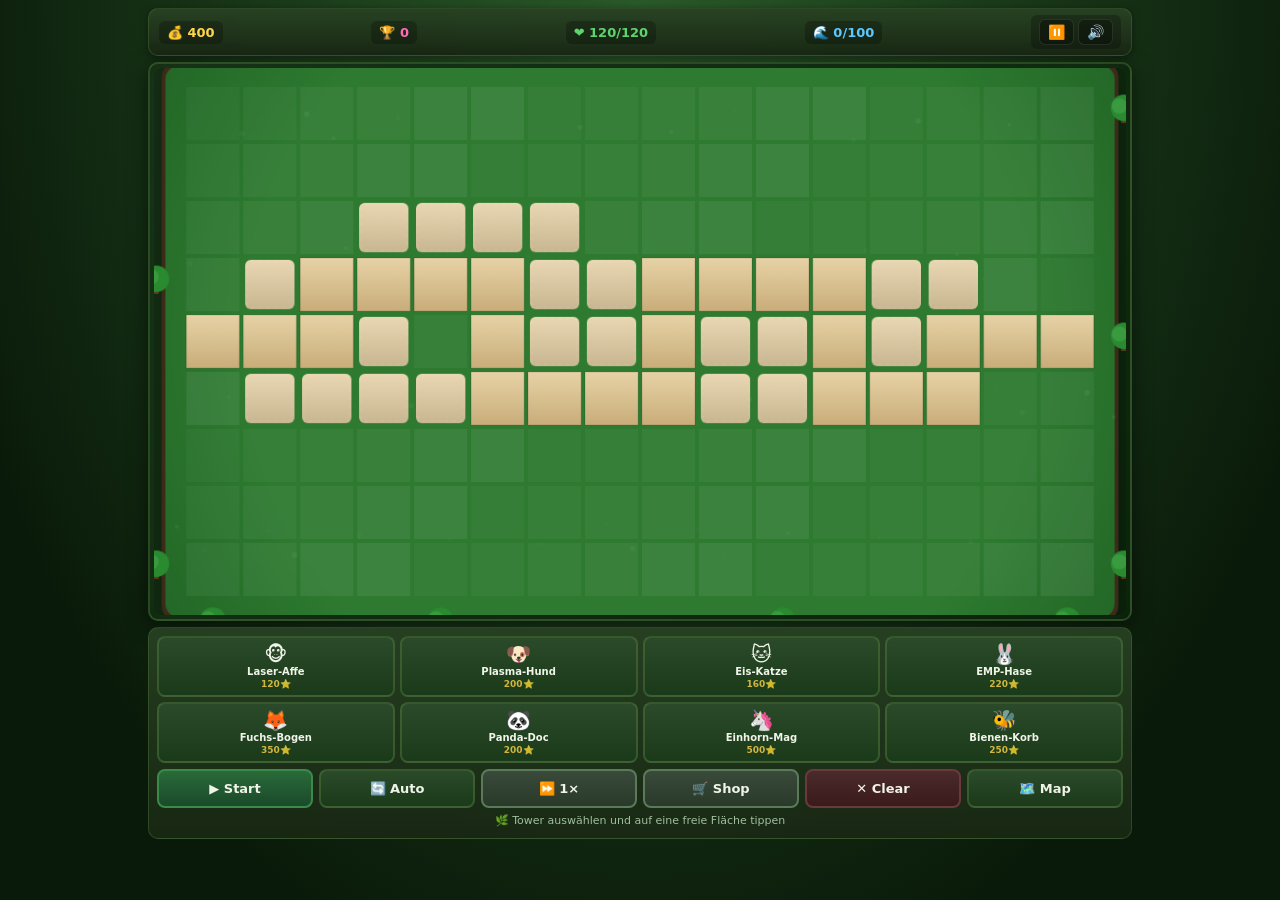
==== web/index.html @ bafca536 "Balance: schwerer + 100 Wellen angepasst" ====
﻿<!doctype html>
<html lang="de">
<head>
  <meta charset="utf-8" />
  <meta name="viewport" content="width=device-width, initial-scale=1, maximum-scale=1, user-scalable=no, viewport-fit=cover" />
  <title>Galactic Bloons – Tower Defense</title>
  <link rel="stylesheet" href="./style.css" />
</head>
<body>
  <div id="app">
    <header class="hud">
      <div id="credits">💰 400</div>
      <div id="score">🏆 0</div>
      <div id="core">❤️ 120/120</div>
      <div id="wave">🌊 0/100</div>
      <div class="hud-actions">
        <button id="pauseBtn">⏸️</button>
        <button id="soundBtn">🔊</button>
      </div>
    </header>

    <main>
      <canvas id="game" width="1024" height="576"></canvas>
    </main>

    <section class="controls">
      <div class="tower-row" id="towerButtons"></div>
      <div class="actions">
        <button id="startWave">▶ Start</button>
        <button id="autoWaveBtn">🔄 Auto</button>
        <button id="speedBtn">⏩ 1×</button>
        <button id="shopBtn">🛒 Shop</button>
        <button id="clearSelection">✕ Clear</button>
        <button id="mapBtn">🗺️ Map</button>
      </div>
      <div id="abilities" class="abilities hidden">
        <button id="abilSlow">🐌 Slow (20💰)</button>
        <button id="abilCredits">💰 Bonus (50💰)</button>
        <button id="abilBoost">⚡ Boost (30💰)</button>
      </div>
      <p id="hint">🌿 Tower auswählen und auf eine freie Fläche tippen</p>
    </section>

    <!-- Upgrade Popup -->
    <div id="upgradePopup" class="popup hidden">
      <div class="popup-content">
        <h3 id="upgradeTitle">🔫 Laser ★1</h3>
        <p id="upgradeStats">Schaden: 12 → 14</p>
        <p id="upgradeStats2">Reichweite: 2.8 → 3.0</p>
        <div class="target-mode">
          <label>Ziel-Modus:</label>
          <select id="targetSelect">
            <option value="first">🥇 Erster</option>
            <option value="last">🥉 Letzter</option>
            <option value="strong">💪 Stärkster</option>
            <option value="near">📍 Nächster</option>
          </select>
        </div>
        <button id="upgradeBtn">⬆ Upgraden (100⭐)</button>
        <button id="sellBtn">💰 Verkaufen (+50)</button>
        <button id="closePopupBtn">✕ Schließen</button>
      </div>
    </div>

    <!-- Shop Popup -->
    <div id="shopPopup" class="popup hidden">
      <div class="popup-content">
        <h3>🛒 Shop</h3>
        <div id="shopItems"></div>
        <button id="closeShopBtn">✕ Schließen</button>
      </div>
    </div>

    <!-- Map Selection -->
    <div id="mapPopup" class="popup hidden">
      <div class="popup-content">
        <h3>🗺️ Karte wählen</h3>
        <div id="mapList"></div>
        <button id="closeMapBtn">✕ Schließen</button>
      </div>
    </div>
  </div>

  <div id="statsOverlay" class="popup hidden">
    <div class="popup-content">
      <h3>📊 Statistik</h3>
      <div id="statsContent"></div>
      <button id="closeStatsBtn">✕ Schließen</button>
    </div>
  </div>

  <meta http-equiv="pragma" content="no-cache" />
  <script src="./game.js"></script>
</body>
</html>
---- web/style.css ----
﻿:root {
  --bg: #1a3a1a;
  --panel: rgba(30, 50, 30, 0.92);
  --text: #f0f4e8;
  --accent: #5bc8ff;
  --gold: #ffd54a;
  --pink: #ff6bb5;
  --ok: #5fd46d;
  --warn: #ffd166;
  --danger: #ff5b6e;
  --panel-border: rgba(80, 120, 60, 0.4);
}

* { box-sizing: border-box; font-family: 'Segoe UI', system-ui, -apple-system, sans-serif; }
body {
  margin: 0;
  background: radial-gradient(ellipse at 50% 0%, #2a5a2a 0%, #0a1a0a 80%);
  color: var(--text);
  min-height: 100vh;
  -webkit-user-select: none;
  user-select: none;
  -webkit-tap-highlight-color: transparent;
}
#app {
  max-width: 1000px;
  margin: 0 auto;
  padding: 8px;
}

/* ── HUD – BTD5-style top bar ── */
.hud {
  display: flex;
  justify-content: space-between;
  align-items: center;
  gap: 4px;
  background: linear-gradient(180deg, rgba(40, 65, 35, 0.95), rgba(25, 40, 20, 0.95));
  border: 1px solid var(--panel-border);
  padding: 6px 10px;
  border-radius: 10px;
  margin-bottom: 6px;
  box-shadow: 0 2px 8px rgba(0,0,0,0.4);
}
.hud > div {
  display: flex;
  align-items: center;
  gap: 4px;
  font-weight: 700;
  font-size: 13px;
  padding: 4px 8px;
  border-radius: 6px;
  background: rgba(0,0,0,0.25);
  white-space: nowrap;
}
.hud #credits { color: var(--gold); }
.hud #score { color: var(--pink); }
.hud #core { color: var(--ok); }
.hud #wave { color: var(--accent); }
.hud-actions { display: flex; gap: 4px; }
.hud-actions button {
  background: rgba(0,0,0,0.3); border: 1px solid rgba(255,255,255,0.1);
  color: var(--text); border-radius: 6px; padding: 4px 8px; cursor: pointer; font-size: 14px;
}
.hud-actions button.muted { opacity: 0.5; }

/* ── Game canvas ── */
main {
  background: linear-gradient(135deg, #1a3a1a, #0d2a0d);
  border-radius: 10px;
  padding: 4px;
  border: 2px solid var(--panel-border);
  box-shadow: inset 0 0 20px rgba(0,0,0,0.3), 0 4px 20px rgba(0,0,0,0.5);
}
canvas {
  width: 100%;
  height: auto;
  border-radius: 8px;
  touch-action: manipulation;
  display: block;
  cursor: pointer;
}

/* ── Controls panel – BTD5-style ── */
.controls {
  background: linear-gradient(180deg, rgba(40, 65, 35, 0.92), rgba(25, 40, 20, 0.92));
  margin-top: 6px;
  border-radius: 10px;
  padding: 8px;
  border: 1px solid var(--panel-border);
}

.tower-row {
  display: grid;
  grid-template-columns: repeat(4, 1fr);
  gap: 5px;
  margin-bottom: 6px;
}

/* BTD5-inspired tower buttons */
.tower-row button {
  display: flex;
  flex-direction: column;
  align-items: center;
  gap: 2px;
  border: 2px solid rgba(80, 120, 60, 0.5);
  background: linear-gradient(180deg, #2a4a2a, #1a3a1a);
  color: var(--text);
  border-radius: 8px;
  padding: 6px 4px;
  font-size: 11px;
  font-weight: 600;
  cursor: pointer;
  transition: all 0.12s;
  min-height: 52px;
}
.tower-row button:hover {
  background: linear-gradient(180deg, #3a5a3a, #2a4a2a);
  border-color: rgba(90, 200, 255, 0.4);
}
.tower-row button.selected {
  border-color: var(--accent);
  background: linear-gradient(180deg, #2a5a3a, #1a4a2a);
  box-shadow: 0 0 0 2px rgba(90, 200, 255, 0.2), inset 0 0 10px rgba(90, 200, 255, 0.08);
}
.tower-row button:disabled { opacity: 0.35; cursor: default; }
.tower-row button .tower-icon { font-size: 20px; line-height: 1; }
.tower-row button .tower-label { font-size: 10px; }
.tower-row button .tower-cost { font-size: 9px; color: var(--gold); opacity: 0.8; }

.actions {
  display: flex;
  gap: 6px;
  margin-bottom: 6px;
}
.actions button {
  flex: 1;
  padding: 10px 8px;
  border-radius: 8px;
  font-size: 13px;
  font-weight: 700;
  border: 2px solid rgba(80, 120, 60, 0.5);
  background: linear-gradient(180deg, #2a4a2a, #1a3a1a);
  color: var(--text);
  cursor: pointer;
  transition: all 0.12s;
}
#startWave {
  background: linear-gradient(180deg, #2a6a3a, #1a4a2a);
  border-color: #3a8a4a;
}
#startWave:hover {
  background: linear-gradient(180deg, #3a7a4a, #2a5a3a);
}
#clearSelection {
  background: linear-gradient(180deg, #4a2a2a, #3a1a1a);
  border-color: #6a3a3a;
}

#hint {
  margin: 4px 0 0;
  color: #a0c0a0;
  font-size: 11px;
  text-align: center;
  min-height: 16px;
}

/* ── Speed Button ── */
#speedBtn { background: linear-gradient(180deg, #3a4a3a, #2a3a2a); border-color: #5a7a5a; min-width: 48px; }
#speedBtn.active { background: linear-gradient(180deg, #5a3a2a, #4a2a1a); border-color: #ff8a4a; box-shadow: 0 0 8px rgba(255,138,74,0.3); }
#shopBtn { background: linear-gradient(180deg, #3a4a3a, #2a3a2a); border-color: #5a7a5a; }

/* ── Popups (Upgrade / Shop) ── */
.popup {
  position: fixed; top: 0; left: 0; width: 100%; height: 100%;
  display: flex; align-items: center; justify-content: center;
  background: rgba(0,0,0,0.55); z-index: 100;
  backdrop-filter: blur(3px);
}
.popup.hidden { display: none; }
.popup-content {
  background: linear-gradient(180deg, #2a4a2a, #1a3a1a);
  border: 2px solid #4a7a4a;
  border-radius: 14px; padding: 20px; min-width: 280px; max-width: 360px;
  box-shadow: 0 8px 32px rgba(0,0,0,0.5);
}
.popup-content h3 { margin: 0 0 12px; color: var(--gold); font-size: 16px; text-align: center; }
.popup-content p { margin: 4px 0; font-size: 13px; color: #c0d8c0; }
.popup-content button {
  display: block; width: 100%; margin-top: 8px;
  padding: 10px; border-radius: 8px; font-size: 13px; font-weight: 700;
  border: 2px solid rgba(80, 120, 60, 0.5);
  background: linear-gradient(180deg, #3a5a3a, #2a4a2a);
  color: var(--text); cursor: pointer;
}
.popup-content #upgradeBtn { background: linear-gradient(180deg, #3a6a3a, #2a5a2a); border-color: #5a9a5a; }
.popup-content #sellBtn { background: linear-gradient(180deg, #5a3a2a, #4a2a1a); border-color: #7a5a3a; }
.popup-content #closePopupBtn, .popup-content #closeShopBtn, .popup-content #closeMapBtn { background: linear-gradient(180deg, #3a2a2a, #2a1a1a); border-color: #5a3a3a; }
.shop-item {
  display: flex; justify-content: space-between; align-items: center;
  padding: 8px; margin: 4px 0; border-radius: 8px;
  background: rgba(0,0,0,0.2); border: 1px solid rgba(80,120,60,0.3);
}
.shop-item-info { flex: 1; }
.shop-item-info .name { font-weight: 700; font-size: 13px; }
.shop-item-info .desc { font-size: 11px; color: #90b090; }
.shop-item-info .lvl { font-size: 10px; color: var(--gold); }
.shop-item button { width: auto; padding: 6px 12px; margin: 0; font-size: 12px; }

/* ── Abilities Bar ── */
.abilities { display: flex; gap: 5px; margin-bottom: 4px; }
.abilities.hidden { display: none; }
.abilities button {
  flex: 1; font-size: 11px; padding: 6px 4px; font-weight: 600;
  background: linear-gradient(180deg, #3a3a4a, #2a2a3a);
  border: 1px solid rgba(80,80,120,0.4);
}
.abilities button:disabled { opacity: 0.3; }

/* ── Target Mode Select ── */
.target-mode { display: flex; align-items: center; gap: 8px; margin: 8px 0; }
.target-mode label { font-size: 12px; color: #a0c0a0; white-space: nowrap; }
.target-mode select {
  flex: 1; padding: 6px; border-radius: 6px;
  background: #1a2a1a; color: var(--text); border: 1px solid #3a5a3a;
  font-size: 12px; cursor: pointer;
}

/* ── Map Selection ── */
.map-option {
  display: flex; align-items: center; gap: 12px; padding: 10px; margin: 4px 0;
  border-radius: 8px; background: rgba(0,0,0,0.2); border: 1px solid rgba(80,120,60,0.3);
  cursor: pointer; transition: all 0.12s;
}
.map-option:hover { background: rgba(0,0,0,0.4); border-color: var(--accent); }
.map-option .map-icon { font-size: 28px; }
.map-option .map-name { font-weight: 700; font-size: 14px; }
.map-option .map-desc { font-size: 11px; color: #90b090; }

/* ── Score popup ── */
.score-popup {
  position: fixed; pointer-events: none; font-weight: 700; font-size: 18px;
  color: var(--gold); text-shadow: 0 2px 4px rgba(0,0,0,0.5);
  z-index: 50; animation: floatUp 1.2s ease-out forwards;
}
@keyframes floatUp {
  0% { opacity: 1; transform: translateY(0) scale(1); }
  100% { opacity: 0; transform: translateY(-40px) scale(1.2); }
}

/* ── Mobile Responsive ── */
@media (max-width: 600px) {
  #app { padding: 4px; }
  .hud { padding: 4px 6px; gap: 3px; }
  .hud > div { font-size: 10px; padding: 2px 4px; }
  .tower-row { grid-template-columns: repeat(4, 1fr); gap: 3px; }
  .tower-row button { min-height: 44px; padding: 4px 2px; }
  .tower-row button .tower-icon { font-size: 16px; }
  .tower-row button .tower-label { font-size: 9px; }
  .tower-row button .tower-cost { font-size: 8px; }
  .controls { padding: 5px; }
  .actions { flex-wrap: wrap; }
  .actions button { padding: 8px 4px; font-size: 11px; min-width: 0; flex: 1; }
  .popup-content { min-width: 240px; margin: 10px; }
  #score { display: none; }
}

@media (max-width: 400px) {
  .hud > div { font-size: 9px; padding: 2px 3px; }
  .tower-row button .tower-icon { font-size: 14px; }
  .tower-row button .tower-label { display: none; }
  .tower-row button .tower-cost { font-size: 7px; }
  .actions button { font-size: 10px; padding: 6px 2px; }
}
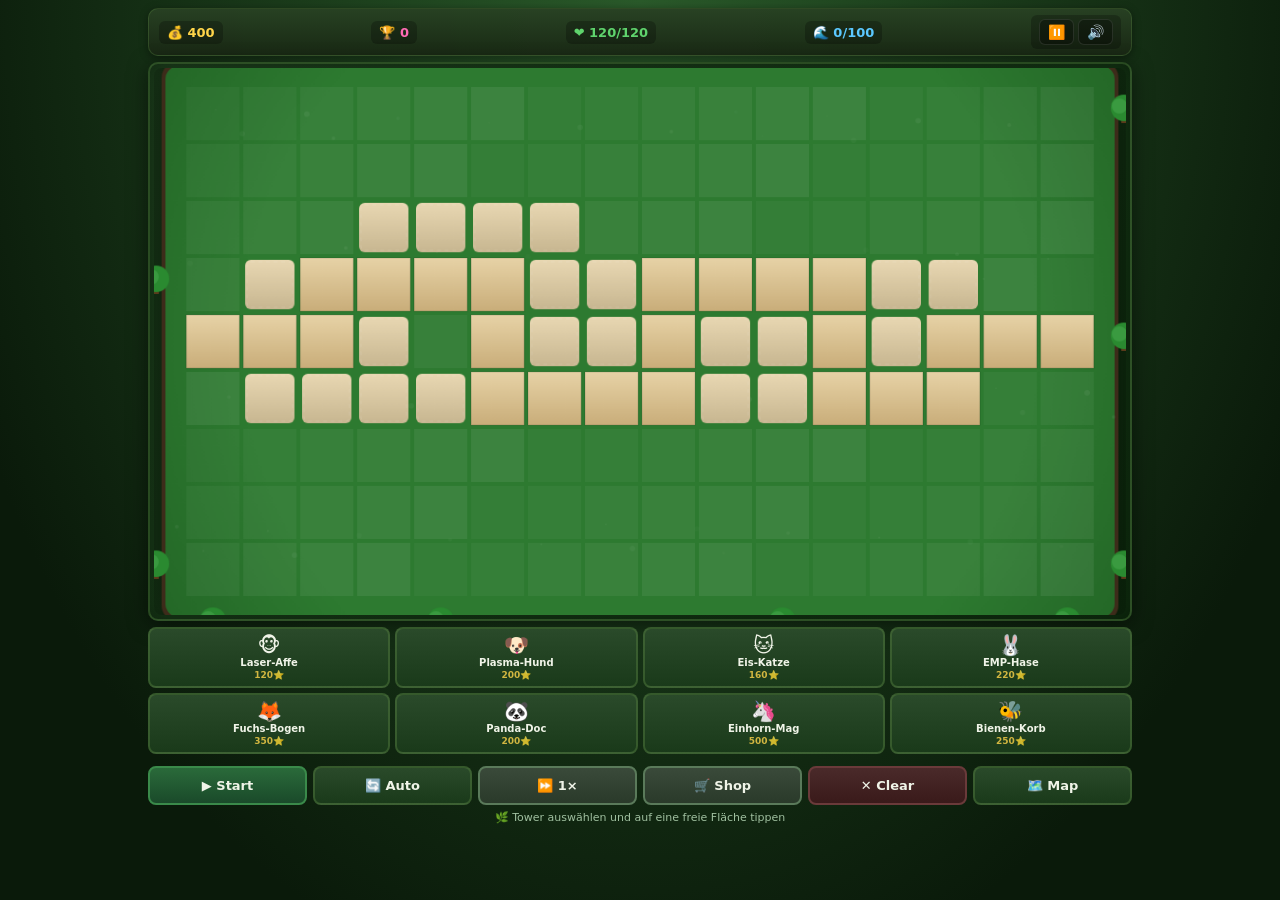
==== commit 6031082e: "HTML+CSS: Game-Area Flexbox für PC + Handy (media query only)" ====
--- a/web/index.html
+++ b/web/index.html
@@ -19,12 +19,16 @@
       </div>
     </header>
 
-    <main>
-      <canvas id="game" width="1024" height="576"></canvas>
-    </main>
+    <div class="game-area">
+      <main>
+        <canvas id="game" width="1024" height="576"></canvas>
+      </main>
+      <div class="tower-panel">
+        <div class="tower-row" id="towerButtons"></div>
+      </div>
+    </div>
 
-    <section class="controls">
-      <div class="tower-row" id="towerButtons"></div>
+    <div class="bottom-bar">
       <div class="actions">
         <button id="startWave">▶ Start</button>
         <button id="autoWaveBtn">🔄 Auto</button>
@@ -39,7 +43,7 @@
         <button id="abilBoost">⚡ Boost (30💰)</button>
       </div>
       <p id="hint">🌿 Tower auswählen und auf eine freie Fläche tippen</p>
-    </section>
+    </div>
 
     <!-- Upgrade Popup -->
     <div id="upgradePopup" class="popup hidden">
--- a/web/style.css
+++ b/web/style.css
@@ -77,6 +77,19 @@
   touch-action: manipulation;
   display: block;
   cursor: pointer;
+}
+
+/* Game-Area: Desktop = vertikal, Mobile (media query) = horizontal */
+.game-area {
+  display: flex;
+  flex-direction: column;
+  gap: 6px;
+}
+.tower-panel {
+  display: contents; /* on desktop, towers render in normal flow */
+}
+.bottom-bar {
+  margin-top: 6px;
 }
 
 /* ── Controls panel – BTD5-style ── */
@@ -246,27 +259,84 @@
   100% { opacity: 0; transform: translateY(-40px) scale(1.2); }
 }
 
-/* ── Mobile Responsive ── */
-@media (max-width: 600px) {
-  #app { padding: 4px; }
-  .hud { padding: 4px 6px; gap: 3px; }
+/* ── Mobile: BTD6 Side-by-Side ── */
+@media (max-width: 900px) {
+  .game-area {
+    display: flex !important;
+    flex-direction: row !important;
+    align-items: stretch;
+    gap: 4px;
+  }
+  main {
+    flex: 1;
+    min-width: 0;
+    padding: 2px;
+    margin: 0;
+    display: flex;
+    align-items: center;
+  }
+  canvas {
+    width: 100% !important;
+    height: auto !important;
+  }
+  /* Tower-Panel rechts */
+  .tower-panel {
+    width: 72px;
+    min-width: 56px;
+    display: flex;
+    flex-direction: column;
+    background: rgba(0,0,0,0.3);
+    border-radius: 8px;
+    padding: 3px;
+    overflow-y: auto;
+  }
+  .tower-row {
+    display: flex;
+    flex-direction: column;
+    gap: 3px;
+    grid-template-columns: none !important;
+  }
+  .tower-row button {
+    display: flex;
+    flex-direction: column;
+    align-items: center;
+    min-height: 48px;
+    padding: 2px;
+    font-size: 7px;
+    border-radius: 5px;
+  }
+  .tower-row button .tower-icon { font-size: 16px; }
+  .tower-row button .tower-label { font-size: 8px; }
+  .tower-row button .tower-cost { font-size: 7px; }
+
+  /* HUD kompakter */
+  .hud { padding: 3px 6px; gap: 3px; margin-bottom: 4px; }
   .hud > div { font-size: 10px; padding: 2px 4px; }
-  .tower-row { grid-template-columns: repeat(4, 1fr); gap: 3px; }
-  .tower-row button { min-height: 44px; padding: 4px 2px; }
-  .tower-row button .tower-icon { font-size: 16px; }
-  .tower-row button .tower-label { font-size: 9px; }
-  .tower-row button .tower-cost { font-size: 8px; }
-  .controls { padding: 5px; }
-  .actions { flex-wrap: wrap; }
-  .actions button { padding: 8px 4px; font-size: 11px; min-width: 0; flex: 1; }
-  .popup-content { min-width: 240px; margin: 10px; }
+  .hud-actions button { font-size: 12px; padding: 2px 4px; }
   #score { display: none; }
-}
-
-@media (max-width: 400px) {
-  .hud > div { font-size: 9px; padding: 2px 3px; }
-  .tower-row button .tower-icon { font-size: 14px; }
+
+  /* Actions + Bottom Bar */
+  .bottom-bar { margin-top: 4px; }
+  .controls { all: unset; } /* reset old controls */
+  .actions { display: flex; gap: 3px; flex-wrap: wrap; }
+  .actions button { font-size: 10px; padding: 5px 4px; flex: 1; min-width: 0; }
+  .abilities button { font-size: 9px; padding: 3px; }
+  #hint { font-size: 9px; }
+
+  /* Popups kleiner */
+  .popup-content { min-width: 180px; padding: 10px; margin: 5px; }
+  .popup-content h3 { font-size: 12px; }
+  .popup-content button { padding: 5px; font-size: 10px; }
+  .shop-item { padding: 4px; }
+  .shop-item .name { font-size: 10px; }
+  .shop-item button { padding: 4px 6px; font-size: 10px; }
+}
+
+@media (max-width: 450px) {
+  .tower-panel { width: 56px; min-width: 44px; padding: 2px; }
+  .tower-row button { min-height: 38px; }
+  .tower-row button .tower-icon { font-size: 13px; }
   .tower-row button .tower-label { display: none; }
-  .tower-row button .tower-cost { font-size: 7px; }
-  .actions button { font-size: 10px; padding: 6px 2px; }
-}
+  .hud > div { font-size: 8px; padding: 1px 3px; }
+  .actions button { font-size: 8px; padding: 3px 2px; }
+}
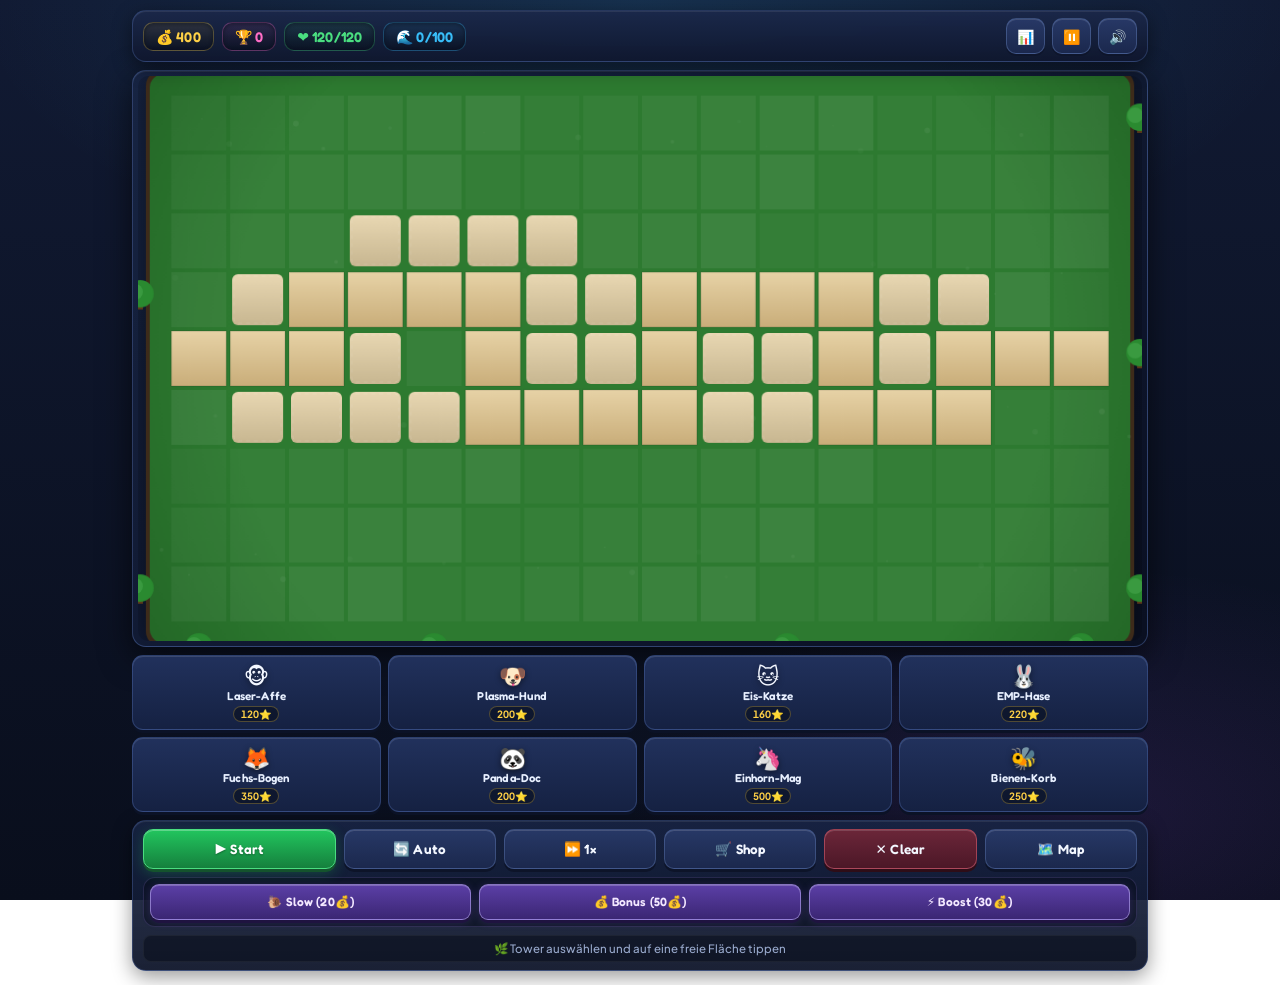
==== commit b22e5d00: "Update web layout, styles, and gameplay" ====
--- a/web/index.html
+++ b/web/index.html
@@ -4,6 +4,9 @@
   <meta charset="utf-8" />
   <meta name="viewport" content="width=device-width, initial-scale=1, maximum-scale=1, user-scalable=no, viewport-fit=cover" />
   <title>Galactic Bloons – Tower Defense</title>
+  <link rel="preconnect" href="https://fonts.googleapis.com" />
+  <link rel="preconnect" href="https://fonts.gstatic.com" crossorigin />
+  <link href="https://fonts.googleapis.com/css2?family=Fredoka:wght@500;600;700&family=Plus+Jakarta+Sans:wght@500;600;700;800&display=swap" rel="stylesheet" />
   <link rel="stylesheet" href="./style.css" />
 </head>
 <body>
@@ -14,6 +17,7 @@
       <div id="core">❤️ 120/120</div>
       <div id="wave">🌊 0/100</div>
       <div class="hud-actions">
+        <button id="statsBtn">📊</button>
         <button id="pauseBtn">⏸️</button>
         <button id="soundBtn">🔊</button>
       </div>
@@ -37,7 +41,7 @@
         <button id="clearSelection">✕ Clear</button>
         <button id="mapBtn">🗺️ Map</button>
       </div>
-      <div id="abilities" class="abilities hidden">
+      <div id="abilities" class="abilities">
         <button id="abilSlow">🐌 Slow (20💰)</button>
         <button id="abilCredits">💰 Bonus (50💰)</button>
         <button id="abilBoost">⚡ Boost (30💰)</button>
--- a/web/style.css
+++ b/web/style.css
@@ -1,79 +1,175 @@
 ﻿:root {
-  --bg: #1a3a1a;
-  --panel: rgba(30, 50, 30, 0.92);
-  --text: #f0f4e8;
-  --accent: #5bc8ff;
-  --gold: #ffd54a;
-  --pink: #ff6bb5;
-  --ok: #5fd46d;
-  --warn: #ffd166;
-  --danger: #ff5b6e;
-  --panel-border: rgba(80, 120, 60, 0.4);
-}
-
-* { box-sizing: border-box; font-family: 'Segoe UI', system-ui, -apple-system, sans-serif; }
+  --bg-deep: #090e1c;
+  --bg-mid: #111a33;
+  --panel: rgba(18, 27, 51, 0.9);
+  --panel-elevated: rgba(25, 38, 70, 0.94);
+  --panel-inset: rgba(8, 13, 26, 0.55);
+  --text: #f3f7ff;
+  --text-muted: #98a9cc;
+  --accent: #38bdf8;
+  --accent-glow: rgba(56, 189, 248, 0.35);
+  --gold: #ffd147;
+  --pink: #ff6ec7;
+  --ok: #4ade80;
+  --warn: #fbbf24;
+  --danger: #fb7185;
+  --panel-border: rgba(125, 165, 255, 0.22);
+  --panel-highlight: rgba(255, 255, 255, 0.08);
+  --font-display: 'Fredoka', 'Plus Jakarta Sans', system-ui, -apple-system, sans-serif;
+  --font-ui: 'Plus Jakarta Sans', 'Segoe UI', system-ui, -apple-system, sans-serif;
+}
+
+* {
+  box-sizing: border-box;
+  font-family: var(--font-ui);
+}
+
 body {
   margin: 0;
-  background: radial-gradient(ellipse at 50% 0%, #2a5a2a 0%, #0a1a0a 80%);
+  background:
+    radial-gradient(ellipse 80% 50% at 50% 0%, rgba(56, 189, 248, 0.14) 0%, transparent 65%),
+    radial-gradient(ellipse 60% 45% at 85% 90%, rgba(168, 85, 247, 0.12) 0%, transparent 60%),
+    linear-gradient(180deg, var(--bg-mid) 0%, var(--bg-deep) 100%);
+  background-attachment: fixed;
   color: var(--text);
   min-height: 100vh;
   -webkit-user-select: none;
   user-select: none;
   -webkit-tap-highlight-color: transparent;
 }
+
 #app {
-  max-width: 1000px;
+  max-width: 1040px;
   margin: 0 auto;
-  padding: 8px;
-}
-
-/* ── HUD – BTD5-style top bar ── */
+  padding: 10px 12px 14px;
+}
+
+/* ── HUD – Galactic Command Top Bar ── */
 .hud {
   display: flex;
   justify-content: space-between;
   align-items: center;
-  gap: 4px;
-  background: linear-gradient(180deg, rgba(40, 65, 35, 0.95), rgba(25, 40, 20, 0.95));
+  gap: 8px;
+  background: linear-gradient(180deg, rgba(27, 40, 74, 0.92), rgba(15, 23, 46, 0.94));
   border: 1px solid var(--panel-border);
+  box-shadow:
+    inset 0 1px 0 var(--panel-highlight),
+    0 6px 20px rgba(0, 0, 0, 0.45);
+  padding: 7px 10px;
+  border-radius: 14px;
+  margin-bottom: 8px;
+  backdrop-filter: blur(8px);
+}
+
+.hud > div:not(.hud-actions) {
+  display: flex;
+  align-items: center;
+  gap: 6px;
+  font-family: var(--font-display);
+  font-weight: 600;
+  font-size: 14px;
+  letter-spacing: 0.01em;
+  font-variant-numeric: tabular-nums;
+  padding: 5px 12px;
+  border-radius: 10px;
+  background: var(--panel-inset);
+  border: 1px solid rgba(255, 255, 255, 0.07);
+  box-shadow: inset 0 2px 4px rgba(0, 0, 0, 0.35);
+  white-space: nowrap;
+}
+
+.hud #credits {
+  color: var(--gold);
+  border-color: rgba(255, 209, 71, 0.25);
+  background: linear-gradient(180deg, rgba(255, 209, 71, 0.1), rgba(8, 13, 26, 0.6));
+}
+
+.hud #score {
+  color: var(--pink);
+  border-color: rgba(255, 110, 199, 0.25);
+  background: linear-gradient(180deg, rgba(255, 110, 199, 0.1), rgba(8, 13, 26, 0.6));
+}
+
+.hud #core {
+  color: var(--ok);
+  border-color: rgba(74, 222, 128, 0.25);
+  background: linear-gradient(180deg, rgba(74, 222, 128, 0.1), rgba(8, 13, 26, 0.6));
+}
+
+.hud #wave {
+  color: var(--accent);
+  border-color: rgba(56, 189, 248, 0.25);
+  background: linear-gradient(180deg, rgba(56, 189, 248, 0.1), rgba(8, 13, 26, 0.6));
+}
+
+.hud-actions {
+  display: flex;
+  align-items: center;
+  gap: 7px;
+  margin-left: auto;
+}
+
+.hud-actions button {
+  min-width: 36px;
+  min-height: 36px;
+  display: inline-flex;
+  align-items: center;
+  justify-content: center;
+  background: linear-gradient(180deg, #273866, #1b284d);
+  border: 1.5px solid rgba(148, 185, 255, 0.26);
+  box-shadow: 0 2px 0 #0e152b, inset 0 1px 0 rgba(255, 255, 255, 0.12);
+  color: var(--text);
+  border-radius: 10px;
   padding: 6px 10px;
-  border-radius: 10px;
-  margin-bottom: 6px;
-  box-shadow: 0 2px 8px rgba(0,0,0,0.4);
-}
-.hud > div {
-  display: flex;
-  align-items: center;
-  gap: 4px;
-  font-weight: 700;
-  font-size: 13px;
-  padding: 4px 8px;
-  border-radius: 6px;
-  background: rgba(0,0,0,0.25);
-  white-space: nowrap;
-}
-.hud #credits { color: var(--gold); }
-.hud #score { color: var(--pink); }
-.hud #core { color: var(--ok); }
-.hud #wave { color: var(--accent); }
-.hud-actions { display: flex; gap: 4px; }
-.hud-actions button {
-  background: rgba(0,0,0,0.3); border: 1px solid rgba(255,255,255,0.1);
-  color: var(--text); border-radius: 6px; padding: 4px 8px; cursor: pointer; font-size: 14px;
-}
-.hud-actions button.muted { opacity: 0.5; }
-
-/* ── Game canvas ── */
+  cursor: pointer;
+  font-size: 14px;
+  line-height: 1;
+  transition: transform 0.1s ease, filter 0.12s ease, border-color 0.12s ease, box-shadow 0.12s ease;
+}
+
+.hud-actions button:hover {
+  filter: brightness(1.15);
+  border-color: var(--accent);
+}
+
+.hud-actions button:active {
+  transform: translateY(1px);
+  box-shadow: 0 1px 0 #0e152b;
+}
+
+.hud-actions button.active,
+#pauseBtn.active {
+  background: linear-gradient(180deg, #f59e0b, #d97706);
+  border-color: #fde68a;
+  color: #fff;
+  box-shadow:
+    0 2px 0 #78350f,
+    0 0 0 2px rgba(251, 191, 36, 0.25),
+    0 0 14px rgba(245, 158, 11, 0.45),
+    inset 0 1px 0 rgba(255, 255, 255, 0.3);
+}
+
+.hud-actions button.muted {
+  opacity: 0.42;
+  filter: grayscale(0.75);
+  box-shadow: 0 1px 0 #0e152b;
+}
+
+/* ── Game Canvas Frame ── */
 main {
-  background: linear-gradient(135deg, #1a3a1a, #0d2a0d);
-  border-radius: 10px;
-  padding: 4px;
-  border: 2px solid var(--panel-border);
-  box-shadow: inset 0 0 20px rgba(0,0,0,0.3), 0 4px 20px rgba(0,0,0,0.5);
-}
+  background: linear-gradient(145deg, rgba(24, 37, 68, 0.95), rgba(10, 16, 34, 0.98));
+  border-radius: 14px;
+  padding: 5px;
+  border: 1.5px solid rgba(125, 165, 255, 0.28);
+  box-shadow:
+    inset 0 1px 0 var(--panel-highlight),
+    0 10px 32px rgba(0, 0, 0, 0.6);
+}
+
 canvas {
   width: 100%;
   height: auto;
-  border-radius: 8px;
+  border-radius: 10px;
   touch-action: manipulation;
   display: block;
   cursor: pointer;
@@ -83,260 +179,779 @@
 .game-area {
   display: flex;
   flex-direction: column;
-  gap: 6px;
-}
+  gap: 8px;
+}
+
 .tower-panel {
-  display: contents; /* on desktop, towers render in normal flow */
-}
+  display: contents;
+}
+
 .bottom-bar {
-  margin-top: 6px;
-}
-
-/* ── Controls panel – BTD5-style ── */
-.controls {
-  background: linear-gradient(180deg, rgba(40, 65, 35, 0.92), rgba(25, 40, 20, 0.92));
-  margin-top: 6px;
-  border-radius: 10px;
-  padding: 8px;
+  margin-top: 8px;
+  background: linear-gradient(180deg, rgba(24, 36, 68, 0.9), rgba(14, 21, 42, 0.95));
   border: 1px solid var(--panel-border);
-}
-
+  border-radius: 14px;
+  padding: 8px 10px;
+  box-shadow:
+    inset 0 1px 0 var(--panel-highlight),
+    0 6px 20px rgba(0, 0, 0, 0.4);
+}
+
+/* ── Tower Selection Cards ── */
 .tower-row {
   display: grid;
   grid-template-columns: repeat(4, 1fr);
-  gap: 5px;
-  margin-bottom: 6px;
-}
-
-/* BTD5-inspired tower buttons */
+  gap: 7px;
+}
+
 .tower-row button {
+  position: relative;
   display: flex;
   flex-direction: column;
   align-items: center;
-  gap: 2px;
-  border: 2px solid rgba(80, 120, 60, 0.5);
-  background: linear-gradient(180deg, #2a4a2a, #1a3a1a);
+  justify-content: center;
+  gap: 3px;
+  border: 1.5px solid rgba(125, 165, 255, 0.22);
+  background: linear-gradient(180deg, #21315c 0%, #152142 100%);
   color: var(--text);
-  border-radius: 8px;
-  padding: 6px 4px;
+  border-radius: 11px;
+  padding: 8px 6px 7px;
   font-size: 11px;
-  font-weight: 600;
+  font-weight: 700;
   cursor: pointer;
-  transition: all 0.12s;
-  min-height: 52px;
-}
-.tower-row button:hover {
-  background: linear-gradient(180deg, #3a5a3a, #2a4a2a);
-  border-color: rgba(90, 200, 255, 0.4);
-}
+  transition: transform 0.1s ease, border-color 0.14s ease, box-shadow 0.14s ease, background 0.14s ease;
+  min-height: 62px;
+  box-shadow:
+    0 3px 0 #0b1226,
+    inset 0 1px 0 rgba(255, 255, 255, 0.12);
+}
+
+.tower-row button:hover:not(:disabled) {
+  transform: translateY(-1px);
+  background: linear-gradient(180deg, #2a3e73 0%, #1b2a54 100%);
+  border-color: rgba(56, 189, 248, 0.6);
+  box-shadow:
+    0 4px 0 #0b1226,
+    0 6px 14px rgba(56, 189, 248, 0.15),
+    inset 0 1px 0 rgba(255, 255, 255, 0.18);
+}
+
+.tower-row button:active:not(:disabled) {
+  transform: translateY(2px);
+  box-shadow: 0 1px 0 #0b1226;
+}
+
 .tower-row button.selected {
   border-color: var(--accent);
-  background: linear-gradient(180deg, #2a5a3a, #1a4a2a);
-  box-shadow: 0 0 0 2px rgba(90, 200, 255, 0.2), inset 0 0 10px rgba(90, 200, 255, 0.08);
-}
-.tower-row button:disabled { opacity: 0.35; cursor: default; }
-.tower-row button .tower-icon { font-size: 20px; line-height: 1; }
-.tower-row button .tower-label { font-size: 10px; }
-.tower-row button .tower-cost { font-size: 9px; color: var(--gold); opacity: 0.8; }
-
+  background: linear-gradient(180deg, #1d4b7a 0%, #123154 100%);
+  box-shadow:
+    0 3px 0 #092038,
+    0 0 0 2px rgba(56, 189, 248, 0.28),
+    0 0 16px rgba(56, 189, 248, 0.35),
+    inset 0 1px 0 rgba(255, 255, 255, 0.25);
+}
+
+.tower-row button:disabled {
+  opacity: 0.38;
+  filter: grayscale(0.55);
+  cursor: default;
+  box-shadow: 0 2px 0 #0b1226;
+}
+
+.tower-row button .tower-icon {
+  font-size: 22px;
+  line-height: 1;
+  filter: drop-shadow(0 2px 3px rgba(0, 0, 0, 0.45));
+}
+
+.tower-row button .tower-label {
+  font-family: var(--font-display);
+  font-size: 11.5px;
+  font-weight: 600;
+  letter-spacing: 0.01em;
+  color: #e8f0ff;
+}
+
+.tower-row button .tower-cost {
+  font-size: 10px;
+  font-weight: 700;
+  font-variant-numeric: tabular-nums;
+  color: var(--gold);
+  background: rgba(8, 13, 26, 0.55);
+  border: 1px solid rgba(255, 209, 71, 0.28);
+  padding: 1px 7px;
+  border-radius: 999px;
+}
+
+/* ── Action Buttons Bar ── */
 .actions {
   display: flex;
-  gap: 6px;
-  margin-bottom: 6px;
-}
+  gap: 8px;
+  margin-bottom: 8px;
+}
+
 .actions button {
   flex: 1;
-  padding: 10px 8px;
-  border-radius: 8px;
-  font-size: 13px;
-  font-weight: 700;
-  border: 2px solid rgba(80, 120, 60, 0.5);
-  background: linear-gradient(180deg, #2a4a2a, #1a3a1a);
+  min-height: 40px;
+  padding: 9px 8px;
+  border-radius: 10px;
+  font-family: var(--font-display);
+  font-size: 13.5px;
+  font-weight: 600;
+  letter-spacing: 0.02em;
+  border: 1.5px solid rgba(148, 185, 255, 0.24);
+  background: linear-gradient(180deg, #273866, #1b284d);
   color: var(--text);
   cursor: pointer;
-  transition: all 0.12s;
-}
+  transition: transform 0.1s ease, filter 0.12s ease, box-shadow 0.12s ease, border-color 0.12s ease;
+  box-shadow:
+    0 3px 0 #0d1429,
+    inset 0 1px 0 rgba(255, 255, 255, 0.14);
+}
+
+.actions button:hover:not(:disabled) {
+  filter: brightness(1.12);
+  transform: translateY(-1px);
+}
+
+.actions button:active:not(:disabled) {
+  transform: translateY(2px);
+  box-shadow: 0 1px 0 #0d1429;
+}
+
 #startWave {
-  background: linear-gradient(180deg, #2a6a3a, #1a4a2a);
-  border-color: #3a8a4a;
-}
+  flex: 1.3;
+  background: linear-gradient(180deg, #22c55e, #15803d);
+  border-color: #4ade80;
+  color: #ffffff;
+  text-shadow: 0 1px 2px rgba(0, 0, 0, 0.35);
+  box-shadow:
+    0 3px 0 #14532d,
+    0 4px 14px rgba(34, 197, 94, 0.28),
+    inset 0 1px 0 rgba(255, 255, 255, 0.28);
+}
+
 #startWave:hover {
-  background: linear-gradient(180deg, #3a7a4a, #2a5a3a);
-}
+  background: linear-gradient(180deg, #2dd46b, #16a34a);
+}
+
+#autoWaveBtn.active {
+  background: linear-gradient(180deg, #0ea5e9, #0369a1);
+  border-color: #bae6fd;
+  color: #ffffff;
+  box-shadow:
+    0 3px 0 #075985,
+    0 0 0 2px rgba(56, 189, 248, 0.25),
+    0 0 14px rgba(56, 189, 248, 0.45),
+    inset 0 1px 0 rgba(255, 255, 255, 0.3);
+}
+
+#speedBtn {
+  min-width: 56px;
+}
+
+#speedBtn.active {
+  background: linear-gradient(180deg, #f97316, #c2410c);
+  border-color: #fed7aa;
+  color: #ffffff;
+  box-shadow:
+    0 3px 0 #7c2d12,
+    0 0 0 2px rgba(249, 115, 22, 0.25),
+    0 0 14px rgba(249, 115, 22, 0.45),
+    inset 0 1px 0 rgba(255, 255, 255, 0.3);
+}
+
 #clearSelection {
-  background: linear-gradient(180deg, #4a2a2a, #3a1a1a);
-  border-color: #6a3a3a;
-}
-
+  background: linear-gradient(180deg, #6b2639, #4c1727);
+  border-color: rgba(251, 113, 133, 0.45);
+  box-shadow:
+    0 3px 0 #2e0d17,
+    inset 0 1px 0 rgba(255, 255, 255, 0.14);
+}
+
+/* ── Abilities Bar ── */
+.abilities,
+#abilities {
+  display: flex;
+  gap: 8px;
+  margin-bottom: 8px;
+  padding: 6px;
+  border-radius: 12px;
+  background: var(--panel-inset);
+  border: 1px solid rgba(167, 139, 250, 0.18);
+}
+
+.abilities.hidden,
+#abilities.hidden {
+  display: none;
+}
+
+.abilities button,
+#abilities button {
+  flex: 1;
+  min-height: 36px;
+  font-family: var(--font-display);
+  font-size: 12px;
+  padding: 7px 8px;
+  font-weight: 600;
+  letter-spacing: 0.01em;
+  color: #f3e8ff;
+  border-radius: 9px;
+  background: linear-gradient(180deg, #5b3fa6, #3b2673);
+  border: 1.5px solid rgba(196, 181, 253, 0.55);
+  box-shadow:
+    0 3px 0 #1f1340,
+    0 2px 10px rgba(139, 92, 246, 0.22),
+    inset 0 1px 0 rgba(255, 255, 255, 0.22);
+  cursor: pointer;
+  transition: transform 0.1s ease, filter 0.14s ease, box-shadow 0.14s ease, border-color 0.14s ease;
+}
+
+.abilities button:hover:not(:disabled),
+#abilities button:hover:not(:disabled) {
+  transform: translateY(-1px);
+  filter: brightness(1.14);
+  border-color: #ddd6fe;
+  box-shadow:
+    0 4px 0 #1f1340,
+    0 0 14px rgba(167, 139, 250, 0.45),
+    inset 0 1px 0 rgba(255, 255, 255, 0.3);
+}
+
+.abilities button:active:not(:disabled),
+#abilities button:active:not(:disabled) {
+  transform: translateY(2px);
+  box-shadow: 0 1px 0 #1f1340;
+}
+
+.abilities button:disabled,
+#abilities button:disabled {
+  opacity: 0.42;
+  filter: grayscale(0.8);
+  background: linear-gradient(180deg, #1b2238, #121829);
+  border-color: rgba(148, 163, 184, 0.22);
+  border-style: dashed;
+  color: var(--text-muted);
+  box-shadow: none;
+  transform: none;
+  cursor: not-allowed;
+}
+
+/* ── Hint Telemetry Bar ── */
 #hint {
-  margin: 4px 0 0;
-  color: #a0c0a0;
-  font-size: 11px;
+  margin: 2px 0 0;
+  padding: 5px 10px;
+  border-radius: 8px;
+  background: var(--panel-inset);
+  border: 1px solid rgba(255, 255, 255, 0.05);
+  color: var(--text-muted);
+  font-size: 11.5px;
+  font-weight: 500;
   text-align: center;
-  min-height: 16px;
-}
-
-/* ── Speed Button ── */
-#speedBtn { background: linear-gradient(180deg, #3a4a3a, #2a3a2a); border-color: #5a7a5a; min-width: 48px; }
-#speedBtn.active { background: linear-gradient(180deg, #5a3a2a, #4a2a1a); border-color: #ff8a4a; box-shadow: 0 0 8px rgba(255,138,74,0.3); }
-#shopBtn { background: linear-gradient(180deg, #3a4a3a, #2a3a2a); border-color: #5a7a5a; }
-
-/* ── Popups (Upgrade / Shop) ── */
+  min-height: 24px;
+}
+
+/* ── Popups (Upgrade / Shop / Map / Stats) ── */
 .popup {
-  position: fixed; top: 0; left: 0; width: 100%; height: 100%;
-  display: flex; align-items: center; justify-content: center;
-  background: rgba(0,0,0,0.55); z-index: 100;
-  backdrop-filter: blur(3px);
-}
-.popup.hidden { display: none; }
+  position: fixed;
+  top: 0;
+  left: 0;
+  width: 100%;
+  height: 100%;
+  display: flex;
+  align-items: center;
+  justify-content: center;
+  padding: 16px;
+  background: rgba(5, 9, 20, 0.72);
+  z-index: 100;
+  backdrop-filter: blur(6px);
+}
+
+.popup.hidden {
+  display: none;
+}
+
 .popup-content {
-  background: linear-gradient(180deg, #2a4a2a, #1a3a1a);
-  border: 2px solid #4a7a4a;
-  border-radius: 14px; padding: 20px; min-width: 280px; max-width: 360px;
-  box-shadow: 0 8px 32px rgba(0,0,0,0.5);
-}
-.popup-content h3 { margin: 0 0 12px; color: var(--gold); font-size: 16px; text-align: center; }
-.popup-content p { margin: 4px 0; font-size: 13px; color: #c0d8c0; }
+  background: linear-gradient(180deg, #1d2b52 0%, #111a36 100%);
+  border: 1.5px solid rgba(125, 165, 255, 0.35);
+  border-radius: 18px;
+  padding: 20px 20px 18px;
+  min-width: 300px;
+  max-width: 390px;
+  width: 100%;
+  box-shadow:
+    inset 0 1px 0 rgba(255, 255, 255, 0.14),
+    0 20px 50px rgba(0, 0, 0, 0.65),
+    0 0 30px rgba(56, 189, 248, 0.12);
+  animation: popIn 0.16s cubic-bezier(0.2, 0.9, 0.3, 1.1) forwards;
+}
+
+@keyframes popIn {
+  from {
+    opacity: 0;
+    transform: scale(0.93) translateY(8px);
+  }
+  to {
+    opacity: 1;
+    transform: scale(1) translateY(0);
+  }
+}
+
+.popup-content h3 {
+  margin: 0 0 14px;
+  padding-bottom: 10px;
+  border-bottom: 1px solid rgba(125, 165, 255, 0.18);
+  color: var(--gold);
+  font-family: var(--font-display);
+  font-size: 19px;
+  font-weight: 700;
+  letter-spacing: 0.01em;
+  text-align: center;
+  text-shadow: 0 2px 8px rgba(255, 209, 71, 0.25);
+}
+
+.popup-content p {
+  margin: 6px 0;
+  padding: 8px 12px;
+  border-radius: 10px;
+  background: var(--panel-inset);
+  border: 1px solid rgba(255, 255, 255, 0.06);
+  font-size: 13px;
+  font-weight: 600;
+  color: #dce7ff;
+  display: flex;
+  justify-content: space-between;
+  align-items: center;
+}
+
 .popup-content button {
-  display: block; width: 100%; margin-top: 8px;
-  padding: 10px; border-radius: 8px; font-size: 13px; font-weight: 700;
-  border: 2px solid rgba(80, 120, 60, 0.5);
-  background: linear-gradient(180deg, #3a5a3a, #2a4a2a);
-  color: var(--text); cursor: pointer;
-}
-.popup-content #upgradeBtn { background: linear-gradient(180deg, #3a6a3a, #2a5a2a); border-color: #5a9a5a; }
-.popup-content #sellBtn { background: linear-gradient(180deg, #5a3a2a, #4a2a1a); border-color: #7a5a3a; }
-.popup-content #closePopupBtn, .popup-content #closeShopBtn, .popup-content #closeMapBtn { background: linear-gradient(180deg, #3a2a2a, #2a1a1a); border-color: #5a3a3a; }
+  display: block;
+  width: 100%;
+  margin-top: 9px;
+  padding: 11px 12px;
+  border-radius: 10px;
+  font-family: var(--font-display);
+  font-size: 14px;
+  font-weight: 600;
+  letter-spacing: 0.01em;
+  border: 1.5px solid rgba(148, 185, 255, 0.24);
+  background: linear-gradient(180deg, #273866, #1b284d);
+  color: var(--text);
+  cursor: pointer;
+  transition: transform 0.1s ease, filter 0.12s ease;
+  box-shadow: 0 3px 0 #0d1429, inset 0 1px 0 rgba(255, 255, 255, 0.14);
+}
+
+.popup-content button:hover:not(:disabled) {
+  filter: brightness(1.12);
+  transform: translateY(-1px);
+}
+
+.popup-content button:active:not(:disabled) {
+  transform: translateY(2px);
+  box-shadow: 0 1px 0 #0d1429;
+}
+
+.popup-content button:disabled {
+  opacity: 0.45;
+  cursor: default;
+}
+
+.popup-content #upgradeBtn {
+  margin-top: 12px;
+  background: linear-gradient(180deg, #22c55e, #15803d);
+  border-color: #4ade80;
+  box-shadow: 0 3px 0 #14532d, 0 4px 12px rgba(34, 197, 94, 0.25), inset 0 1px 0 rgba(255, 255, 255, 0.25);
+}
+
+.popup-content #sellBtn {
+  background: linear-gradient(180deg, #d97706, #b45309);
+  border-color: #fbbf24;
+  box-shadow: 0 3px 0 #78350f, inset 0 1px 0 rgba(255, 255, 255, 0.2);
+}
+
+.popup-content #closePopupBtn,
+.popup-content #closeShopBtn,
+.popup-content #closeMapBtn,
+.popup-content #closeStatsBtn {
+  background: linear-gradient(180deg, #334155, #1e293b);
+  border-color: rgba(148, 163, 184, 0.35);
+  box-shadow: 0 3px 0 #0f172a, inset 0 1px 0 rgba(255, 255, 255, 0.1);
+}
+
+/* ── Target Mode Select ── */
+.target-mode {
+  display: flex;
+  align-items: center;
+  gap: 10px;
+  margin: 10px 0 4px;
+  padding: 7px 10px;
+  border-radius: 10px;
+  background: var(--panel-inset);
+  border: 1px solid rgba(255, 255, 255, 0.06);
+}
+
+.target-mode label {
+  font-size: 12.5px;
+  font-weight: 600;
+  color: var(--text-muted);
+  white-space: nowrap;
+}
+
+.target-mode select {
+  flex: 1;
+  padding: 6px 8px;
+  border-radius: 8px;
+  background: #172342;
+  color: var(--text);
+  border: 1px solid rgba(125, 165, 255, 0.3);
+  font-size: 12.5px;
+  font-weight: 600;
+  cursor: pointer;
+  outline: none;
+}
+
+.target-mode select:focus {
+  border-color: var(--accent);
+}
+
+/* ── Shop Items ── */
 .shop-item {
-  display: flex; justify-content: space-between; align-items: center;
-  padding: 8px; margin: 4px 0; border-radius: 8px;
-  background: rgba(0,0,0,0.2); border: 1px solid rgba(80,120,60,0.3);
-}
-.shop-item-info { flex: 1; }
-.shop-item-info .name { font-weight: 700; font-size: 13px; }
-.shop-item-info .desc { font-size: 11px; color: #90b090; }
-.shop-item-info .lvl { font-size: 10px; color: var(--gold); }
-.shop-item button { width: auto; padding: 6px 12px; margin: 0; font-size: 12px; }
-
-/* ── Abilities Bar ── */
-.abilities { display: flex; gap: 5px; margin-bottom: 4px; }
-.abilities.hidden { display: none; }
-.abilities button {
-  flex: 1; font-size: 11px; padding: 6px 4px; font-weight: 600;
-  background: linear-gradient(180deg, #3a3a4a, #2a2a3a);
-  border: 1px solid rgba(80,80,120,0.4);
-}
-.abilities button:disabled { opacity: 0.3; }
-
-/* ── Target Mode Select ── */
-.target-mode { display: flex; align-items: center; gap: 8px; margin: 8px 0; }
-.target-mode label { font-size: 12px; color: #a0c0a0; white-space: nowrap; }
-.target-mode select {
-  flex: 1; padding: 6px; border-radius: 6px;
-  background: #1a2a1a; color: var(--text); border: 1px solid #3a5a3a;
-  font-size: 12px; cursor: pointer;
+  display: flex;
+  justify-content: space-between;
+  align-items: center;
+  gap: 10px;
+  padding: 10px 12px;
+  margin: 6px 0;
+  border-radius: 12px;
+  background: var(--panel-inset);
+  border: 1px solid rgba(125, 165, 255, 0.18);
+}
+
+.shop-item-info {
+  flex: 1;
+}
+
+.shop-item-info .name {
+  font-family: var(--font-display);
+  font-weight: 600;
+  font-size: 14px;
+  color: var(--text);
+}
+
+.shop-item-info .desc {
+  font-size: 11.5px;
+  color: var(--text-muted);
+  margin-top: 2px;
+}
+
+.shop-item-info .lvl {
+  font-size: 10.5px;
+  font-weight: 700;
+  color: var(--gold);
+  margin-top: 2px;
+}
+
+.shop-item button {
+  width: auto;
+  padding: 7px 12px;
+  margin: 0;
+  font-size: 12px;
+  background: linear-gradient(180deg, #0ea5e9, #0369a1);
+  border-color: #7dd3fc;
+  box-shadow: 0 2px 0 #075985;
 }
 
 /* ── Map Selection ── */
 .map-option {
-  display: flex; align-items: center; gap: 12px; padding: 10px; margin: 4px 0;
-  border-radius: 8px; background: rgba(0,0,0,0.2); border: 1px solid rgba(80,120,60,0.3);
-  cursor: pointer; transition: all 0.12s;
-}
-.map-option:hover { background: rgba(0,0,0,0.4); border-color: var(--accent); }
-.map-option .map-icon { font-size: 28px; }
-.map-option .map-name { font-weight: 700; font-size: 14px; }
-.map-option .map-desc { font-size: 11px; color: #90b090; }
-
-/* ── Score popup ── */
+  display: flex;
+  align-items: center;
+  gap: 12px;
+  padding: 11px 12px;
+  margin: 6px 0;
+  border-radius: 12px;
+  background: var(--panel-inset);
+  border: 1.5px solid rgba(125, 165, 255, 0.2);
+  cursor: pointer;
+  transition: transform 0.12s ease, border-color 0.12s ease, background 0.12s ease;
+}
+
+.map-option:hover {
+  transform: translateY(-1px);
+  background: rgba(30, 46, 86, 0.7);
+  border-color: var(--accent);
+}
+
+.map-option .map-icon {
+  font-size: 28px;
+  line-height: 1;
+}
+
+.map-option .map-name {
+  font-family: var(--font-display);
+  font-weight: 600;
+  font-size: 15px;
+}
+
+.map-option .map-desc {
+  font-size: 11.5px;
+  color: var(--text-muted);
+}
+
+/* ── Stats Overlay Grid / Cards (matching #shopPopup) ── */
+#statsOverlay .popup-content {
+  max-width: 440px;
+}
+
+#statsContent {
+  display: grid;
+  grid-template-columns: repeat(2, minmax(0, 1fr));
+  gap: 8px;
+  margin-bottom: 4px;
+}
+
+#statsContent p {
+  margin: 0;
+  padding: 10px 12px;
+  border-radius: 12px;
+  background: var(--panel-inset);
+  border: 1px solid rgba(125, 165, 255, 0.18);
+  display: flex;
+  flex-direction: column;
+  align-items: flex-start;
+  justify-content: space-between;
+  gap: 4px;
+  font-size: 11.5px;
+  font-weight: 600;
+  color: var(--text-muted);
+  line-height: 1.25;
+}
+
+#statsContent p b {
+  font-family: var(--font-display);
+  font-size: 18px;
+  font-weight: 700;
+  font-variant-numeric: tabular-nums;
+  color: var(--text);
+  letter-spacing: 0.01em;
+}
+
+#statsContent p:nth-child(1) b { color: var(--pink); }
+#statsContent p:nth-child(2) b { color: var(--accent); }
+#statsContent p:nth-child(3) b { color: #a78bfa; }
+#statsContent p:nth-child(4) b { color: var(--ok); }
+#statsContent p:nth-child(5) b { color: var(--danger); }
+#statsContent p:nth-child(6) {
+  border-color: rgba(255, 209, 71, 0.35);
+  background: linear-gradient(180deg, rgba(255, 209, 71, 0.09), rgba(8, 13, 26, 0.65));
+}
+#statsContent p:nth-child(6) b { color: var(--gold); }
+
+/* ── Floating Score Popup ── */
 .score-popup {
-  position: fixed; pointer-events: none; font-weight: 700; font-size: 18px;
-  color: var(--gold); text-shadow: 0 2px 4px rgba(0,0,0,0.5);
-  z-index: 50; animation: floatUp 1.2s ease-out forwards;
-}
+  position: fixed;
+  pointer-events: none;
+  font-family: var(--font-display);
+  font-weight: 700;
+  font-size: 18px;
+  color: var(--gold);
+  text-shadow: 0 2px 6px rgba(0, 0, 0, 0.75);
+  z-index: 50;
+  animation: floatUp 1.2s ease-out forwards;
+}
+
 @keyframes floatUp {
-  0% { opacity: 1; transform: translateY(0) scale(1); }
-  100% { opacity: 0; transform: translateY(-40px) scale(1.2); }
+  0% {
+    opacity: 1;
+    transform: translateY(0) scale(1);
+  }
+  100% {
+    opacity: 0;
+    transform: translateY(-40px) scale(1.2);
+  }
 }
 
 /* ── Mobile: BTD6 Side-by-Side ── */
 @media (max-width: 900px) {
+  #app {
+    padding: 6px;
+  }
   .game-area {
     display: flex !important;
     flex-direction: row !important;
     align-items: stretch;
-    gap: 4px;
+    gap: 5px;
   }
   main {
     flex: 1;
     min-width: 0;
-    padding: 2px;
+    padding: 3px;
     margin: 0;
     display: flex;
     align-items: center;
+    border-radius: 10px;
   }
   canvas {
     width: 100% !important;
     height: auto !important;
-  }
+    border-radius: 7px;
+  }
+
   /* Tower-Panel rechts */
   .tower-panel {
-    width: 72px;
-    min-width: 56px;
+    width: 78px;
+    min-width: 60px;
     display: flex;
     flex-direction: column;
-    background: rgba(0,0,0,0.3);
-    border-radius: 8px;
-    padding: 3px;
+    background: var(--panel);
+    border: 1px solid var(--panel-border);
+    border-radius: 10px;
+    padding: 4px;
     overflow-y: auto;
   }
   .tower-row {
     display: flex;
     flex-direction: column;
-    gap: 3px;
+    gap: 4px;
     grid-template-columns: none !important;
   }
   .tower-row button {
     display: flex;
     flex-direction: column;
     align-items: center;
-    min-height: 48px;
-    padding: 2px;
-    font-size: 7px;
-    border-radius: 5px;
-  }
-  .tower-row button .tower-icon { font-size: 16px; }
-  .tower-row button .tower-label { font-size: 8px; }
-  .tower-row button .tower-cost { font-size: 7px; }
+    min-height: 50px;
+    padding: 4px 2px;
+    font-size: 8px;
+    border-radius: 8px;
+  }
+  .tower-row button .tower-icon {
+    font-size: 17px;
+  }
+  .tower-row button .tower-label {
+    font-size: 8.5px;
+  }
+  .tower-row button .tower-cost {
+    font-size: 7.5px;
+    padding: 0 5px;
+  }
 
   /* HUD kompakter */
-  .hud { padding: 3px 6px; gap: 3px; margin-bottom: 4px; }
-  .hud > div { font-size: 10px; padding: 2px 4px; }
-  .hud-actions button { font-size: 12px; padding: 2px 4px; }
-  #score { display: none; }
+  .hud {
+    padding: 5px 7px;
+    gap: 5px;
+    margin-bottom: 5px;
+    border-radius: 10px;
+  }
+  .hud > div:not(.hud-actions) {
+    font-size: 11px;
+    padding: 4px 7px;
+    border-radius: 7px;
+  }
+  .hud-actions {
+    gap: 5px;
+  }
+  .hud-actions button {
+    min-width: 34px;
+    min-height: 34px;
+    font-size: 13px;
+    padding: 4px 7px;
+    border-radius: 8px;
+  }
+  #score {
+    display: none;
+  }
 
   /* Actions + Bottom Bar */
-  .bottom-bar { margin-top: 4px; }
-  .controls { all: unset; } /* reset old controls */
-  .actions { display: flex; gap: 3px; flex-wrap: wrap; }
-  .actions button { font-size: 10px; padding: 5px 4px; flex: 1; min-width: 0; }
-  .abilities button { font-size: 9px; padding: 3px; }
-  #hint { font-size: 9px; }
-
-  /* Popups kleiner */
-  .popup-content { min-width: 180px; padding: 10px; margin: 5px; }
-  .popup-content h3 { font-size: 12px; }
-  .popup-content button { padding: 5px; font-size: 10px; }
-  .shop-item { padding: 4px; }
-  .shop-item .name { font-size: 10px; }
-  .shop-item button { padding: 4px 6px; font-size: 10px; }
+  .bottom-bar {
+    margin-top: 5px;
+    padding: 7px;
+    border-radius: 10px;
+  }
+  .actions {
+    display: flex;
+    gap: 5px;
+    flex-wrap: wrap;
+    margin-bottom: 5px;
+  }
+  .actions button {
+    font-size: 11.5px;
+    min-height: 36px;
+    padding: 6px 6px;
+    flex: 1;
+    min-width: 0;
+    border-radius: 8px;
+  }
+  .abilities,
+  #abilities {
+    gap: 5px;
+    padding: 4px;
+    margin-bottom: 5px;
+  }
+  .abilities button,
+  #abilities button {
+    min-height: 34px;
+    font-size: 10.5px;
+    padding: 5px 4px;
+  }
+  #hint {
+    font-size: 10px;
+    padding: 3px 6px;
+    min-height: 18px;
+  }
+
+  /* Popups kompakter */
+  .popup-content {
+    min-width: 220px;
+    max-width: 320px;
+    padding: 14px;
+    margin: 8px;
+    border-radius: 14px;
+  }
+  .popup-content h3 {
+    font-size: 15px;
+    margin-bottom: 10px;
+  }
+  .popup-content p {
+    font-size: 11.5px;
+    padding: 6px 9px;
+  }
+  .popup-content button {
+    padding: 8px;
+    font-size: 12px;
+  }
+  .shop-item {
+    padding: 6px 8px;
+  }
+  .shop-item-info .name {
+    font-size: 12px;
+  }
+  .shop-item button {
+    padding: 5px 8px;
+    font-size: 11px;
+  }
 }
 
 @media (max-width: 450px) {
-  .tower-panel { width: 56px; min-width: 44px; padding: 2px; }
-  .tower-row button { min-height: 38px; }
-  .tower-row button .tower-icon { font-size: 13px; }
-  .tower-row button .tower-label { display: none; }
-  .hud > div { font-size: 8px; padding: 1px 3px; }
-  .actions button { font-size: 8px; padding: 3px 2px; }
-}
+  .tower-panel {
+    width: 58px;
+    min-width: 46px;
+    padding: 3px;
+  }
+  .tower-row button {
+    min-height: 40px;
+  }
+  .tower-row button .tower-icon {
+    font-size: 14px;
+  }
+  .tower-row button .tower-label {
+    display: none;
+  }
+  .hud > div:not(.hud-actions) {
+    font-size: 9.5px;
+    padding: 2px 4px;
+  }
+  .actions button {
+    font-size: 9.5px;
+    padding: 5px 3px;
+  }
+}
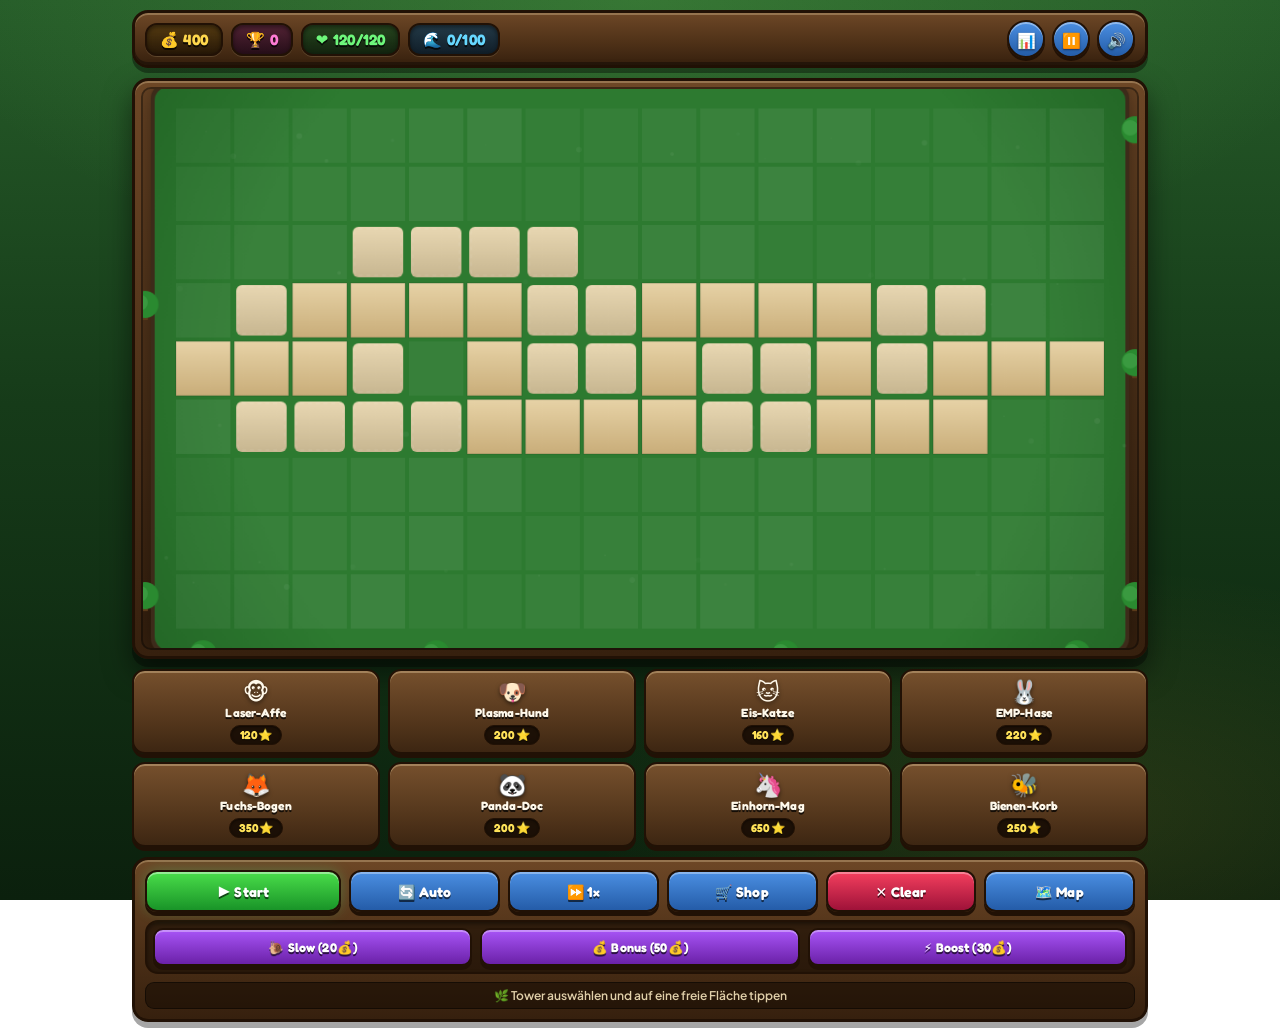
==== commit b2cd21f2: "Add cache-busting query params to style.css and game.js" ====
--- a/web/index.html
+++ b/web/index.html
@@ -7,7 +7,7 @@
   <link rel="preconnect" href="https://fonts.googleapis.com" />
   <link rel="preconnect" href="https://fonts.gstatic.com" crossorigin />
   <link href="https://fonts.googleapis.com/css2?family=Fredoka:wght@500;600;700&family=Plus+Jakarta+Sans:wght@500;600;700;800&display=swap" rel="stylesheet" />
-  <link rel="stylesheet" href="./style.css" />
+  <link rel="stylesheet" href="./style.css?v=20261114" />
 </head>
 <body>
   <div id="app">
@@ -98,6 +98,6 @@
   </div>
 
   <meta http-equiv="pragma" content="no-cache" />
-  <script src="./game.js"></script>
+  <script src="./game.js?v=20261114"></script>
 </body>
 </html>
--- a/web/style.css
+++ b/web/style.css
@@ -1,20 +1,25 @@
 ﻿:root {
-  --bg-deep: #090e1c;
-  --bg-mid: #111a33;
-  --panel: rgba(18, 27, 51, 0.9);
-  --panel-elevated: rgba(25, 38, 70, 0.94);
-  --panel-inset: rgba(8, 13, 26, 0.55);
-  --text: #f3f7ff;
-  --text-muted: #98a9cc;
+  --bg-jungle-top: #265c29;
+  --bg-jungle-mid: #163b19;
+  --bg-jungle-deep: #0b200d;
+
+  --wood-light: #6d4726;
+  --wood-mid: #4d3017;
+  --wood-dark: #36200e;
+  --wood-inset: rgba(24, 13, 5, 0.58);
+  --cartoon-outline: #211105;
+  --bevel-top: rgba(255, 232, 186, 0.28);
+
+  --text: #fff9eb;
+  --text-muted: #e0cfa9;
   --accent: #38bdf8;
-  --accent-glow: rgba(56, 189, 248, 0.35);
-  --gold: #ffd147;
-  --pink: #ff6ec7;
+  --accent-glow: rgba(56, 189, 248, 0.45);
+  --gold: #ffd84d;
+  --pink: #ff7bd5;
   --ok: #4ade80;
   --warn: #fbbf24;
-  --danger: #fb7185;
-  --panel-border: rgba(125, 165, 255, 0.22);
-  --panel-highlight: rgba(255, 255, 255, 0.08);
+  --danger: #f43f5e;
+
   --font-display: 'Fredoka', 'Plus Jakarta Sans', system-ui, -apple-system, sans-serif;
   --font-ui: 'Plus Jakarta Sans', 'Segoe UI', system-ui, -apple-system, sans-serif;
 }
@@ -27,9 +32,9 @@
 body {
   margin: 0;
   background:
-    radial-gradient(ellipse 80% 50% at 50% 0%, rgba(56, 189, 248, 0.14) 0%, transparent 65%),
-    radial-gradient(ellipse 60% 45% at 85% 90%, rgba(168, 85, 247, 0.12) 0%, transparent 60%),
-    linear-gradient(180deg, var(--bg-mid) 0%, var(--bg-deep) 100%);
+    radial-gradient(ellipse 85% 50% at 50% 0%, rgba(114, 214, 92, 0.22) 0%, transparent 65%),
+    radial-gradient(ellipse 65% 45% at 85% 90%, rgba(255, 200, 70, 0.1) 0%, transparent 60%),
+    linear-gradient(180deg, var(--bg-jungle-top) 0%, var(--bg-jungle-mid) 45%, var(--bg-jungle-deep) 100%);
   background-attachment: fixed;
   color: var(--text);
   min-height: 100vh;
@@ -44,21 +49,21 @@
   padding: 10px 12px 14px;
 }
 
-/* ── HUD – Galactic Command Top Bar ── */
+/* ── HUD – BTD6 Cartoon Wood Top Bar ── */
 .hud {
   display: flex;
   justify-content: space-between;
   align-items: center;
   gap: 8px;
-  background: linear-gradient(180deg, rgba(27, 40, 74, 0.92), rgba(15, 23, 46, 0.94));
-  border: 1px solid var(--panel-border);
-  box-shadow:
-    inset 0 1px 0 var(--panel-highlight),
-    0 6px 20px rgba(0, 0, 0, 0.45);
+  background: linear-gradient(180deg, var(--wood-light) 0%, var(--wood-mid) 60%, var(--wood-dark) 100%);
+  border: 3px solid var(--cartoon-outline);
+  box-shadow:
+    inset 0 2px 0 var(--bevel-top),
+    inset 0 -3px 0 rgba(0, 0, 0, 0.35),
+    0 5px 0 rgba(0, 0, 0, 0.38);
   padding: 7px 10px;
-  border-radius: 14px;
-  margin-bottom: 8px;
-  backdrop-filter: blur(8px);
+  border-radius: 16px;
+  margin-bottom: 10px;
 }
 
 .hud > div:not(.hud-actions) {
@@ -66,40 +71,39 @@
   align-items: center;
   gap: 6px;
   font-family: var(--font-display);
-  font-weight: 600;
-  font-size: 14px;
-  letter-spacing: 0.01em;
+  font-weight: 700;
+  font-size: 15px;
+  letter-spacing: 0.015em;
   font-variant-numeric: tabular-nums;
-  padding: 5px 12px;
-  border-radius: 10px;
-  background: var(--panel-inset);
-  border: 1px solid rgba(255, 255, 255, 0.07);
-  box-shadow: inset 0 2px 4px rgba(0, 0, 0, 0.35);
+  padding: 5px 13px;
+  border-radius: 12px;
+  background: var(--wood-inset);
+  border: 2px solid var(--cartoon-outline);
+  box-shadow:
+    inset 0 2px 4px rgba(0, 0, 0, 0.5),
+    0 1px 0 rgba(255, 232, 186, 0.16);
+  text-shadow: 0 2px 0 rgba(0, 0, 0, 0.75);
   white-space: nowrap;
 }
 
 .hud #credits {
   color: var(--gold);
-  border-color: rgba(255, 209, 71, 0.25);
-  background: linear-gradient(180deg, rgba(255, 209, 71, 0.1), rgba(8, 13, 26, 0.6));
+  background: linear-gradient(180deg, rgba(82, 58, 12, 0.75), rgba(34, 21, 5, 0.85));
 }
 
 .hud #score {
   color: var(--pink);
-  border-color: rgba(255, 110, 199, 0.25);
-  background: linear-gradient(180deg, rgba(255, 110, 199, 0.1), rgba(8, 13, 26, 0.6));
+  background: linear-gradient(180deg, rgba(78, 24, 62, 0.7), rgba(34, 10, 26, 0.85));
 }
 
 .hud #core {
-  color: var(--ok);
-  border-color: rgba(74, 222, 128, 0.25);
-  background: linear-gradient(180deg, rgba(74, 222, 128, 0.1), rgba(8, 13, 26, 0.6));
+  color: #6ef77b;
+  background: linear-gradient(180deg, rgba(20, 74, 30, 0.75), rgba(10, 34, 14, 0.85));
 }
 
 .hud #wave {
-  color: var(--accent);
-  border-color: rgba(56, 189, 248, 0.25);
-  background: linear-gradient(180deg, rgba(56, 189, 248, 0.1), rgba(8, 13, 26, 0.6));
+  color: #67d8ff;
+  background: linear-gradient(180deg, rgba(16, 58, 86, 0.75), rgba(8, 28, 44, 0.85));
 }
 
 .hud-actions {
@@ -109,67 +113,74 @@
   margin-left: auto;
 }
 
+/* Round BTD6 Icon Buttons */
 .hud-actions button {
-  min-width: 36px;
-  min-height: 36px;
+  width: 38px;
+  height: 38px;
+  min-width: 38px;
+  min-height: 38px;
+  padding: 0;
   display: inline-flex;
   align-items: center;
   justify-content: center;
-  background: linear-gradient(180deg, #273866, #1b284d);
-  border: 1.5px solid rgba(148, 185, 255, 0.26);
-  box-shadow: 0 2px 0 #0e152b, inset 0 1px 0 rgba(255, 255, 255, 0.12);
-  color: var(--text);
-  border-radius: 10px;
-  padding: 6px 10px;
+  background: linear-gradient(180deg, #4b8fe2 0%, #245ca8 100%);
+  border: 2.5px solid var(--cartoon-outline);
+  box-shadow:
+    0 3px 0 var(--cartoon-outline),
+    inset 0 2px 0 rgba(255, 255, 255, 0.38);
+  color: #ffffff;
+  border-radius: 999px;
   cursor: pointer;
-  font-size: 14px;
+  font-size: 15px;
   line-height: 1;
-  transition: transform 0.1s ease, filter 0.12s ease, border-color 0.12s ease, box-shadow 0.12s ease;
+  text-shadow: 0 1px 2px rgba(0, 0, 0, 0.5);
+  transition: transform 0.08s ease, filter 0.12s ease, box-shadow 0.08s ease;
 }
 
 .hud-actions button:hover {
-  filter: brightness(1.15);
-  border-color: var(--accent);
+  filter: brightness(1.1);
+  transform: translateY(-1px);
 }
 
 .hud-actions button:active {
-  transform: translateY(1px);
-  box-shadow: 0 1px 0 #0e152b;
+  transform: translateY(2px);
+  box-shadow:
+    0 1px 0 var(--cartoon-outline),
+    inset 0 1px 0 rgba(255, 255, 255, 0.25);
 }
 
 .hud-actions button.active,
 #pauseBtn.active {
-  background: linear-gradient(180deg, #f59e0b, #d97706);
-  border-color: #fde68a;
-  color: #fff;
-  box-shadow:
-    0 2px 0 #78350f,
-    0 0 0 2px rgba(251, 191, 36, 0.25),
-    0 0 14px rgba(245, 158, 11, 0.45),
-    inset 0 1px 0 rgba(255, 255, 255, 0.3);
+  background: linear-gradient(180deg, #fbbf24 0%, #d97706 100%);
+  box-shadow:
+    0 3px 0 var(--cartoon-outline),
+    0 0 12px rgba(251, 191, 36, 0.55),
+    inset 0 2px 0 rgba(255, 255, 255, 0.45);
 }
 
 .hud-actions button.muted {
-  opacity: 0.42;
-  filter: grayscale(0.75);
-  box-shadow: 0 1px 0 #0e152b;
+  background: linear-gradient(180deg, #64748b 0%, #334155 100%);
+  opacity: 0.65;
+  filter: grayscale(0.6);
 }
 
 /* ── Game Canvas Frame ── */
 main {
-  background: linear-gradient(145deg, rgba(24, 37, 68, 0.95), rgba(10, 16, 34, 0.98));
-  border-radius: 14px;
-  padding: 5px;
-  border: 1.5px solid rgba(125, 165, 255, 0.28);
-  box-shadow:
-    inset 0 1px 0 var(--panel-highlight),
-    0 10px 32px rgba(0, 0, 0, 0.6);
+  background: linear-gradient(180deg, var(--wood-light), var(--wood-dark));
+  border-radius: 16px;
+  padding: 6px;
+  border: 3px solid var(--cartoon-outline);
+  box-shadow:
+    inset 0 2px 0 var(--bevel-top),
+    0 8px 0 rgba(0, 0, 0, 0.35),
+    0 14px 28px rgba(0, 0, 0, 0.5);
 }
 
 canvas {
   width: 100%;
   height: auto;
   border-radius: 10px;
+  border: 2px solid rgba(0, 0, 0, 0.45);
   touch-action: manipulation;
   display: block;
   cursor: pointer;
@@ -179,7 +190,7 @@
 .game-area {
   display: flex;
   flex-direction: column;
-  gap: 8px;
+  gap: 10px;
 }
 
 .tower-panel {
@@ -187,21 +198,21 @@
 }
 
 .bottom-bar {
-  margin-top: 8px;
-  background: linear-gradient(180deg, rgba(24, 36, 68, 0.9), rgba(14, 21, 42, 0.95));
-  border: 1px solid var(--panel-border);
-  border-radius: 14px;
-  padding: 8px 10px;
-  box-shadow:
-    inset 0 1px 0 var(--panel-highlight),
-    0 6px 20px rgba(0, 0, 0, 0.4);
-}
-
-/* ── Tower Selection Cards ── */
+  margin-top: 10px;
+  background: linear-gradient(180deg, var(--wood-light) 0%, var(--wood-mid) 55%, var(--wood-dark) 100%);
+  border: 3px solid var(--cartoon-outline);
+  border-radius: 16px;
+  padding: 10px;
+  box-shadow:
+    inset 0 2px 0 var(--bevel-top),
+    0 6px 0 rgba(0, 0, 0, 0.35);
+}
+
+/* ── Tower Selection Cards (BTD6 3D Cartoon Cards) ── */
 .tower-row {
   display: grid;
   grid-template-columns: repeat(4, 1fr);
-  gap: 7px;
+  gap: 8px;
 }
 
 .tower-row button {
@@ -211,79 +222,91 @@
   align-items: center;
   justify-content: center;
   gap: 3px;
-  border: 1.5px solid rgba(125, 165, 255, 0.22);
-  background: linear-gradient(180deg, #21315c 0%, #152142 100%);
+  border: 2.5px solid var(--cartoon-outline);
+  background: linear-gradient(180deg, #76502d 0%, #52351b 65%, #3d2612 100%);
   color: var(--text);
-  border-radius: 11px;
+  border-radius: 13px;
   padding: 8px 6px 7px;
   font-size: 11px;
   font-weight: 700;
   cursor: pointer;
-  transition: transform 0.1s ease, border-color 0.14s ease, box-shadow 0.14s ease, background 0.14s ease;
-  min-height: 62px;
-  box-shadow:
-    0 3px 0 #0b1226,
-    inset 0 1px 0 rgba(255, 255, 255, 0.12);
+  transition: transform 0.08s ease, box-shadow 0.1s ease, filter 0.12s ease, border-color 0.12s ease;
+  min-height: 66px;
+  box-shadow:
+    0 4px 0 var(--cartoon-outline),
+    inset 0 2px 0 rgba(255, 232, 186, 0.32);
 }
 
 .tower-row button:hover:not(:disabled) {
-  transform: translateY(-1px);
-  background: linear-gradient(180deg, #2a3e73 0%, #1b2a54 100%);
-  border-color: rgba(56, 189, 248, 0.6);
-  box-shadow:
-    0 4px 0 #0b1226,
-    0 6px 14px rgba(56, 189, 248, 0.15),
-    inset 0 1px 0 rgba(255, 255, 255, 0.18);
+  transform: translateY(-2px);
+  filter: brightness(1.08);
+  box-shadow:
+    0 6px 0 var(--cartoon-outline),
+    0 0 12px rgba(255, 216, 77, 0.25),
+    inset 0 2px 0 rgba(255, 240, 200, 0.42);
 }
 
 .tower-row button:active:not(:disabled) {
-  transform: translateY(2px);
-  box-shadow: 0 1px 0 #0b1226;
+  transform: translateY(3px);
+  box-shadow:
+    0 1px 0 var(--cartoon-outline),
+    inset 0 1px 0 rgba(255, 232, 186, 0.2);
 }
 
 .tower-row button.selected {
-  border-color: var(--accent);
-  background: linear-gradient(180deg, #1d4b7a 0%, #123154 100%);
-  box-shadow:
-    0 3px 0 #092038,
-    0 0 0 2px rgba(56, 189, 248, 0.28),
-    0 0 16px rgba(56, 189, 248, 0.35),
-    inset 0 1px 0 rgba(255, 255, 255, 0.25);
+  border-color: #fde047;
+  background: linear-gradient(180deg, #2b7a3d 0%, #1b5428 100%);
+  box-shadow:
+    0 4px 0 #103318,
+    0 0 0 2px rgba(253, 224, 71, 0.4),
+    0 0 18px rgba(74, 222, 128, 0.45),
+    inset 0 2px 0 rgba(255, 255, 255, 0.38);
 }
 
 .tower-row button:disabled {
-  opacity: 0.38;
-  filter: grayscale(0.55);
-  cursor: default;
-  box-shadow: 0 2px 0 #0b1226;
+  opacity: 0.48;
+  filter: grayscale(0.7);
+  cursor: not-allowed;
+  box-shadow: 0 2px 0 var(--cartoon-outline);
 }
 
 .tower-row button .tower-icon {
-  font-size: 22px;
+  font-size: 23px;
   line-height: 1;
-  filter: drop-shadow(0 2px 3px rgba(0, 0, 0, 0.45));
+  filter: drop-shadow(0 2px 2px rgba(0, 0, 0, 0.55));
 }
 
 .tower-row button .tower-label {
   font-family: var(--font-display);
+  font-size: 12px;
+  font-weight: 700;
+  letter-spacing: 0.01em;
+  color: #fff9eb;
+  text-shadow: 0 1.5px 0 rgba(0, 0, 0, 0.75);
+}
+
+.tower-row button .tower-cost {
+  margin-top: 2px;
+  font-family: var(--font-display);
   font-size: 11.5px;
-  font-weight: 600;
-  letter-spacing: 0.01em;
-  color: #e8f0ff;
-}
-
-.tower-row button .tower-cost {
-  font-size: 10px;
   font-weight: 700;
   font-variant-numeric: tabular-nums;
-  color: var(--gold);
-  background: rgba(8, 13, 26, 0.55);
-  border: 1px solid rgba(255, 209, 71, 0.28);
-  padding: 1px 7px;
+  letter-spacing: 0.02em;
+  color: #ffe259;
+  background: rgba(20, 10, 3, 0.84);
+  border: 1.5px solid #211105;
+  padding: 2px 9px;
   border-radius: 999px;
-}
-
-/* ── Action Buttons Bar ── */
+  text-shadow: 0 1px 0 rgba(0, 0, 0, 0.9);
+  box-shadow: inset 0 1px 2px rgba(0, 0, 0, 0.5);
+}
+
+.tower-row button:disabled .tower-cost {
+  color: #b8ad98;
+  border-color: rgba(0, 0, 0, 0.45);
+}
+
+/* ── Action Buttons Bar (Fat Arcade 3D Buttons) ── */
 .actions {
   display: flex;
   gap: 8px;
@@ -292,81 +315,72 @@
 
 .actions button {
   flex: 1;
-  min-height: 40px;
+  min-height: 42px;
   padding: 9px 8px;
-  border-radius: 10px;
+  border-radius: 12px;
   font-family: var(--font-display);
-  font-size: 13.5px;
-  font-weight: 600;
+  font-size: 14px;
+  font-weight: 700;
   letter-spacing: 0.02em;
-  border: 1.5px solid rgba(148, 185, 255, 0.24);
-  background: linear-gradient(180deg, #273866, #1b284d);
-  color: var(--text);
+  border: 2.5px solid var(--cartoon-outline);
+  background: linear-gradient(180deg, #4b8fe2 0%, #245ca8 100%);
+  color: #ffffff;
+  text-shadow: 0 1.5px 0 rgba(0, 0, 0, 0.6);
   cursor: pointer;
-  transition: transform 0.1s ease, filter 0.12s ease, box-shadow 0.12s ease, border-color 0.12s ease;
-  box-shadow:
-    0 3px 0 #0d1429,
-    inset 0 1px 0 rgba(255, 255, 255, 0.14);
+  transition: transform 0.08s ease, filter 0.12s ease, box-shadow 0.08s ease;
+  box-shadow:
+    0 4px 0 var(--cartoon-outline),
+    inset 0 2px 0 rgba(255, 255, 255, 0.35);
 }
 
 .actions button:hover:not(:disabled) {
-  filter: brightness(1.12);
+  filter: brightness(1.09);
   transform: translateY(-1px);
+  box-shadow:
+    0 5px 0 var(--cartoon-outline),
+    inset 0 2px 0 rgba(255, 255, 255, 0.42);
 }
 
 .actions button:active:not(:disabled) {
-  transform: translateY(2px);
-  box-shadow: 0 1px 0 #0d1429;
+  transform: translateY(3px);
+  box-shadow:
+    0 1px 0 var(--cartoon-outline),
+    inset 0 1px 0 rgba(255, 255, 255, 0.25);
 }
 
 #startWave {
-  flex: 1.3;
-  background: linear-gradient(180deg, #22c55e, #15803d);
-  border-color: #4ade80;
-  color: #ffffff;
-  text-shadow: 0 1px 2px rgba(0, 0, 0, 0.35);
-  box-shadow:
-    0 3px 0 #14532d,
-    0 4px 14px rgba(34, 197, 94, 0.28),
-    inset 0 1px 0 rgba(255, 255, 255, 0.28);
-}
-
-#startWave:hover {
-  background: linear-gradient(180deg, #2dd46b, #16a34a);
+  flex: 1.35;
+  background: linear-gradient(180deg, #4ade4a 0%, #199428 100%);
+  box-shadow:
+    0 4px 0 var(--cartoon-outline),
+    0 0 14px rgba(74, 222, 128, 0.3),
+    inset 0 2px 0 rgba(255, 255, 255, 0.42);
 }
 
 #autoWaveBtn.active {
-  background: linear-gradient(180deg, #0ea5e9, #0369a1);
-  border-color: #bae6fd;
-  color: #ffffff;
-  box-shadow:
-    0 3px 0 #075985,
-    0 0 0 2px rgba(56, 189, 248, 0.25),
-    0 0 14px rgba(56, 189, 248, 0.45),
-    inset 0 1px 0 rgba(255, 255, 255, 0.3);
+  background: linear-gradient(180deg, #38bdf8 0%, #0284c7 100%);
+  border-color: #e0f2fe;
+  box-shadow:
+    0 4px 0 var(--cartoon-outline),
+    0 0 14px rgba(56, 189, 248, 0.55),
+    inset 0 2px 0 rgba(255, 255, 255, 0.45);
 }
 
 #speedBtn {
-  min-width: 56px;
+  min-width: 58px;
 }
 
 #speedBtn.active {
-  background: linear-gradient(180deg, #f97316, #c2410c);
-  border-color: #fed7aa;
-  color: #ffffff;
-  box-shadow:
-    0 3px 0 #7c2d12,
-    0 0 0 2px rgba(249, 115, 22, 0.25),
-    0 0 14px rgba(249, 115, 22, 0.45),
-    inset 0 1px 0 rgba(255, 255, 255, 0.3);
+  background: linear-gradient(180deg, #fb923c 0%, #c2410c 100%);
+  border-color: #ffedd5;
+  box-shadow:
+    0 4px 0 var(--cartoon-outline),
+    0 0 14px rgba(251, 146, 60, 0.55),
+    inset 0 2px 0 rgba(255, 255, 255, 0.42);
 }
 
 #clearSelection {
-  background: linear-gradient(180deg, #6b2639, #4c1727);
-  border-color: rgba(251, 113, 133, 0.45);
-  box-shadow:
-    0 3px 0 #2e0d17,
-    inset 0 1px 0 rgba(255, 255, 255, 0.14);
+  background: linear-gradient(180deg, #f43f5e 0%, #9f1239 100%);
 }
 
 /* ── Abilities Bar ── */
@@ -376,9 +390,10 @@
   gap: 8px;
   margin-bottom: 8px;
   padding: 6px;
-  border-radius: 12px;
-  background: var(--panel-inset);
-  border: 1px solid rgba(167, 139, 250, 0.18);
+  border-radius: 13px;
+  background: var(--wood-inset);
+  border: 2px solid var(--cartoon-outline);
+  box-shadow: inset 0 2px 4px rgba(0, 0, 0, 0.45);
 }
 
 .abilities.hidden,
@@ -389,49 +404,50 @@
 .abilities button,
 #abilities button {
   flex: 1;
-  min-height: 36px;
+  min-height: 38px;
   font-family: var(--font-display);
-  font-size: 12px;
+  font-size: 12.5px;
   padding: 7px 8px;
-  font-weight: 600;
+  font-weight: 700;
   letter-spacing: 0.01em;
-  color: #f3e8ff;
-  border-radius: 9px;
-  background: linear-gradient(180deg, #5b3fa6, #3b2673);
-  border: 1.5px solid rgba(196, 181, 253, 0.55);
-  box-shadow:
-    0 3px 0 #1f1340,
-    0 2px 10px rgba(139, 92, 246, 0.22),
-    inset 0 1px 0 rgba(255, 255, 255, 0.22);
+  color: #ffffff;
+  text-shadow: 0 1.5px 0 rgba(0, 0, 0, 0.65);
+  border-radius: 10px;
+  background: linear-gradient(180deg, #a855f7 0%, #6b21a8 100%);
+  border: 2.5px solid var(--cartoon-outline);
+  box-shadow:
+    0 4px 0 var(--cartoon-outline),
+    inset 0 2px 0 rgba(255, 255, 255, 0.35);
   cursor: pointer;
-  transition: transform 0.1s ease, filter 0.14s ease, box-shadow 0.14s ease, border-color 0.14s ease;
+  transition: transform 0.08s ease, filter 0.12s ease, box-shadow 0.08s ease;
 }
 
 .abilities button:hover:not(:disabled),
 #abilities button:hover:not(:disabled) {
   transform: translateY(-1px);
-  filter: brightness(1.14);
-  border-color: #ddd6fe;
-  box-shadow:
-    0 4px 0 #1f1340,
-    0 0 14px rgba(167, 139, 250, 0.45),
-    inset 0 1px 0 rgba(255, 255, 255, 0.3);
+  filter: brightness(1.1);
+  box-shadow:
+    0 5px 0 var(--cartoon-outline),
+    0 0 12px rgba(168, 85, 247, 0.45),
+    inset 0 2px 0 rgba(255, 255, 255, 0.42);
 }
 
 .abilities button:active:not(:disabled),
 #abilities button:active:not(:disabled) {
-  transform: translateY(2px);
-  box-shadow: 0 1px 0 #1f1340;
+  transform: translateY(3px);
+  box-shadow:
+    0 1px 0 var(--cartoon-outline),
+    inset 0 1px 0 rgba(255, 255, 255, 0.25);
 }
 
 .abilities button:disabled,
 #abilities button:disabled {
-  opacity: 0.42;
-  filter: grayscale(0.8);
-  background: linear-gradient(180deg, #1b2238, #121829);
-  border-color: rgba(148, 163, 184, 0.22);
-  border-style: dashed;
-  color: var(--text-muted);
+  opacity: 0.46;
+  filter: grayscale(0.85);
+  background: linear-gradient(180deg, #47392b, #2b2118);
+  border: 2px dashed rgba(255, 232, 186, 0.28);
+  color: #b8ad98;
+  text-shadow: none;
   box-shadow: none;
   transform: none;
   cursor: not-allowed;
@@ -441,14 +457,14 @@
 #hint {
   margin: 2px 0 0;
   padding: 5px 10px;
-  border-radius: 8px;
-  background: var(--panel-inset);
-  border: 1px solid rgba(255, 255, 255, 0.05);
+  border-radius: 9px;
+  background: var(--wood-inset);
+  border: 1.5px solid rgba(0, 0, 0, 0.45);
   color: var(--text-muted);
-  font-size: 11.5px;
-  font-weight: 500;
+  font-size: 12px;
+  font-weight: 600;
   text-align: center;
-  min-height: 24px;
+  min-height: 26px;
 }
 
 /* ── Popups (Upgrade / Shop / Map / Stats) ── */
@@ -462,9 +478,9 @@
   align-items: center;
   justify-content: center;
   padding: 16px;
-  background: rgba(5, 9, 20, 0.72);
+  background: rgba(8, 16, 8, 0.72);
   z-index: 100;
-  backdrop-filter: blur(6px);
+  backdrop-filter: blur(5px);
 }
 
 .popup.hidden {
@@ -472,24 +488,26 @@
 }
 
 .popup-content {
-  background: linear-gradient(180deg, #1d2b52 0%, #111a36 100%);
-  border: 1.5px solid rgba(125, 165, 255, 0.35);
-  border-radius: 18px;
+  background: linear-gradient(180deg, var(--wood-light) 0%, var(--wood-mid) 55%, var(--wood-dark) 100%);
+  border: 3.5px solid var(--cartoon-outline);
+  border-radius: 20px;
   padding: 20px 20px 18px;
   min-width: 300px;
-  max-width: 390px;
+  max-width: 400px;
   width: 100%;
-  box-shadow:
-    inset 0 1px 0 rgba(255, 255, 255, 0.14),
-    0 20px 50px rgba(0, 0, 0, 0.65),
-    0 0 30px rgba(56, 189, 248, 0.12);
+  max-height: 88dvh;
+  overflow-y: auto;
+  box-shadow:
+    inset 0 2px 0 var(--bevel-top),
+    0 10px 0 rgba(0, 0, 0, 0.4),
+    0 20px 45px rgba(0, 0, 0, 0.7);
   animation: popIn 0.16s cubic-bezier(0.2, 0.9, 0.3, 1.1) forwards;
 }
 
 @keyframes popIn {
   from {
     opacity: 0;
-    transform: scale(0.93) translateY(8px);
+    transform: scale(0.92) translateY(8px);
   }
   to {
     opacity: 1;
@@ -500,25 +518,25 @@
 .popup-content h3 {
   margin: 0 0 14px;
   padding-bottom: 10px;
-  border-bottom: 1px solid rgba(125, 165, 255, 0.18);
+  border-bottom: 2px solid rgba(0, 0, 0, 0.35);
   color: var(--gold);
   font-family: var(--font-display);
-  font-size: 19px;
-  font-weight: 700;
-  letter-spacing: 0.01em;
+  font-size: 20px;
+  font-weight: 700;
+  letter-spacing: 0.015em;
   text-align: center;
-  text-shadow: 0 2px 8px rgba(255, 209, 71, 0.25);
+  text-shadow: 0 2px 0 var(--cartoon-outline);
 }
 
 .popup-content p {
   margin: 6px 0;
-  padding: 8px 12px;
-  border-radius: 10px;
-  background: var(--panel-inset);
-  border: 1px solid rgba(255, 255, 255, 0.06);
+  padding: 9px 12px;
+  border-radius: 11px;
+  background: var(--wood-inset);
+  border: 2px solid var(--cartoon-outline);
   font-size: 13px;
   font-weight: 600;
-  color: #dce7ff;
+  color: var(--text);
   display: flex;
   justify-content: space-between;
   align-items: center;
@@ -527,56 +545,103 @@
 .popup-content button {
   display: block;
   width: 100%;
+  min-height: 42px;
   margin-top: 9px;
-  padding: 11px 12px;
-  border-radius: 10px;
+  padding: 10px 12px;
+  border-radius: 12px;
   font-family: var(--font-display);
-  font-size: 14px;
-  font-weight: 600;
-  letter-spacing: 0.01em;
-  border: 1.5px solid rgba(148, 185, 255, 0.24);
-  background: linear-gradient(180deg, #273866, #1b284d);
-  color: var(--text);
+  font-size: 14.5px;
+  font-weight: 700;
+  letter-spacing: 0.015em;
+  border: 2.5px solid var(--cartoon-outline);
+  background: linear-gradient(180deg, #4b8fe2 0%, #245ca8 100%);
+  color: #ffffff;
+  text-shadow: 0 1.5px 0 rgba(0, 0, 0, 0.6);
   cursor: pointer;
-  transition: transform 0.1s ease, filter 0.12s ease;
-  box-shadow: 0 3px 0 #0d1429, inset 0 1px 0 rgba(255, 255, 255, 0.14);
+  transition: transform 0.08s ease, filter 0.12s ease, box-shadow 0.08s ease;
+  box-shadow:
+    0 4px 0 var(--cartoon-outline),
+    inset 0 2px 0 rgba(255, 255, 255, 0.35);
 }
 
 .popup-content button:hover:not(:disabled) {
-  filter: brightness(1.12);
+  filter: brightness(1.09);
   transform: translateY(-1px);
+  box-shadow:
+    0 5px 0 var(--cartoon-outline),
+    inset 0 2px 0 rgba(255, 255, 255, 0.42);
 }
 
 .popup-content button:active:not(:disabled) {
-  transform: translateY(2px);
-  box-shadow: 0 1px 0 #0d1429;
+  transform: translateY(3px);
+  box-shadow: 0 1px 0 var(--cartoon-outline);
 }
 
 .popup-content button:disabled {
-  opacity: 0.45;
-  cursor: default;
+  opacity: 0.5;
+  cursor: not-allowed;
+}
+
+.popup-content #upgradeStats,
+.popup-content #upgradeStats2 {
+  margin: 7px 0;
+  padding: 9px 13px;
+  border-radius: 11px;
+  font-family: var(--font-display);
+  font-size: 14.5px;
+  font-weight: 700;
+  font-variant-numeric: tabular-nums;
+  letter-spacing: 0.015em;
+  color: #fffdf5;
+  background: linear-gradient(90deg, rgba(56, 189, 248, 0.2), var(--wood-inset));
+  border: 2px solid var(--cartoon-outline);
+  border-left: 5px solid var(--accent);
+  text-shadow: 0 1px 0 rgba(0, 0, 0, 0.65);
+}
+
+.popup-content #upgradeStats2 {
+  background: linear-gradient(90deg, rgba(74, 222, 128, 0.2), var(--wood-inset));
+  border-left-color: var(--ok);
 }
 
 .popup-content #upgradeBtn {
   margin-top: 12px;
-  background: linear-gradient(180deg, #22c55e, #15803d);
-  border-color: #4ade80;
-  box-shadow: 0 3px 0 #14532d, 0 4px 12px rgba(34, 197, 94, 0.25), inset 0 1px 0 rgba(255, 255, 255, 0.25);
+}
+
+.popup-content #upgradeBtn:enabled {
+  background: linear-gradient(180deg, #4ade4a 0%, #199428 100%);
+  border-color: #211105;
+  box-shadow:
+    0 4px 0 var(--cartoon-outline),
+    0 0 16px rgba(74, 222, 128, 0.48),
+    inset 0 2px 0 rgba(255, 255, 255, 0.42);
+}
+
+.popup-content #upgradeBtn:disabled {
+  background: linear-gradient(180deg, #3b2f24, #261d15);
+  border: 2px dashed rgba(255, 232, 186, 0.25);
+  color: #a89a82;
+  text-shadow: none;
+  opacity: 0.55;
+  filter: grayscale(0.85);
+  box-shadow: none;
+  cursor: not-allowed;
 }
 
 .popup-content #sellBtn {
-  background: linear-gradient(180deg, #d97706, #b45309);
-  border-color: #fbbf24;
-  box-shadow: 0 3px 0 #78350f, inset 0 1px 0 rgba(255, 255, 255, 0.2);
+  background: linear-gradient(180deg, #fbbf24 0%, #d97706 100%);
+  color: #fffdf5;
+  box-shadow:
+    0 4px 0 var(--cartoon-outline),
+    0 0 12px rgba(251, 191, 36, 0.28),
+    inset 0 2px 0 rgba(255, 255, 255, 0.42);
 }
 
 .popup-content #closePopupBtn,
 .popup-content #closeShopBtn,
 .popup-content #closeMapBtn,
 .popup-content #closeStatsBtn {
-  background: linear-gradient(180deg, #334155, #1e293b);
-  border-color: rgba(148, 163, 184, 0.35);
-  box-shadow: 0 3px 0 #0f172a, inset 0 1px 0 rgba(255, 255, 255, 0.1);
+  background: linear-gradient(180deg, #64748b 0%, #334155 100%);
 }
 
 /* ── Target Mode Select ── */
@@ -585,34 +650,35 @@
   align-items: center;
   gap: 10px;
   margin: 10px 0 4px;
-  padding: 7px 10px;
-  border-radius: 10px;
-  background: var(--panel-inset);
-  border: 1px solid rgba(255, 255, 255, 0.06);
+  padding: 8px 10px;
+  border-radius: 11px;
+  background: var(--wood-inset);
+  border: 2px solid var(--cartoon-outline);
 }
 
 .target-mode label {
-  font-size: 12.5px;
-  font-weight: 600;
+  font-size: 13px;
+  font-weight: 700;
   color: var(--text-muted);
   white-space: nowrap;
 }
 
 .target-mode select {
   flex: 1;
+  min-height: 34px;
   padding: 6px 8px;
   border-radius: 8px;
-  background: #172342;
+  background: #2c1a0b;
   color: var(--text);
-  border: 1px solid rgba(125, 165, 255, 0.3);
-  font-size: 12.5px;
-  font-weight: 600;
+  border: 2px solid var(--cartoon-outline);
+  font-size: 13px;
+  font-weight: 700;
   cursor: pointer;
   outline: none;
 }
 
 .target-mode select:focus {
-  border-color: var(--accent);
+  border-color: var(--gold);
 }
 
 /* ── Shop Items ── */
@@ -622,10 +688,10 @@
   align-items: center;
   gap: 10px;
   padding: 10px 12px;
-  margin: 6px 0;
-  border-radius: 12px;
-  background: var(--panel-inset);
-  border: 1px solid rgba(125, 165, 255, 0.18);
+  margin: 7px 0;
+  border-radius: 13px;
+  background: var(--wood-inset);
+  border: 2px solid var(--cartoon-outline);
 }
 
 .shop-item-info {
@@ -634,19 +700,19 @@
 
 .shop-item-info .name {
   font-family: var(--font-display);
-  font-weight: 600;
-  font-size: 14px;
+  font-weight: 700;
+  font-size: 14.5px;
   color: var(--text);
 }
 
 .shop-item-info .desc {
-  font-size: 11.5px;
+  font-size: 12px;
   color: var(--text-muted);
   margin-top: 2px;
 }
 
 .shop-item-info .lvl {
-  font-size: 10.5px;
+  font-size: 11.5px;
   font-weight: 700;
   color: var(--gold);
   margin-top: 2px;
@@ -654,12 +720,31 @@
 
 .shop-item button {
   width: auto;
-  padding: 7px 12px;
+  min-width: 78px;
+  min-height: 40px;
+  padding: 8px 13px;
   margin: 0;
-  font-size: 12px;
-  background: linear-gradient(180deg, #0ea5e9, #0369a1);
-  border-color: #7dd3fc;
-  box-shadow: 0 2px 0 #075985;
+  font-size: 13px;
+  font-variant-numeric: tabular-nums;
+}
+
+.shop-item button:enabled {
+  background: linear-gradient(180deg, #4ade4a 0%, #199428 100%);
+  box-shadow:
+    0 3px 0 var(--cartoon-outline),
+    0 0 12px rgba(74, 222, 128, 0.35),
+    inset 0 2px 0 rgba(255, 255, 255, 0.4);
+}
+
+.shop-item button:disabled {
+  background: linear-gradient(180deg, #3b2f24, #261d15);
+  border: 2px dashed rgba(255, 232, 186, 0.25);
+  color: #a89a82;
+  text-shadow: none;
+  opacity: 0.55;
+  filter: grayscale(0.85);
+  box-shadow: none;
+  cursor: not-allowed;
 }
 
 /* ── Map Selection ── */
@@ -668,18 +753,18 @@
   align-items: center;
   gap: 12px;
   padding: 11px 12px;
-  margin: 6px 0;
-  border-radius: 12px;
-  background: var(--panel-inset);
-  border: 1.5px solid rgba(125, 165, 255, 0.2);
+  margin: 7px 0;
+  border-radius: 13px;
+  background: var(--wood-inset);
+  border: 2.5px solid var(--cartoon-outline);
   cursor: pointer;
-  transition: transform 0.12s ease, border-color 0.12s ease, background 0.12s ease;
+  transition: transform 0.1s ease, border-color 0.12s ease, background 0.12s ease;
 }
 
 .map-option:hover {
   transform: translateY(-1px);
-  background: rgba(30, 46, 86, 0.7);
-  border-color: var(--accent);
+  background: rgba(65, 42, 18, 0.85);
+  border-color: var(--gold);
 }
 
 .map-option .map-icon {
@@ -689,12 +774,12 @@
 
 .map-option .map-name {
   font-family: var(--font-display);
-  font-weight: 600;
-  font-size: 15px;
+  font-weight: 700;
+  font-size: 15.5px;
 }
 
 .map-option .map-desc {
-  font-size: 11.5px;
+  font-size: 12px;
   color: var(--text-muted);
 }
 
@@ -713,15 +798,15 @@
 #statsContent p {
   margin: 0;
   padding: 10px 12px;
-  border-radius: 12px;
-  background: var(--panel-inset);
-  border: 1px solid rgba(125, 165, 255, 0.18);
+  border-radius: 13px;
+  background: var(--wood-inset);
+  border: 2px solid var(--cartoon-outline);
   display: flex;
   flex-direction: column;
   align-items: flex-start;
   justify-content: space-between;
   gap: 4px;
-  font-size: 11.5px;
+  font-size: 12px;
   font-weight: 600;
   color: var(--text-muted);
   line-height: 1.25;
@@ -729,21 +814,21 @@
 
 #statsContent p b {
   font-family: var(--font-display);
-  font-size: 18px;
+  font-size: 19px;
   font-weight: 700;
   font-variant-numeric: tabular-nums;
   color: var(--text);
-  letter-spacing: 0.01em;
+  text-shadow: 0 1.5px 0 rgba(0, 0, 0, 0.75);
 }
 
 #statsContent p:nth-child(1) b { color: var(--pink); }
-#statsContent p:nth-child(2) b { color: var(--accent); }
-#statsContent p:nth-child(3) b { color: #a78bfa; }
-#statsContent p:nth-child(4) b { color: var(--ok); }
-#statsContent p:nth-child(5) b { color: var(--danger); }
+#statsContent p:nth-child(2) b { color: #67d8ff; }
+#statsContent p:nth-child(3) b { color: #c084fc; }
+#statsContent p:nth-child(4) b { color: #6ef77b; }
+#statsContent p:nth-child(5) b { color: #fb7185; }
 #statsContent p:nth-child(6) {
-  border-color: rgba(255, 209, 71, 0.35);
-  background: linear-gradient(180deg, rgba(255, 209, 71, 0.09), rgba(8, 13, 26, 0.65));
+  border-color: #facc15;
+  background: linear-gradient(180deg, rgba(120, 84, 16, 0.55), var(--wood-inset));
 }
 #statsContent p:nth-child(6) b { color: var(--gold); }
 
@@ -753,9 +838,14 @@
   pointer-events: none;
   font-family: var(--font-display);
   font-weight: 700;
-  font-size: 18px;
+  font-size: 19px;
   color: var(--gold);
-  text-shadow: 0 2px 6px rgba(0, 0, 0, 0.75);
+  text-shadow:
+    -1px -1px 0 var(--cartoon-outline),
+    1px -1px 0 var(--cartoon-outline),
+    -1px 1px 0 var(--cartoon-outline),
+    1px 1px 0 var(--cartoon-outline),
+    0 3px 6px rgba(0, 0, 0, 0.75);
   z-index: 50;
   animation: floatUp 1.2s ease-out forwards;
 }
@@ -771,7 +861,7 @@
   }
 }
 
-/* ── Mobile: BTD6 Side-by-Side ── */
+/* ── Mobile: BTD6 Side-by-Side & Portrait/Landscape Overlays ── */
 @media (max-width: 900px) {
   #app {
     padding: 6px;
@@ -780,82 +870,86 @@
     display: flex !important;
     flex-direction: row !important;
     align-items: stretch;
-    gap: 5px;
+    gap: 6px;
   }
   main {
     flex: 1;
     min-width: 0;
-    padding: 3px;
+    padding: 4px;
     margin: 0;
     display: flex;
     align-items: center;
-    border-radius: 10px;
+    border-radius: 12px;
   }
   canvas {
     width: 100% !important;
     height: auto !important;
-    border-radius: 7px;
+    border-radius: 8px;
   }
 
   /* Tower-Panel rechts */
   .tower-panel {
-    width: 78px;
-    min-width: 60px;
+    width: 82px;
+    min-width: 62px;
     display: flex;
     flex-direction: column;
-    background: var(--panel);
-    border: 1px solid var(--panel-border);
-    border-radius: 10px;
+    background: linear-gradient(180deg, var(--wood-mid), var(--wood-dark));
+    border: 2.5px solid var(--cartoon-outline);
+    border-radius: 12px;
     padding: 4px;
     overflow-y: auto;
   }
   .tower-row {
     display: flex;
     flex-direction: column;
-    gap: 4px;
+    gap: 5px;
     grid-template-columns: none !important;
   }
   .tower-row button {
     display: flex;
     flex-direction: column;
     align-items: center;
-    min-height: 50px;
+    min-height: 52px;
     padding: 4px 2px;
-    font-size: 8px;
-    border-radius: 8px;
+    font-size: 8.5px;
+    border-radius: 10px;
+    border-width: 2px;
+    box-shadow: 0 3px 0 var(--cartoon-outline), inset 0 1px 0 rgba(255, 232, 186, 0.28);
   }
   .tower-row button .tower-icon {
     font-size: 17px;
   }
   .tower-row button .tower-label {
-    font-size: 8.5px;
+    font-size: 9px;
   }
   .tower-row button .tower-cost {
-    font-size: 7.5px;
-    padding: 0 5px;
+    font-size: 10px;
+    padding: 1px 6px;
+    margin-top: 1px;
   }
 
   /* HUD kompakter */
   .hud {
     padding: 5px 7px;
     gap: 5px;
-    margin-bottom: 5px;
-    border-radius: 10px;
+    margin-bottom: 6px;
+    border-radius: 12px;
+    border-width: 2.5px;
   }
   .hud > div:not(.hud-actions) {
-    font-size: 11px;
+    font-size: 11.5px;
     padding: 4px 7px;
-    border-radius: 7px;
+    border-radius: 9px;
   }
   .hud-actions {
     gap: 5px;
   }
   .hud-actions button {
+    width: 34px;
+    height: 34px;
     min-width: 34px;
     min-height: 34px;
     font-size: 13px;
-    padding: 4px 7px;
-    border-radius: 8px;
   }
   #score {
     display: none;
@@ -863,23 +957,24 @@
 
   /* Actions + Bottom Bar */
   .bottom-bar {
-    margin-top: 5px;
+    margin-top: 6px;
     padding: 7px;
-    border-radius: 10px;
+    border-radius: 12px;
+    border-width: 2.5px;
   }
   .actions {
     display: flex;
     gap: 5px;
     flex-wrap: wrap;
-    margin-bottom: 5px;
+    margin-bottom: 6px;
   }
   .actions button {
-    font-size: 11.5px;
-    min-height: 36px;
+    font-size: 12px;
+    min-height: 38px;
     padding: 6px 6px;
     flex: 1;
     min-width: 0;
-    border-radius: 8px;
+    border-radius: 10px;
   }
   .abilities,
   #abilities {
@@ -889,69 +984,145 @@
   }
   .abilities button,
   #abilities button {
-    min-height: 34px;
-    font-size: 10.5px;
+    min-height: 36px;
+    font-size: 11px;
     padding: 5px 4px;
   }
   #hint {
-    font-size: 10px;
-    padding: 3px 6px;
-    min-height: 18px;
-  }
-
-  /* Popups kompakter */
-  .popup-content {
-    min-width: 220px;
-    max-width: 320px;
+    font-size: 11px;
+    padding: 4px 6px;
+    min-height: 20px;
+  }
+
+  /* Handy-Overlays & Popups (Portrait & Landscape) */
+  .popup {
+    padding: 10px;
+  }
+  .popup-content,
+  #statsOverlay .popup-content {
+    width: min(92vw, 360px);
+    min-width: 0;
+    max-width: min(92vw, 360px);
+    max-height: 85dvh;
+    overflow-y: auto;
+    -webkit-overflow-scrolling: touch;
     padding: 14px;
-    margin: 8px;
-    border-radius: 14px;
+    margin: 0;
+    border-radius: 16px;
   }
   .popup-content h3 {
-    font-size: 15px;
+    font-size: 17px;
     margin-bottom: 10px;
-  }
-  .popup-content p {
-    font-size: 11.5px;
-    padding: 6px 9px;
+    padding-bottom: 8px;
+  }
+  .popup-content p,
+  .popup-content #upgradeStats,
+  .popup-content #upgradeStats2 {
+    font-size: 13px;
+    padding: 8px 10px;
+  }
+  .target-mode label,
+  .target-mode select {
+    font-size: 12.5px;
   }
   .popup-content button {
-    padding: 8px;
+    min-height: 40px;
+    padding: 9px 12px;
+    font-size: 13px;
+  }
+  .popup-content #closePopupBtn,
+  .popup-content #closeShopBtn,
+  .popup-content #closeMapBtn,
+  .popup-content #closeStatsBtn {
+    position: sticky;
+    bottom: 0;
+    z-index: 2;
+  }
+  .shop-item {
+    padding: 8px 10px;
+  }
+  .shop-item-info .name {
+    font-size: 13.5px;
+  }
+  .shop-item-info .desc {
     font-size: 12px;
   }
-  .shop-item {
-    padding: 6px 8px;
-  }
-  .shop-item-info .name {
+  .shop-item button {
+    min-height: 40px;
+    padding: 7px 10px;
     font-size: 12px;
   }
-  .shop-item button {
-    padding: 5px 8px;
-    font-size: 11px;
+  .map-option .map-desc {
+    font-size: 12px;
   }
 }
 
 @media (max-width: 450px) {
   .tower-panel {
-    width: 58px;
-    min-width: 46px;
+    width: 60px;
+    min-width: 48px;
     padding: 3px;
   }
   .tower-row button {
-    min-height: 40px;
+    min-height: 44px;
   }
   .tower-row button .tower-icon {
-    font-size: 14px;
+    font-size: 15px;
   }
   .tower-row button .tower-label {
     display: none;
   }
+  .tower-row button .tower-cost {
+    font-size: 9.5px;
+    padding: 1px 5px;
+  }
+  .hud {
+    padding: 4px 5px;
+    gap: 4px;
+  }
   .hud > div:not(.hud-actions) {
-    font-size: 9.5px;
-    padding: 2px 4px;
+    font-size: 10.5px;
+    padding: 3px 5px;
+  }
+  .hud-actions {
+    gap: 4px;
+  }
+  .hud-actions button {
+    width: 34px;
+    height: 34px;
+    min-width: 34px;
+    min-height: 34px;
+    font-size: 12px;
+  }
+  .actions {
+    display: grid;
+    grid-template-columns: repeat(3, minmax(0, 1fr));
+    gap: 5px;
   }
   .actions button {
-    font-size: 9.5px;
+    font-size: 11.5px;
+    min-height: 40px;
+    padding: 6px 4px;
+  }
+  .abilities,
+  #abilities {
+    gap: 4px;
+    padding: 4px;
+  }
+  .abilities button,
+  #abilities button {
+    min-height: 38px;
+    font-size: 10.5px;
     padding: 5px 3px;
   }
-}
+  #statsContent {
+    gap: 6px;
+  }
+  #statsContent p {
+    padding: 8px 9px;
+    font-size: 12px;
+  }
+  #statsContent p b {
+    font-size: 16px;
+  }
+}
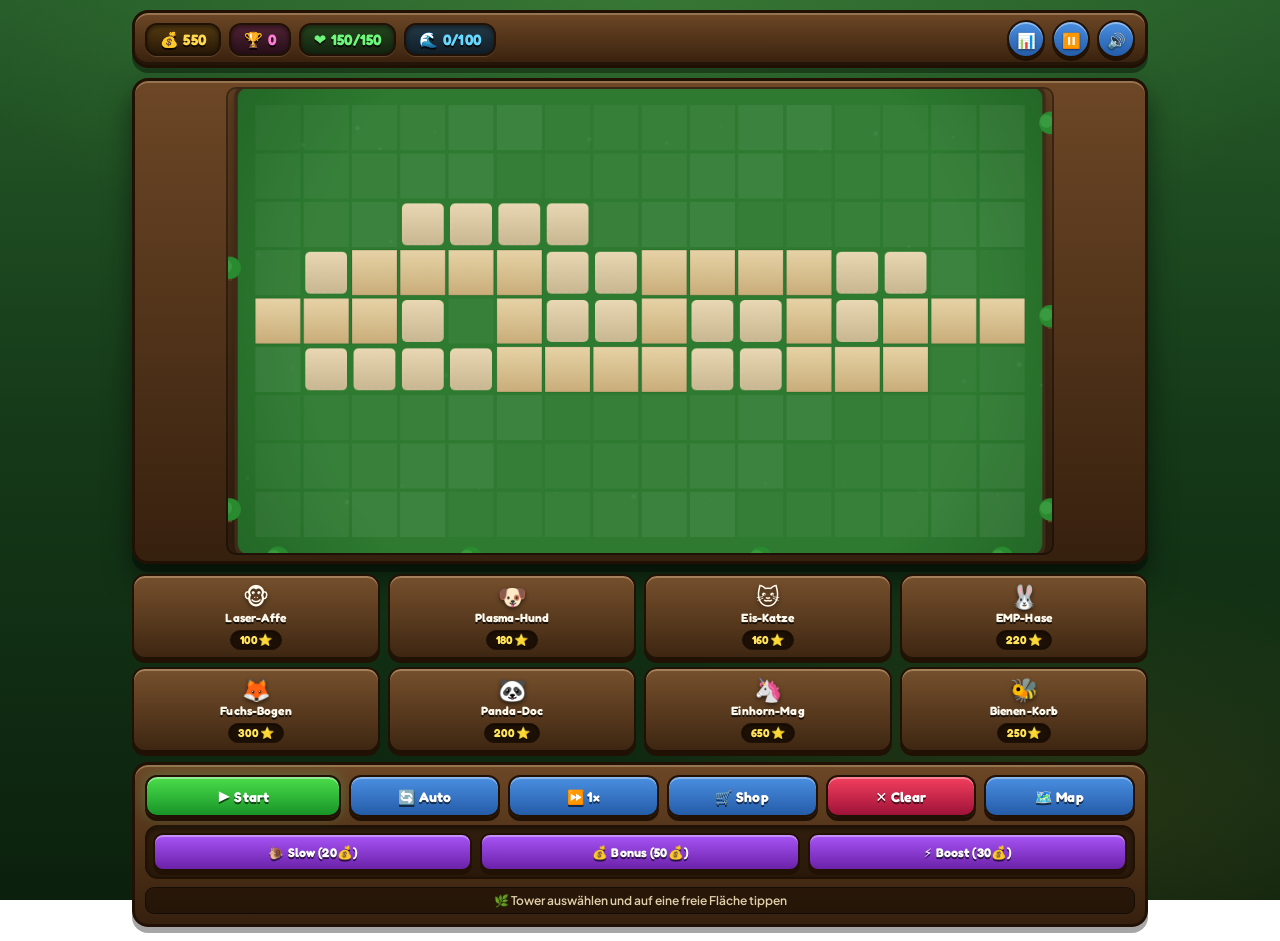
==== commit 9a61bad1: "Fix wave curve, maxLvl 6, mobile/desktop layout, touch tolerance, and map contrast" ====
--- a/web/index.html
+++ b/web/index.html
@@ -7,7 +7,7 @@
   <link rel="preconnect" href="https://fonts.googleapis.com" />
   <link rel="preconnect" href="https://fonts.gstatic.com" crossorigin />
   <link href="https://fonts.googleapis.com/css2?family=Fredoka:wght@500;600;700&family=Plus+Jakarta+Sans:wght@500;600;700;800&display=swap" rel="stylesheet" />
-  <link rel="stylesheet" href="./style.css?v=20261114" />
+  <link rel="stylesheet" href="./style.css?v=20261115c" />
 </head>
 <body>
   <div id="app">
@@ -98,6 +98,6 @@
   </div>
 
   <meta http-equiv="pragma" content="no-cache" />
-  <script src="./game.js?v=20261114"></script>
+  <script src="./game.js?v=20261115c"></script>
 </body>
 </html>
--- a/web/style.css
+++ b/web/style.css
@@ -184,6 +184,92 @@
   touch-action: manipulation;
   display: block;
   cursor: pointer;
+}
+
+@media (min-width: 901px) {
+  canvas {
+    max-height: 52dvh;
+    width: auto;
+    max-width: 100%;
+    margin: 0 auto;
+  }
+}
+
+@media (min-width: 901px) and (max-height: 780px) {
+  #app {
+    padding: 5px 12px 6px;
+  }
+  .hud {
+    padding: 4px 10px;
+    margin-bottom: 5px;
+  }
+  .hud > div:not(.hud-actions) {
+    padding: 3px 10px;
+    font-size: 13.5px;
+  }
+  .hud-actions button {
+    width: 32px;
+    height: 32px;
+    min-width: 32px;
+    min-height: 32px;
+    font-size: 13px;
+  }
+  .game-area {
+    gap: 5px;
+  }
+  main {
+    padding: 4px;
+  }
+  canvas {
+    max-height: 38dvh;
+  }
+  .tower-row {
+    gap: 5px;
+  }
+  .tower-row button {
+    min-height: 44px;
+    padding: 4px 6px;
+    gap: 1px;
+  }
+  .tower-row button .tower-icon {
+    font-size: 18px;
+  }
+  .tower-row button .tower-label {
+    font-size: 11px;
+  }
+  .tower-row button .tower-cost {
+    margin-top: 0;
+    padding: 1px 7px;
+    font-size: 10.5px;
+  }
+  .bottom-bar {
+    margin-top: 5px;
+    padding: 5px 8px;
+  }
+  .actions {
+    margin-bottom: 4px;
+  }
+  .actions button {
+    min-height: 34px;
+    padding: 5px 8px;
+    font-size: 13px;
+  }
+  .abilities,
+  #abilities {
+    margin-bottom: 4px;
+    padding: 3px;
+  }
+  .abilities button,
+  #abilities button {
+    min-height: 30px;
+    padding: 4px 6px;
+    font-size: 11.5px;
+  }
+  #hint {
+    min-height: 20px;
+    padding: 2px 8px;
+    font-size: 11px;
+  }
 }
 
 /* Game-Area: Desktop = vertikal, Mobile (media query) = horizontal */
@@ -264,10 +350,16 @@
 }
 
 .tower-row button:disabled {
-  opacity: 0.48;
-  filter: grayscale(0.7);
+  background: linear-gradient(180deg, #3a2d22 0%, #241b14 100%);
+  border: 2px dashed rgba(255, 232, 186, 0.22);
   cursor: not-allowed;
-  box-shadow: 0 2px 0 var(--cartoon-outline);
+  box-shadow: none;
+}
+
+.tower-row button:disabled .tower-icon,
+.tower-row button:disabled .tower-label {
+  opacity: 0.42;
+  filter: grayscale(0.85);
 }
 
 .tower-row button .tower-icon {
@@ -302,8 +394,9 @@
 }
 
 .tower-row button:disabled .tower-cost {
-  color: #b8ad98;
-  border-color: rgba(0, 0, 0, 0.45);
+  color: #fda4af;
+  background: rgba(38, 10, 14, 0.92);
+  border-color: rgba(251, 113, 133, 0.55);
 }
 
 /* ── Action Buttons Bar (Fat Arcade 3D Buttons) ── */
@@ -836,16 +929,18 @@
 .score-popup {
   position: fixed;
   pointer-events: none;
+  white-space: nowrap;
+  max-width: calc(100vw - 16px);
   font-family: var(--font-display);
   font-weight: 700;
-  font-size: 19px;
+  font-size: clamp(13px, 3.8vw, 18px);
+  padding: 6px 12px;
+  background: rgba(24, 13, 5, 0.85);
+  border: 2px solid var(--gold);
+  border-radius: 999px;
   color: var(--gold);
-  text-shadow:
-    -1px -1px 0 var(--cartoon-outline),
-    1px -1px 0 var(--cartoon-outline),
-    -1px 1px 0 var(--cartoon-outline),
-    1px 1px 0 var(--cartoon-outline),
-    0 3px 6px rgba(0, 0, 0, 0.75);
+  text-shadow: 0 2px 0 var(--cartoon-outline);
+  box-shadow: 0 6px 18px rgba(0, 0, 0, 0.65);
   z-index: 50;
   animation: floatUp 1.2s ease-out forwards;
 }
@@ -853,27 +948,35 @@
 @keyframes floatUp {
   0% {
     opacity: 1;
-    transform: translateY(0) scale(1);
+    transform: translateX(-50%) translateY(0) scale(1);
   }
   100% {
     opacity: 0;
-    transform: translateY(-40px) scale(1.2);
+    transform: translateX(-50%) translateY(-40px) scale(1.12);
   }
 }
 
 /* ── Mobile: BTD6 Side-by-Side & Portrait/Landscape Overlays ── */
 @media (max-width: 900px) {
+  body,
   #app {
+    overflow-x: hidden;
+    max-width: 100vw;
+  }
+  #app {
+    width: 100%;
     padding: 6px;
   }
   .game-area {
     display: flex !important;
     flex-direction: row !important;
-    align-items: stretch;
+    align-items: flex-start;
     gap: 6px;
+    width: 100%;
+    max-width: 100%;
   }
   main {
-    flex: 1;
+    flex: 1 1 0;
     min-width: 0;
     padding: 4px;
     margin: 0;
@@ -891,6 +994,8 @@
   .tower-panel {
     width: 82px;
     min-width: 62px;
+    flex-shrink: 0;
+    max-height: clamp(190px, 52vw, 320px);
     display: flex;
     flex-direction: column;
     background: linear-gradient(180deg, var(--wood-mid), var(--wood-dark));
@@ -898,6 +1003,7 @@
     border-radius: 12px;
     padding: 4px;
     overflow-y: auto;
+    -webkit-overflow-scrolling: touch;
   }
   .tower-row {
     display: flex;
@@ -930,11 +1036,13 @@
 
   /* HUD kompakter */
   .hud {
+    flex-wrap: wrap;
     padding: 5px 7px;
     gap: 5px;
     margin-bottom: 6px;
     border-radius: 12px;
     border-width: 2.5px;
+    max-width: 100%;
   }
   .hud > div:not(.hud-actions) {
     font-size: 11.5px;
@@ -1034,9 +1142,7 @@
   .popup-content #closeShopBtn,
   .popup-content #closeMapBtn,
   .popup-content #closeStatsBtn {
-    position: sticky;
-    bottom: 0;
-    z-index: 2;
+    position: static;
   }
   .shop-item {
     padding: 8px 10px;
@@ -1058,6 +1164,13 @@
 }
 
 @media (max-width: 450px) {
+  .hud,
+  .game-area,
+  .bottom-bar {
+    width: 100%;
+    max-width: 100%;
+    min-width: 0;
+  }
   .tower-panel {
     width: 60px;
     min-width: 48px;
@@ -1083,6 +1196,7 @@
   .hud > div:not(.hud-actions) {
     font-size: 10.5px;
     padding: 3px 5px;
+    min-width: 0;
   }
   .hud-actions {
     gap: 4px;
@@ -1098,22 +1212,41 @@
     display: grid;
     grid-template-columns: repeat(3, minmax(0, 1fr));
     gap: 5px;
+    width: 100%;
   }
   .actions button {
     font-size: 11.5px;
     min-height: 40px;
     padding: 6px 4px;
+    min-width: 0;
   }
   .abilities,
   #abilities {
     gap: 4px;
     padding: 4px;
+    width: 100%;
   }
   .abilities button,
   #abilities button {
     min-height: 38px;
     font-size: 10.5px;
     padding: 5px 3px;
+    min-width: 0;
+  }
+  .popup-content,
+  #statsOverlay .popup-content {
+    width: min(92vw, 350px);
+    max-width: min(92vw, 350px);
+    padding: 12px;
+  }
+  .shop-item {
+    gap: 8px;
+  }
+  .shop-item-info {
+    min-width: 0;
+  }
+  .target-mode select {
+    min-width: 0;
   }
   #statsContent {
     gap: 6px;
@@ -1126,3 +1259,72 @@
     font-size: 16px;
   }
 }
+
+/* ── M-02: Mobile Landscape (kompakt + ohne Scrollbar in Turmliste) ── */
+@media (max-height: 500px) and (orientation: landscape) {
+  #app {
+    padding: 2px 8px;
+  }
+  .hud {
+    padding: 3px 6px;
+    gap: 4px;
+    margin-bottom: 4px;
+  }
+  .hud > div:not(.hud-actions) {
+    font-size: 10.5px;
+    padding: 2px 6px;
+  }
+  .hud-actions button {
+    width: 30px;
+    height: 30px;
+    min-width: 30px;
+    min-height: 30px;
+    font-size: 12px;
+  }
+  .game-area {
+    gap: 6px;
+  }
+  canvas {
+    max-height: 51dvh;
+    width: auto !important;
+    max-width: 100%;
+    margin: 0 auto;
+  }
+  .tower-panel {
+    max-height: 51dvh;
+    scrollbar-width: none;
+  }
+  .tower-panel::-webkit-scrollbar {
+    display: none;
+  }
+  .bottom-bar {
+    margin-top: 4px;
+    padding: 5px 6px;
+  }
+  .actions {
+    gap: 4px;
+    margin-bottom: 4px;
+  }
+  .actions button {
+    min-height: 34px;
+    padding: 4px 6px;
+    font-size: 11px;
+  }
+  .abilities,
+  #abilities {
+    gap: 4px;
+    padding: 3px;
+    margin-bottom: 3px;
+  }
+  .abilities button,
+  #abilities button {
+    min-height: 30px;
+    padding: 3px 5px;
+    font-size: 10.5px;
+  }
+  #hint {
+    font-size: 10px;
+    padding: 2px 6px;
+    min-height: 18px;
+  }
+}
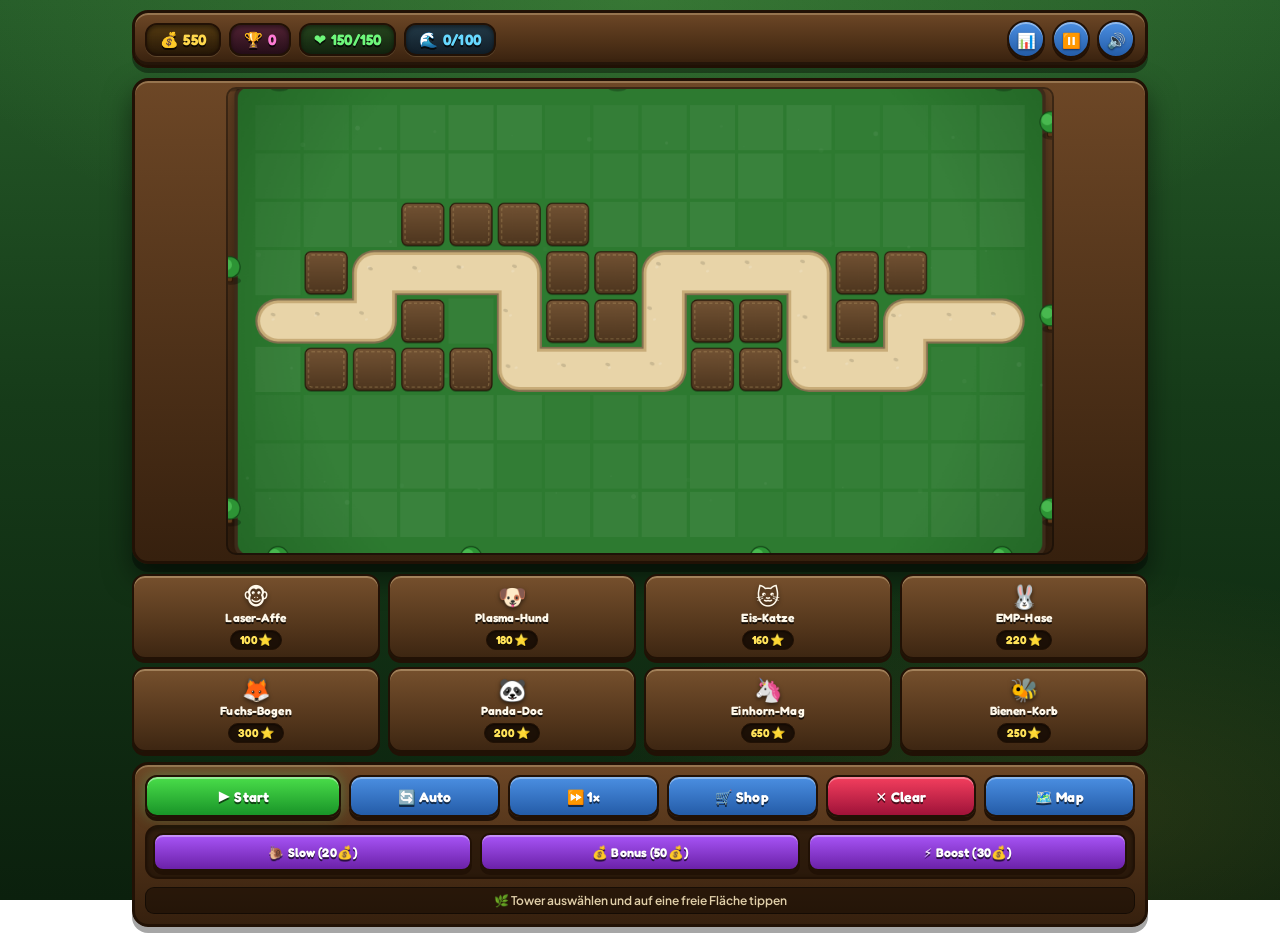
==== commit 3fa597cd: "Add BTD6 bloon/boss textures, range preview, shockwaves, floating texts, screen shake, and shortcuts" ====
--- a/web/index.html
+++ b/web/index.html
@@ -7,7 +7,7 @@
   <link rel="preconnect" href="https://fonts.googleapis.com" />
   <link rel="preconnect" href="https://fonts.gstatic.com" crossorigin />
   <link href="https://fonts.googleapis.com/css2?family=Fredoka:wght@500;600;700&family=Plus+Jakarta+Sans:wght@500;600;700;800&display=swap" rel="stylesheet" />
-  <link rel="stylesheet" href="./style.css?v=20261115c" />
+  <link rel="stylesheet" href="./style.css?v=20261115d" />
 </head>
 <body>
   <div id="app">
@@ -98,6 +98,6 @@
   </div>
 
   <meta http-equiv="pragma" content="no-cache" />
-  <script src="./game.js?v=20261115c"></script>
+  <script src="./game.js?v=20261115d"></script>
 </body>
 </html>
--- a/web/style.css
+++ b/web/style.css
@@ -340,13 +340,18 @@
 }
 
 .tower-row button.selected {
+  transform: translateY(-2px);
   border-color: #fde047;
-  background: linear-gradient(180deg, #2b7a3d 0%, #1b5428 100%);
-  box-shadow:
-    0 4px 0 #103318,
-    0 0 0 2px rgba(253, 224, 71, 0.4),
-    0 0 18px rgba(74, 222, 128, 0.45),
-    inset 0 2px 0 rgba(255, 255, 255, 0.38);
+  background: linear-gradient(180deg, #349449 0%, #1d612d 100%);
+  box-shadow:
+    0 5px 0 #103318,
+    0 0 0 3px rgba(253, 224, 71, 0.55),
+    0 0 20px rgba(74, 222, 128, 0.55),
+    inset 0 2px 0 rgba(255, 255, 255, 0.48);
+}
+
+.tower-row button.selected .tower-label {
+  color: #fef08a;
 }
 
 .tower-row button:disabled {
@@ -446,8 +451,28 @@
   background: linear-gradient(180deg, #4ade4a 0%, #199428 100%);
   box-shadow:
     0 4px 0 var(--cartoon-outline),
-    0 0 14px rgba(74, 222, 128, 0.3),
+    0 0 14px rgba(74, 222, 128, 0.35),
     inset 0 2px 0 rgba(255, 255, 255, 0.42);
+  animation: startPulse 2.2s ease-in-out infinite;
+}
+
+#startWave:disabled {
+  animation: none;
+}
+
+@keyframes startPulse {
+  0%, 100% {
+    box-shadow:
+      0 4px 0 var(--cartoon-outline),
+      0 0 12px rgba(74, 222, 128, 0.3),
+      inset 0 2px 0 rgba(255, 255, 255, 0.42);
+  }
+  50% {
+    box-shadow:
+      0 4px 0 var(--cartoon-outline),
+      0 0 22px rgba(74, 222, 128, 0.65),
+      inset 0 2px 0 rgba(255, 255, 255, 0.55);
+  }
 }
 
 #autoWaveBtn.active {
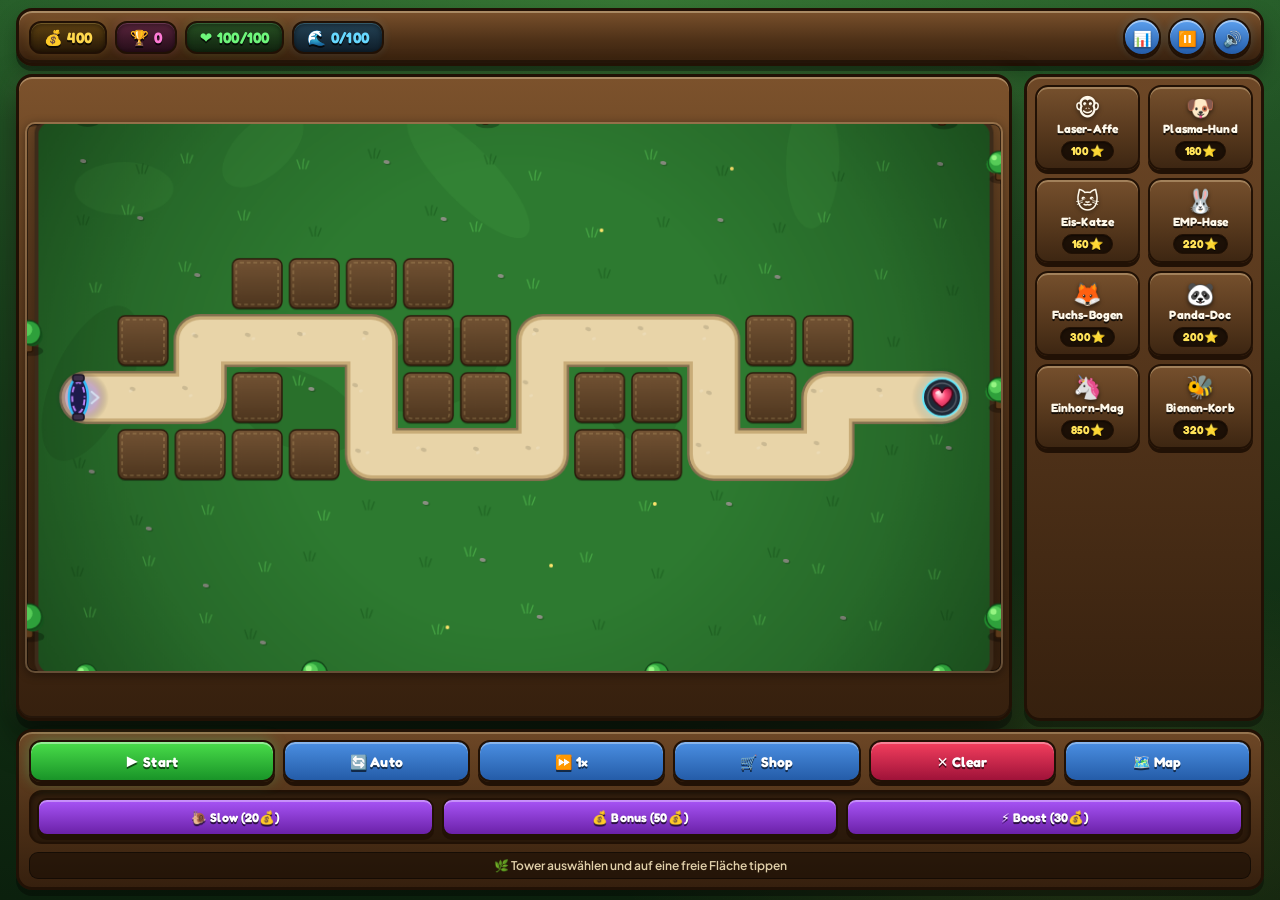
==== commit 0cd16e1e: "Add Full HD widescreen PC layout, iPhone 17 safe-area layout, upgraded map/projectile/tower graphics" ====
--- a/web/index.html
+++ b/web/index.html
@@ -1,4 +1,4 @@
-﻿<!doctype html>
+<!doctype html>
 <html lang="de">
 <head>
   <meta charset="utf-8" />
@@ -7,14 +7,14 @@
   <link rel="preconnect" href="https://fonts.googleapis.com" />
   <link rel="preconnect" href="https://fonts.gstatic.com" crossorigin />
   <link href="https://fonts.googleapis.com/css2?family=Fredoka:wght@500;600;700&family=Plus+Jakarta+Sans:wght@500;600;700;800&display=swap" rel="stylesheet" />
-  <link rel="stylesheet" href="./style.css?v=20261115d" />
+  <link rel="stylesheet" href="./style.css?v=20261115i" />
 </head>
 <body>
   <div id="app">
     <header class="hud">
       <div id="credits">💰 400</div>
       <div id="score">🏆 0</div>
-      <div id="core">❤️ 120/120</div>
+      <div id="core">❤️ 100/100</div>
       <div id="wave">🌊 0/100</div>
       <div class="hud-actions">
         <button id="statsBtn">📊</button>
@@ -98,6 +98,6 @@
   </div>
 
   <meta http-equiv="pragma" content="no-cache" />
-  <script src="./game.js?v=20261115d"></script>
+  <script src="./game.js?v=20261115i"></script>
 </body>
 </html>
--- a/web/style.css
+++ b/web/style.css
@@ -55,12 +55,13 @@
   justify-content: space-between;
   align-items: center;
   gap: 8px;
-  background: linear-gradient(180deg, var(--wood-light) 0%, var(--wood-mid) 60%, var(--wood-dark) 100%);
+  background: linear-gradient(180deg, #7a512c 0%, var(--wood-mid) 58%, var(--wood-dark) 100%);
   border: 3px solid var(--cartoon-outline);
   box-shadow:
-    inset 0 2px 0 var(--bevel-top),
-    inset 0 -3px 0 rgba(0, 0, 0, 0.35),
-    0 5px 0 rgba(0, 0, 0, 0.38);
+    inset 0 2px 0 rgba(255, 240, 200, 0.36),
+    inset 0 -3px 0 rgba(0, 0, 0, 0.38),
+    0 5px 0 rgba(0, 0, 0, 0.38),
+    0 10px 20px rgba(0, 0, 0, 0.28);
   padding: 7px 10px;
   border-radius: 16px;
   margin-bottom: 10px;
@@ -80,30 +81,35 @@
   background: var(--wood-inset);
   border: 2px solid var(--cartoon-outline);
   box-shadow:
-    inset 0 2px 4px rgba(0, 0, 0, 0.5),
-    0 1px 0 rgba(255, 232, 186, 0.16);
+    inset 0 1px 0 rgba(255, 255, 255, 0.14),
+    inset 0 2px 6px rgba(0, 0, 0, 0.52),
+    0 1px 0 rgba(255, 232, 186, 0.2);
   text-shadow: 0 2px 0 rgba(0, 0, 0, 0.75);
   white-space: nowrap;
 }
 
 .hud #credits {
   color: var(--gold);
-  background: linear-gradient(180deg, rgba(82, 58, 12, 0.75), rgba(34, 21, 5, 0.85));
+  background: linear-gradient(180deg, rgba(96, 68, 14, 0.8), rgba(34, 21, 5, 0.88));
+  box-shadow: inset 0 1px 0 rgba(255, 224, 120, 0.25), inset 0 2px 5px rgba(0, 0, 0, 0.48), 0 0 10px rgba(255, 216, 77, 0.12);
 }
 
 .hud #score {
   color: var(--pink);
-  background: linear-gradient(180deg, rgba(78, 24, 62, 0.7), rgba(34, 10, 26, 0.85));
+  background: linear-gradient(180deg, rgba(88, 28, 70, 0.76), rgba(34, 10, 26, 0.88));
+  box-shadow: inset 0 1px 0 rgba(255, 160, 224, 0.22), inset 0 2px 5px rgba(0, 0, 0, 0.48), 0 0 10px rgba(255, 123, 213, 0.12);
 }
 
 .hud #core {
   color: #6ef77b;
-  background: linear-gradient(180deg, rgba(20, 74, 30, 0.75), rgba(10, 34, 14, 0.85));
+  background: linear-gradient(180deg, rgba(24, 86, 36, 0.8), rgba(10, 34, 14, 0.88));
+  box-shadow: inset 0 1px 0 rgba(140, 255, 160, 0.22), inset 0 2px 5px rgba(0, 0, 0, 0.48), 0 0 10px rgba(110, 247, 123, 0.12);
 }
 
 .hud #wave {
   color: #67d8ff;
-  background: linear-gradient(180deg, rgba(16, 58, 86, 0.75), rgba(8, 28, 44, 0.85));
+  background: linear-gradient(180deg, rgba(20, 68, 100, 0.8), rgba(8, 28, 44, 0.88));
+  box-shadow: inset 0 1px 0 rgba(140, 230, 255, 0.24), inset 0 2px 5px rgba(0, 0, 0, 0.48), 0 0 10px rgba(103, 216, 255, 0.12);
 }
 
 .hud-actions {
@@ -123,11 +129,12 @@
   display: inline-flex;
   align-items: center;
   justify-content: center;
-  background: linear-gradient(180deg, #4b8fe2 0%, #245ca8 100%);
+  background: linear-gradient(180deg, #5ca0ef 0%, #245ca8 100%);
   border: 2.5px solid var(--cartoon-outline);
   box-shadow:
     0 3px 0 var(--cartoon-outline),
-    inset 0 2px 0 rgba(255, 255, 255, 0.38);
+    inset 0 2px 0 rgba(255, 255, 255, 0.45),
+    0 0 10px rgba(56, 189, 248, 0.18);
   color: #ffffff;
   border-radius: 999px;
   cursor: pointer;
@@ -138,8 +145,12 @@
 }
 
 .hud-actions button:hover {
-  filter: brightness(1.1);
+  filter: brightness(1.12);
   transform: translateY(-1px);
+  box-shadow:
+    0 4px 0 var(--cartoon-outline),
+    inset 0 2px 0 rgba(255, 255, 255, 0.52),
+    0 0 14px rgba(56, 189, 248, 0.35);
 }
 
 .hud-actions button:active {
@@ -166,109 +177,93 @@
 
 /* ── Game Canvas Frame ── */
 main {
-  background: linear-gradient(180deg, var(--wood-light), var(--wood-dark));
+  background: linear-gradient(180deg, #7c522c 0%, var(--wood-mid) 55%, var(--wood-dark) 100%);
   border-radius: 16px;
   padding: 6px;
   border: 3px solid var(--cartoon-outline);
   box-shadow:
-    inset 0 2px 0 var(--bevel-top),
+    inset 0 2px 0 rgba(255, 236, 196, 0.36),
+    inset 0 -2px 0 rgba(0, 0, 0, 0.32),
     0 8px 0 rgba(0, 0, 0, 0.35),
-    0 14px 28px rgba(0, 0, 0, 0.5);
+    0 16px 34px rgba(0, 0, 0, 0.55),
+    0 0 24px rgba(255, 224, 150, 0.08);
 }
 
 canvas {
   width: 100%;
   height: auto;
   border-radius: 10px;
-  border: 2px solid rgba(0, 0, 0, 0.45);
+  border: 2px solid rgba(255, 232, 186, 0.22);
+  box-shadow:
+    inset 0 0 0 1px rgba(0, 0, 0, 0.48),
+    0 2px 10px rgba(0, 0, 0, 0.4);
   touch-action: manipulation;
   display: block;
   cursor: pointer;
 }
 
 @media (min-width: 901px) {
+  #app {
+    max-width: 1920px;
+    width: 100%;
+    height: 100dvh;
+    display: flex;
+    flex-direction: column;
+    padding: 8px 16px 10px;
+    overflow: hidden;
+  }
+  .hud {
+    margin-bottom: 8px;
+    flex-shrink: 0;
+  }
+  #app .game-area {
+    display: flex;
+    flex-direction: row;
+    align-items: stretch;
+    flex: 1;
+    min-height: 0;
+    gap: 12px;
+  }
+  main {
+    flex: 1;
+    min-width: 0;
+    min-height: 0;
+    display: flex;
+    align-items: center;
+    justify-content: center;
+    padding: 6px;
+  }
   canvas {
-    max-height: 52dvh;
     width: auto;
+    height: auto;
     max-width: 100%;
+    max-height: 100%;
+    aspect-ratio: 16 / 9;
     margin: 0 auto;
   }
-}
-
-@media (min-width: 901px) and (max-height: 780px) {
-  #app {
-    padding: 5px 12px 6px;
-  }
-  .hud {
-    padding: 4px 10px;
-    margin-bottom: 5px;
-  }
-  .hud > div:not(.hud-actions) {
-    padding: 3px 10px;
-    font-size: 13.5px;
-  }
-  .hud-actions button {
-    width: 32px;
-    height: 32px;
-    min-width: 32px;
-    min-height: 32px;
-    font-size: 13px;
-  }
-  .game-area {
-    gap: 5px;
-  }
-  main {
-    padding: 4px;
-  }
-  canvas {
-    max-height: 38dvh;
-  }
-  .tower-row {
-    gap: 5px;
-  }
-  .tower-row button {
-    min-height: 44px;
-    padding: 4px 6px;
-    gap: 1px;
-  }
-  .tower-row button .tower-icon {
-    font-size: 18px;
-  }
-  .tower-row button .tower-label {
-    font-size: 11px;
-  }
-  .tower-row button .tower-cost {
-    margin-top: 0;
-    padding: 1px 7px;
-    font-size: 10.5px;
-  }
-  .bottom-bar {
-    margin-top: 5px;
-    padding: 5px 8px;
-  }
-  .actions {
-    margin-bottom: 4px;
-  }
-  .actions button {
-    min-height: 34px;
-    padding: 5px 8px;
-    font-size: 13px;
-  }
-  .abilities,
-  #abilities {
-    margin-bottom: 4px;
-    padding: 3px;
-  }
-  .abilities button,
-  #abilities button {
-    min-height: 30px;
-    padding: 4px 6px;
-    font-size: 11.5px;
-  }
-  #hint {
-    min-height: 20px;
-    padding: 2px 8px;
-    font-size: 11px;
+  #app .tower-panel {
+    display: flex;
+    flex-direction: column;
+    width: clamp(240px, 18vw, 320px);
+    flex-shrink: 0;
+    background: linear-gradient(180deg, var(--wood-light), var(--wood-dark));
+    border: 3px solid var(--cartoon-outline);
+    border-radius: 16px;
+    padding: 8px;
+    overflow-y: auto;
+    box-shadow:
+      inset 0 2px 0 var(--bevel-top),
+      0 6px 0 rgba(0, 0, 0, 0.35);
+  }
+  #app .tower-row {
+    grid-template-columns: repeat(2, 1fr);
+    gap: 8px;
+    align-content: start;
+  }
+  #app .bottom-bar {
+    margin-top: 8px;
+    flex-shrink: 0;
+    padding: 8px 10px;
   }
 }
 
@@ -495,6 +490,18 @@
     0 4px 0 var(--cartoon-outline),
     0 0 14px rgba(251, 146, 60, 0.55),
     inset 0 2px 0 rgba(255, 255, 255, 0.42);
+}
+
+#speedBtn.turbo {
+  background: linear-gradient(180deg, #ff6b2b 0%, #dc2626 55%, #991b1b 100%);
+  border-color: #fef08a;
+  color: #fffbeb;
+  text-shadow: 0 1px 2px rgba(24, 13, 5, 0.9), 0 0 8px rgba(254, 240, 138, 0.65);
+  box-shadow:
+    0 4px 0 var(--cartoon-outline),
+    0 0 18px rgba(239, 68, 68, 0.78),
+    0 0 8px rgba(251, 146, 60, 0.85),
+    inset 0 2px 0 rgba(254, 240, 138, 0.55);
 }
 
 #clearSelection {
@@ -990,7 +997,7 @@
   }
   #app {
     width: 100%;
-    padding: 6px;
+    padding: max(6px, env(safe-area-inset-top)) max(6px, env(safe-area-inset-right)) max(8px, env(safe-area-inset-bottom)) max(6px, env(safe-area-inset-left));
   }
   .game-area {
     display: flex !important;
@@ -1197,7 +1204,7 @@
     min-width: 0;
   }
   .tower-panel {
-    width: 60px;
+    width: 74px;
     min-width: 48px;
     padding: 3px;
   }
@@ -1208,7 +1215,9 @@
     font-size: 15px;
   }
   .tower-row button .tower-label {
-    display: none;
+    display: block;
+    font-size: 8.5px;
+    line-height: 1.1;
   }
   .tower-row button .tower-cost {
     font-size: 9.5px;
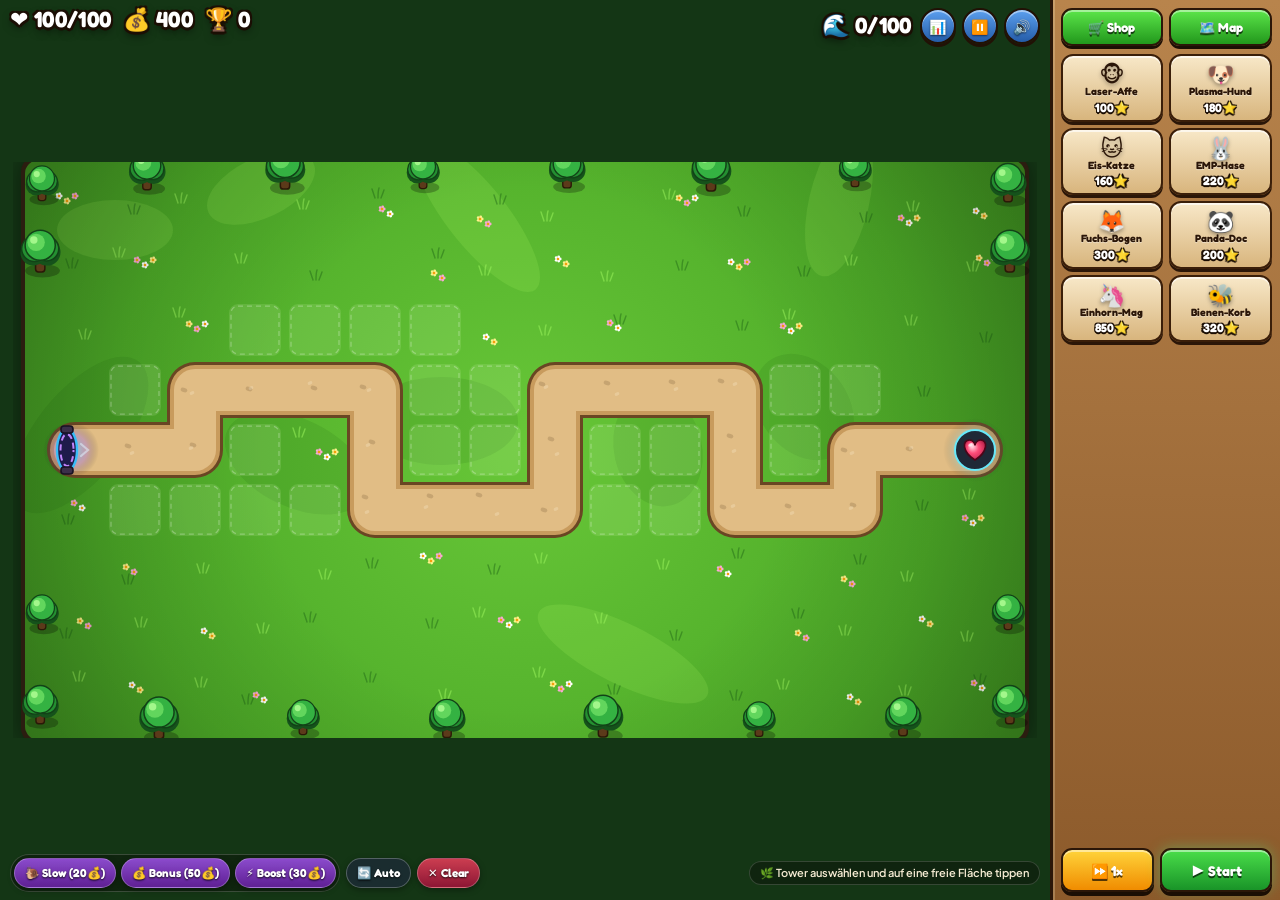
==== commit fc0b83e5: "Apply BTD6 sidebar layout, authentic 4-map themes, and updated bloon/blimp designs" ====
--- a/web/index.html
+++ b/web/index.html
@@ -7,49 +7,56 @@
   <link rel="preconnect" href="https://fonts.googleapis.com" />
   <link rel="preconnect" href="https://fonts.gstatic.com" crossorigin />
   <link href="https://fonts.googleapis.com/css2?family=Fredoka:wght@500;600;700&family=Plus+Jakarta+Sans:wght@500;600;700;800&display=swap" rel="stylesheet" />
-  <link rel="stylesheet" href="./style.css?v=20261115i" />
+  <link rel="stylesheet" href="./style.css?v=20261115l" />
 </head>
 <body>
   <div id="app">
-    <header class="hud">
-      <div id="credits">💰 400</div>
-      <div id="score">🏆 0</div>
-      <div id="core">❤️ 100/100</div>
-      <div id="wave">🌊 0/100</div>
-      <div class="hud-actions">
-        <button id="statsBtn">📊</button>
-        <button id="pauseBtn">⏸️</button>
-        <button id="soundBtn">🔊</button>
+    <div class="game-area">
+      <div class="stage-wrap">
+        <main>
+          <canvas id="game" width="1024" height="576"></canvas>
+        </main>
+
+        <div class="hud-floating-left">
+          <div id="core">❤️ 100/100</div>
+          <div id="credits">💰 400</div>
+          <div id="score">🏆 0</div>
+        </div>
+
+        <div class="hud-floating-right">
+          <div id="wave">🌊 0/100</div>
+          <div class="hud-actions">
+            <button id="statsBtn">📊</button>
+            <button id="pauseBtn">⏸️</button>
+            <button id="soundBtn">🔊</button>
+          </div>
+        </div>
+
+        <div class="bottom-floating">
+          <div id="abilities" class="abilities">
+            <button id="abilSlow">🐌 Slow (20💰)</button>
+            <button id="abilCredits">💰 Bonus (50💰)</button>
+            <button id="abilBoost">⚡ Boost (30💰)</button>
+          </div>
+          <button id="autoWaveBtn">🔄 Auto</button>
+          <button id="clearSelection">✕ Clear</button>
+          <p id="hint">🌿 Tower auswählen und auf eine freie Fläche tippen</p>
+        </div>
       </div>
-    </header>
 
-    <div class="game-area">
-      <main>
-        <canvas id="game" width="1024" height="576"></canvas>
-      </main>
-      <div class="tower-panel">
+      <aside class="tower-panel">
+        <div class="sidebar-top">
+          <button id="shopBtn">🛒 Shop</button>
+          <button id="mapBtn">🗺️ Map</button>
+        </div>
         <div class="tower-row" id="towerButtons"></div>
-      </div>
+        <div class="sidebar-bottom">
+          <button id="speedBtn">⏩ 1×</button>
+          <button id="startWave">▶ Start</button>
+        </div>
+      </aside>
     </div>
 
-    <div class="bottom-bar">
-      <div class="actions">
-        <button id="startWave">▶ Start</button>
-        <button id="autoWaveBtn">🔄 Auto</button>
-        <button id="speedBtn">⏩ 1×</button>
-        <button id="shopBtn">🛒 Shop</button>
-        <button id="clearSelection">✕ Clear</button>
-        <button id="mapBtn">🗺️ Map</button>
-      </div>
-      <div id="abilities" class="abilities">
-        <button id="abilSlow">🐌 Slow (20💰)</button>
-        <button id="abilCredits">💰 Bonus (50💰)</button>
-        <button id="abilBoost">⚡ Boost (30💰)</button>
-      </div>
-      <p id="hint">🌿 Tower auswählen und auf eine freie Fläche tippen</p>
-    </div>
-
-    <!-- Upgrade Popup -->
     <div id="upgradePopup" class="popup hidden">
       <div class="popup-content">
         <h3 id="upgradeTitle">🔫 Laser ★1</h3>
@@ -70,7 +77,6 @@
       </div>
     </div>
 
-    <!-- Shop Popup -->
     <div id="shopPopup" class="popup hidden">
       <div class="popup-content">
         <h3>🛒 Shop</h3>
@@ -79,7 +85,6 @@
       </div>
     </div>
 
-    <!-- Map Selection -->
     <div id="mapPopup" class="popup hidden">
       <div class="popup-content">
         <h3>🗺️ Karte wählen</h3>
@@ -98,6 +103,6 @@
   </div>
 
   <meta http-equiv="pragma" content="no-cache" />
-  <script src="./game.js?v=20261115i"></script>
+  <script src="./game.js?v=20261115l"></script>
 </body>
 </html>
--- a/web/style.css
+++ b/web/style.css
@@ -46,85 +46,91 @@
 #app {
   max-width: 1040px;
   margin: 0 auto;
-  padding: 10px 12px 14px;
-}
-
-/* ── HUD – BTD6 Cartoon Wood Top Bar ── */
-.hud {
-  display: flex;
-  justify-content: space-between;
-  align-items: center;
+  padding: 8px;
+}
+
+.game-area {
+  display: flex;
+  flex-direction: column;
   gap: 8px;
-  background: linear-gradient(180deg, #7a512c 0%, var(--wood-mid) 58%, var(--wood-dark) 100%);
+}
+
+.stage-wrap {
+  display: grid;
+  grid-template-columns: 1fr auto;
+  align-items: center;
+  gap: 6px;
+}
+
+main {
+  grid-column: 1 / -1;
+  background: linear-gradient(180deg, #7c522c 0%, var(--wood-mid) 55%, var(--wood-dark) 100%);
+  border-radius: 14px;
+  padding: 5px;
   border: 3px solid var(--cartoon-outline);
   box-shadow:
-    inset 0 2px 0 rgba(255, 240, 200, 0.36),
-    inset 0 -3px 0 rgba(0, 0, 0, 0.38),
-    0 5px 0 rgba(0, 0, 0, 0.38),
-    0 10px 20px rgba(0, 0, 0, 0.28);
-  padding: 7px 10px;
-  border-radius: 16px;
-  margin-bottom: 10px;
-}
-
-.hud > div:not(.hud-actions) {
-  display: flex;
-  align-items: center;
-  gap: 6px;
+    inset 0 2px 0 rgba(255, 236, 196, 0.34),
+    0 6px 0 rgba(0, 0, 0, 0.35),
+    0 14px 28px rgba(0, 0, 0, 0.5);
+}
+
+canvas {
+  width: 100%;
+  height: auto;
+  aspect-ratio: 16 / 9;
+  border-radius: 10px;
+  border: 2px solid rgba(255, 232, 186, 0.22);
+  touch-action: manipulation;
+  display: block;
+  cursor: pointer;
+}
+
+.hud-floating-left {
+  display: flex;
+  align-items: center;
+  gap: 10px;
+  pointer-events: none;
+}
+
+.hud-floating-left > div,
+#wave {
   font-family: var(--font-display);
-  font-weight: 700;
-  font-size: 15px;
+  font-weight: 800;
+  font-size: clamp(16px, 1.8vw, 22px);
+  line-height: 1.05;
   letter-spacing: 0.015em;
   font-variant-numeric: tabular-nums;
-  padding: 5px 13px;
-  border-radius: 12px;
-  background: var(--wood-inset);
-  border: 2px solid var(--cartoon-outline);
-  box-shadow:
-    inset 0 1px 0 rgba(255, 255, 255, 0.14),
-    inset 0 2px 6px rgba(0, 0, 0, 0.52),
-    0 1px 0 rgba(255, 232, 186, 0.2);
-  text-shadow: 0 2px 0 rgba(0, 0, 0, 0.75);
+  color: #ffffff;
+  background: transparent;
+  border: none;
+  padding: 0;
   white-space: nowrap;
-}
-
-.hud #credits {
-  color: var(--gold);
-  background: linear-gradient(180deg, rgba(96, 68, 14, 0.8), rgba(34, 21, 5, 0.88));
-  box-shadow: inset 0 1px 0 rgba(255, 224, 120, 0.25), inset 0 2px 5px rgba(0, 0, 0, 0.48), 0 0 10px rgba(255, 216, 77, 0.12);
-}
-
-.hud #score {
-  color: var(--pink);
-  background: linear-gradient(180deg, rgba(88, 28, 70, 0.76), rgba(34, 10, 26, 0.88));
-  box-shadow: inset 0 1px 0 rgba(255, 160, 224, 0.22), inset 0 2px 5px rgba(0, 0, 0, 0.48), 0 0 10px rgba(255, 123, 213, 0.12);
-}
-
-.hud #core {
-  color: #6ef77b;
-  background: linear-gradient(180deg, rgba(24, 86, 36, 0.8), rgba(10, 34, 14, 0.88));
-  box-shadow: inset 0 1px 0 rgba(140, 255, 160, 0.22), inset 0 2px 5px rgba(0, 0, 0, 0.48), 0 0 10px rgba(110, 247, 123, 0.12);
-}
-
-.hud #wave {
-  color: #67d8ff;
-  background: linear-gradient(180deg, rgba(20, 68, 100, 0.8), rgba(8, 28, 44, 0.88));
-  box-shadow: inset 0 1px 0 rgba(140, 230, 255, 0.24), inset 0 2px 5px rgba(0, 0, 0, 0.48), 0 0 10px rgba(103, 216, 255, 0.12);
+  text-shadow:
+    -2px -2px 0 #1b0e04,
+     2px -2px 0 #1b0e04,
+    -2px  2px 0 #1b0e04,
+     2px  2px 0 #1b0e04,
+     0    3px 0 #1b0e04,
+     0    4px 8px rgba(0, 0, 0, 0.55);
+}
+
+.hud-floating-right {
+  display: flex;
+  align-items: center;
+  gap: 8px;
 }
 
 .hud-actions {
   display: flex;
   align-items: center;
-  gap: 7px;
-  margin-left: auto;
-}
-
-/* Round BTD6 Icon Buttons */
+  gap: 6px;
+}
+
 .hud-actions button {
-  width: 38px;
-  height: 38px;
-  min-width: 38px;
-  min-height: 38px;
+  width: 36px;
+  height: 36px;
+  min-width: 36px;
+  min-height: 36px;
   padding: 0;
   display: inline-flex;
   align-items: center;
@@ -133,12 +139,11 @@
   border: 2.5px solid var(--cartoon-outline);
   box-shadow:
     0 3px 0 var(--cartoon-outline),
-    inset 0 2px 0 rgba(255, 255, 255, 0.45),
-    0 0 10px rgba(56, 189, 248, 0.18);
+    inset 0 2px 0 rgba(255, 255, 255, 0.45);
   color: #ffffff;
   border-radius: 999px;
   cursor: pointer;
-  font-size: 15px;
+  font-size: 14px;
   line-height: 1;
   text-shadow: 0 1px 2px rgba(0, 0, 0, 0.5);
   transition: transform 0.08s ease, filter 0.12s ease, box-shadow 0.08s ease;
@@ -147,17 +152,11 @@
 .hud-actions button:hover {
   filter: brightness(1.12);
   transform: translateY(-1px);
-  box-shadow:
-    0 4px 0 var(--cartoon-outline),
-    inset 0 2px 0 rgba(255, 255, 255, 0.52),
-    0 0 14px rgba(56, 189, 248, 0.35);
 }
 
 .hud-actions button:active {
   transform: translateY(2px);
-  box-shadow:
-    0 1px 0 var(--cartoon-outline),
-    inset 0 1px 0 rgba(255, 255, 255, 0.25);
+  box-shadow: 0 1px 0 var(--cartoon-outline);
 }
 
 .hud-actions button.active,
@@ -171,67 +170,359 @@
 
 .hud-actions button.muted {
   background: linear-gradient(180deg, #64748b 0%, #334155 100%);
-  opacity: 0.65;
-  filter: grayscale(0.6);
-}
-
-/* ── Game Canvas Frame ── */
-main {
-  background: linear-gradient(180deg, #7c522c 0%, var(--wood-mid) 55%, var(--wood-dark) 100%);
-  border-radius: 16px;
-  padding: 6px;
-  border: 3px solid var(--cartoon-outline);
-  box-shadow:
-    inset 0 2px 0 rgba(255, 236, 196, 0.36),
-    inset 0 -2px 0 rgba(0, 0, 0, 0.32),
-    0 8px 0 rgba(0, 0, 0, 0.35),
-    0 16px 34px rgba(0, 0, 0, 0.55),
-    0 0 24px rgba(255, 224, 150, 0.08);
-}
-
-canvas {
-  width: 100%;
-  height: auto;
-  border-radius: 10px;
-  border: 2px solid rgba(255, 232, 186, 0.22);
-  box-shadow:
-    inset 0 0 0 1px rgba(0, 0, 0, 0.48),
-    0 2px 10px rgba(0, 0, 0, 0.4);
-  touch-action: manipulation;
-  display: block;
+  opacity: 0.7;
+  filter: grayscale(0.5);
+}
+
+.bottom-floating {
+  grid-column: 1 / -1;
+  display: flex;
+  align-items: center;
+  gap: 6px;
+  flex-wrap: wrap;
+}
+
+.bottom-floating button {
+  pointer-events: auto;
+}
+
+.abilities,
+#abilities {
+  display: flex;
+  align-items: center;
+  gap: 5px;
+  padding: 3px;
+  border-radius: 999px;
+  background: rgba(14, 24, 12, 0.55);
+  border: 1.5px solid rgba(255, 255, 255, 0.18);
+  backdrop-filter: blur(4px);
+}
+
+.abilities.hidden,
+#abilities.hidden {
+  display: none;
+}
+
+.abilities button,
+#abilities button,
+#autoWaveBtn,
+#clearSelection {
+  min-height: 30px;
+  padding: 4px 10px;
+  border-radius: 999px;
+  font-family: var(--font-display);
+  font-size: 11.5px;
+  font-weight: 700;
+  color: #ffffff;
+  text-shadow: 0 1px 2px rgba(0, 0, 0, 0.85);
+  border: 1.5px solid rgba(255, 255, 255, 0.25);
+  background: rgba(30, 41, 59, 0.72);
+  backdrop-filter: blur(4px);
+  box-shadow: 0 2px 6px rgba(0, 0, 0, 0.35);
   cursor: pointer;
-}
-
-@media (min-width: 901px) {
+  transition: transform 0.08s ease, filter 0.12s ease;
+}
+
+.abilities button,
+#abilities button {
+  background: linear-gradient(180deg, rgba(168, 85, 247, 0.82), rgba(107, 33, 168, 0.88));
+}
+
+.abilities button:hover:not(:disabled),
+#abilities button:hover:not(:disabled),
+#autoWaveBtn:hover,
+#clearSelection:hover {
+  filter: brightness(1.12);
+  transform: translateY(-1px);
+}
+
+.abilities button:disabled,
+#abilities button:disabled {
+  opacity: 0.45;
+  filter: grayscale(0.8);
+  cursor: not-allowed;
+}
+
+#autoWaveBtn.active {
+  background: linear-gradient(180deg, rgba(56, 189, 248, 0.88), rgba(2, 132, 199, 0.92));
+  border-color: #bae6fd;
+}
+
+#clearSelection {
+  background: linear-gradient(180deg, rgba(244, 63, 94, 0.82), rgba(159, 18, 57, 0.88));
+}
+
+#hint {
+  margin: 0 0 0 auto;
+  padding: 4px 10px;
+  border-radius: 999px;
+  background: rgba(14, 24, 12, 0.56);
+  border: 1.5px solid rgba(255, 255, 255, 0.16);
+  backdrop-filter: blur(4px);
+  color: #f4ead2;
+  font-size: 11px;
+  font-weight: 600;
+  white-space: nowrap;
+  overflow: hidden;
+  text-overflow: ellipsis;
+  max-width: 100%;
+}
+
+.tower-panel {
+  display: flex;
+  flex-direction: column;
+  gap: 8px;
+  padding: 8px;
+  background: linear-gradient(180deg, #b8844c, #8c5a2b);
+  border: 3px solid #2b1608;
+  border-radius: 14px;
+  box-shadow: inset 0 2px 0 rgba(255, 240, 200, 0.32), 0 6px 0 rgba(0, 0, 0, 0.35);
+}
+
+.sidebar-top,
+.sidebar-bottom {
+  display: flex;
+  gap: 6px;
+  flex-shrink: 0;
+}
+
+.sidebar-top button,
+.sidebar-bottom button {
+  flex: 1;
+  min-height: 38px;
+  padding: 6px 8px;
+  border-radius: 11px;
+  font-family: var(--font-display);
+  font-size: 13px;
+  font-weight: 700;
+  color: #ffffff;
+  border: 2.5px solid #2b1608;
+  text-shadow: 0 1.5px 0 rgba(0, 0, 0, 0.65);
+  cursor: pointer;
+  transition: transform 0.08s ease, filter 0.12s ease, box-shadow 0.08s ease;
+}
+
+.sidebar-top button {
+  background: linear-gradient(180deg, #5ce64a 0%, #22981c 100%);
+  box-shadow:
+    0 3px 0 #1b0e04,
+    inset 0 2px 0 rgba(255, 255, 255, 0.45);
+}
+
+.sidebar-top button:hover,
+.sidebar-bottom button:hover:not(:disabled) {
+  filter: brightness(1.08);
+  transform: translateY(-1px);
+}
+
+.sidebar-top button:active,
+.sidebar-bottom button:active:not(:disabled) {
+  transform: translateY(2px);
+  box-shadow: 0 1px 0 #1b0e04;
+}
+
+.sidebar-bottom button {
+  min-height: 44px;
+  font-size: 14px;
+}
+
+#speedBtn {
+  background: linear-gradient(180deg, #ffd43b 0%, #f08c00 100%);
+  box-shadow:
+    0 4px 0 #1b0e04,
+    inset 0 2px 0 rgba(255, 255, 255, 0.48);
+}
+
+#speedBtn.active {
+  background: linear-gradient(180deg, #fb923c 0%, #d9480f 100%);
+  border-color: #fff3bf;
+}
+
+#speedBtn.turbo {
+  background: linear-gradient(180deg, #ff6b2b 0%, #dc2626 60%, #991b1b 100%);
+  border-color: #fef08a;
+  box-shadow:
+    0 4px 0 #1b0e04,
+    0 0 14px rgba(239, 68, 68, 0.65),
+    inset 0 2px 0 rgba(254, 240, 138, 0.5);
+}
+
+#startWave {
+  flex: 1.25;
+  background: linear-gradient(180deg, #4ade4a 0%, #199428 100%);
+  box-shadow:
+    0 4px 0 #1b0e04,
+    0 0 14px rgba(74, 222, 128, 0.4),
+    inset 0 2px 0 rgba(255, 255, 255, 0.48);
+  animation: startPulse 2.2s ease-in-out infinite;
+}
+
+#startWave:disabled {
+  animation: none;
+  opacity: 0.6;
+  cursor: not-allowed;
+}
+
+@keyframes startPulse {
+  0%, 100% {
+    box-shadow:
+      0 4px 0 #1b0e04,
+      0 0 10px rgba(74, 222, 128, 0.3),
+      inset 0 2px 0 rgba(255, 255, 255, 0.45);
+  }
+  50% {
+    box-shadow:
+      0 4px 0 #1b0e04,
+      0 0 20px rgba(74, 222, 128, 0.65),
+      inset 0 2px 0 rgba(255, 255, 255, 0.58);
+  }
+}
+
+.tower-row {
+  display: grid;
+  grid-template-columns: repeat(4, 1fr);
+  gap: 6px;
+  align-content: start;
+}
+
+.tower-row button {
+  position: relative;
+  display: flex;
+  flex-direction: column;
+  align-items: center;
+  justify-content: center;
+  gap: 2px;
+  border: 2.5px solid #3a1e09;
+  background: linear-gradient(180deg, #f8e8c8 0%, #d8b57d 100%);
+  color: #2b1608;
+  border-radius: 12px;
+  padding: 6px 4px 5px;
+  font-size: 11px;
+  font-weight: 700;
+  cursor: pointer;
+  transition: transform 0.08s ease, box-shadow 0.1s ease, filter 0.12s ease, border-color 0.12s ease;
+  min-height: 62px;
+  box-shadow:
+    0 3px 0 #2b1608,
+    inset 0 2px 0 rgba(255, 255, 255, 0.65);
+}
+
+.tower-row button:hover:not(:disabled) {
+  transform: translateY(-2px);
+  filter: brightness(1.06);
+  box-shadow:
+    0 5px 0 #2b1608,
+    0 0 10px rgba(255, 224, 130, 0.45),
+    inset 0 2px 0 rgba(255, 255, 255, 0.78);
+}
+
+.tower-row button:active:not(:disabled) {
+  transform: translateY(2px);
+  box-shadow: 0 1px 0 #2b1608;
+}
+
+.tower-row button.selected {
+  transform: translateY(-2px);
+  border-color: #fde047;
+  background: linear-gradient(180deg, #5be068 0%, #249635 100%);
+  box-shadow:
+    0 4px 0 #103318,
+    0 0 0 2.5px rgba(253, 224, 71, 0.65),
+    inset 0 2px 0 rgba(255, 255, 255, 0.52);
+}
+
+.tower-row button.selected .tower-label {
+  color: #ffffff;
+  text-shadow: 0 1px 0 rgba(0, 0, 0, 0.65);
+}
+
+.tower-row button:disabled {
+  background: linear-gradient(180deg, #6e5943 0%, #4b3b2a 100%);
+  border: 2px dashed rgba(43, 22, 8, 0.45);
+  cursor: not-allowed;
+  box-shadow: none;
+}
+
+.tower-row button:disabled .tower-icon,
+.tower-row button:disabled .tower-label {
+  opacity: 0.48;
+  filter: grayscale(0.75);
+}
+
+.tower-row button .tower-icon {
+  font-size: 22px;
+  line-height: 1;
+  filter: drop-shadow(0 2px 2px rgba(0, 0, 0, 0.35));
+}
+
+.tower-row button .tower-label {
+  font-family: var(--font-display);
+  font-size: 10.5px;
+  font-weight: 700;
+  color: #2b1608;
+  text-shadow: 0 1px 0 rgba(255, 255, 255, 0.45);
+  line-height: 1.1;
+  text-align: center;
+}
+
+.tower-row button .tower-cost {
+  font-family: var(--font-display);
+  font-size: 12px;
+  font-weight: 800;
+  font-variant-numeric: tabular-nums;
+  color: #ffffff;
+  background: transparent;
+  border: none;
+  padding: 0;
+  text-shadow:
+    -1.2px -1.2px 0 #1b0e04,
+     1.2px -1.2px 0 #1b0e04,
+    -1.2px  1.2px 0 #1b0e04,
+     1.2px  1.2px 0 #1b0e04,
+     0      2px   0 #1b0e04;
+}
+
+.tower-row button:disabled .tower-cost {
+  color: #fda4af;
+}
+
+@media (min-width: 901px), (max-height: 500px) and (orientation: landscape) {
   #app {
-    max-width: 1920px;
-    width: 100%;
+    width: 100vw;
     height: 100dvh;
+    max-width: 100%;
+    padding: 0;
+    overflow: hidden;
     display: flex;
-    flex-direction: column;
-    padding: 8px 16px 10px;
-    overflow: hidden;
-  }
-  .hud {
-    margin-bottom: 8px;
-    flex-shrink: 0;
-  }
-  #app .game-area {
+  }
+  .game-area {
     display: flex;
     flex-direction: row;
-    align-items: stretch;
-    flex: 1;
-    min-height: 0;
-    gap: 12px;
-  }
-  main {
+    width: 100%;
+    height: 100%;
+    gap: 0;
+  }
+  .stage-wrap {
+    position: relative;
     flex: 1;
     min-width: 0;
-    min-height: 0;
+    height: 100%;
     display: flex;
     align-items: center;
     justify-content: center;
-    padding: 6px;
+    background: #143615;
+  }
+  main {
+    width: 100%;
+    height: 100%;
+    display: flex;
+    align-items: center;
+    justify-content: center;
+    background: transparent;
+    border: none;
+    box-shadow: none;
+    padding: 0;
+    border-radius: 0;
   }
   canvas {
     width: auto;
@@ -239,357 +530,63 @@
     max-width: 100%;
     max-height: 100%;
     aspect-ratio: 16 / 9;
+    border: none;
+    border-radius: 0;
+    box-shadow: none;
     margin: 0 auto;
   }
-  #app .tower-panel {
+  .hud-floating-left {
+    position: absolute;
+    top: 8px;
+    left: 10px;
+    display: flex;
+    gap: 12px;
+    z-index: 10;
+    pointer-events: none;
+  }
+  .hud-floating-right {
+    position: absolute;
+    top: 8px;
+    right: 10px;
+    display: flex;
+    align-items: center;
+    gap: 8px;
+    z-index: 10;
+  }
+  .bottom-floating {
+    position: absolute;
+    bottom: 8px;
+    left: 10px;
+    right: 10px;
+    display: flex;
+    align-items: center;
+    gap: 6px;
+    flex-wrap: wrap;
+    z-index: 10;
+    pointer-events: none;
+  }
+  .tower-panel {
+    width: clamp(150px, 18vw, 250px);
+    height: 100%;
     display: flex;
     flex-direction: column;
-    width: clamp(240px, 18vw, 320px);
-    flex-shrink: 0;
-    background: linear-gradient(180deg, var(--wood-light), var(--wood-dark));
-    border: 3px solid var(--cartoon-outline);
-    border-radius: 16px;
+    justify-content: space-between;
+    gap: 8px;
     padding: 8px;
+    background: linear-gradient(180deg, #b8844c, #8c5a2b);
+    border: none;
+    border-left: 3px solid #2b1608;
+    border-radius: 0;
+    box-shadow: inset 2px 0 0 rgba(255, 240, 200, 0.24);
+  }
+  .tower-row {
+    display: grid;
+    grid-template-columns: repeat(2, 1fr);
+    gap: 6px;
     overflow-y: auto;
-    box-shadow:
-      inset 0 2px 0 var(--bevel-top),
-      0 6px 0 rgba(0, 0, 0, 0.35);
-  }
-  #app .tower-row {
-    grid-template-columns: repeat(2, 1fr);
-    gap: 8px;
+    flex: 1;
     align-content: start;
   }
-  #app .bottom-bar {
-    margin-top: 8px;
-    flex-shrink: 0;
-    padding: 8px 10px;
-  }
-}
-
-/* Game-Area: Desktop = vertikal, Mobile (media query) = horizontal */
-.game-area {
-  display: flex;
-  flex-direction: column;
-  gap: 10px;
-}
-
-.tower-panel {
-  display: contents;
-}
-
-.bottom-bar {
-  margin-top: 10px;
-  background: linear-gradient(180deg, var(--wood-light) 0%, var(--wood-mid) 55%, var(--wood-dark) 100%);
-  border: 3px solid var(--cartoon-outline);
-  border-radius: 16px;
-  padding: 10px;
-  box-shadow:
-    inset 0 2px 0 var(--bevel-top),
-    0 6px 0 rgba(0, 0, 0, 0.35);
-}
-
-/* ── Tower Selection Cards (BTD6 3D Cartoon Cards) ── */
-.tower-row {
-  display: grid;
-  grid-template-columns: repeat(4, 1fr);
-  gap: 8px;
-}
-
-.tower-row button {
-  position: relative;
-  display: flex;
-  flex-direction: column;
-  align-items: center;
-  justify-content: center;
-  gap: 3px;
-  border: 2.5px solid var(--cartoon-outline);
-  background: linear-gradient(180deg, #76502d 0%, #52351b 65%, #3d2612 100%);
-  color: var(--text);
-  border-radius: 13px;
-  padding: 8px 6px 7px;
-  font-size: 11px;
-  font-weight: 700;
-  cursor: pointer;
-  transition: transform 0.08s ease, box-shadow 0.1s ease, filter 0.12s ease, border-color 0.12s ease;
-  min-height: 66px;
-  box-shadow:
-    0 4px 0 var(--cartoon-outline),
-    inset 0 2px 0 rgba(255, 232, 186, 0.32);
-}
-
-.tower-row button:hover:not(:disabled) {
-  transform: translateY(-2px);
-  filter: brightness(1.08);
-  box-shadow:
-    0 6px 0 var(--cartoon-outline),
-    0 0 12px rgba(255, 216, 77, 0.25),
-    inset 0 2px 0 rgba(255, 240, 200, 0.42);
-}
-
-.tower-row button:active:not(:disabled) {
-  transform: translateY(3px);
-  box-shadow:
-    0 1px 0 var(--cartoon-outline),
-    inset 0 1px 0 rgba(255, 232, 186, 0.2);
-}
-
-.tower-row button.selected {
-  transform: translateY(-2px);
-  border-color: #fde047;
-  background: linear-gradient(180deg, #349449 0%, #1d612d 100%);
-  box-shadow:
-    0 5px 0 #103318,
-    0 0 0 3px rgba(253, 224, 71, 0.55),
-    0 0 20px rgba(74, 222, 128, 0.55),
-    inset 0 2px 0 rgba(255, 255, 255, 0.48);
-}
-
-.tower-row button.selected .tower-label {
-  color: #fef08a;
-}
-
-.tower-row button:disabled {
-  background: linear-gradient(180deg, #3a2d22 0%, #241b14 100%);
-  border: 2px dashed rgba(255, 232, 186, 0.22);
-  cursor: not-allowed;
-  box-shadow: none;
-}
-
-.tower-row button:disabled .tower-icon,
-.tower-row button:disabled .tower-label {
-  opacity: 0.42;
-  filter: grayscale(0.85);
-}
-
-.tower-row button .tower-icon {
-  font-size: 23px;
-  line-height: 1;
-  filter: drop-shadow(0 2px 2px rgba(0, 0, 0, 0.55));
-}
-
-.tower-row button .tower-label {
-  font-family: var(--font-display);
-  font-size: 12px;
-  font-weight: 700;
-  letter-spacing: 0.01em;
-  color: #fff9eb;
-  text-shadow: 0 1.5px 0 rgba(0, 0, 0, 0.75);
-}
-
-.tower-row button .tower-cost {
-  margin-top: 2px;
-  font-family: var(--font-display);
-  font-size: 11.5px;
-  font-weight: 700;
-  font-variant-numeric: tabular-nums;
-  letter-spacing: 0.02em;
-  color: #ffe259;
-  background: rgba(20, 10, 3, 0.84);
-  border: 1.5px solid #211105;
-  padding: 2px 9px;
-  border-radius: 999px;
-  text-shadow: 0 1px 0 rgba(0, 0, 0, 0.9);
-  box-shadow: inset 0 1px 2px rgba(0, 0, 0, 0.5);
-}
-
-.tower-row button:disabled .tower-cost {
-  color: #fda4af;
-  background: rgba(38, 10, 14, 0.92);
-  border-color: rgba(251, 113, 133, 0.55);
-}
-
-/* ── Action Buttons Bar (Fat Arcade 3D Buttons) ── */
-.actions {
-  display: flex;
-  gap: 8px;
-  margin-bottom: 8px;
-}
-
-.actions button {
-  flex: 1;
-  min-height: 42px;
-  padding: 9px 8px;
-  border-radius: 12px;
-  font-family: var(--font-display);
-  font-size: 14px;
-  font-weight: 700;
-  letter-spacing: 0.02em;
-  border: 2.5px solid var(--cartoon-outline);
-  background: linear-gradient(180deg, #4b8fe2 0%, #245ca8 100%);
-  color: #ffffff;
-  text-shadow: 0 1.5px 0 rgba(0, 0, 0, 0.6);
-  cursor: pointer;
-  transition: transform 0.08s ease, filter 0.12s ease, box-shadow 0.08s ease;
-  box-shadow:
-    0 4px 0 var(--cartoon-outline),
-    inset 0 2px 0 rgba(255, 255, 255, 0.35);
-}
-
-.actions button:hover:not(:disabled) {
-  filter: brightness(1.09);
-  transform: translateY(-1px);
-  box-shadow:
-    0 5px 0 var(--cartoon-outline),
-    inset 0 2px 0 rgba(255, 255, 255, 0.42);
-}
-
-.actions button:active:not(:disabled) {
-  transform: translateY(3px);
-  box-shadow:
-    0 1px 0 var(--cartoon-outline),
-    inset 0 1px 0 rgba(255, 255, 255, 0.25);
-}
-
-#startWave {
-  flex: 1.35;
-  background: linear-gradient(180deg, #4ade4a 0%, #199428 100%);
-  box-shadow:
-    0 4px 0 var(--cartoon-outline),
-    0 0 14px rgba(74, 222, 128, 0.35),
-    inset 0 2px 0 rgba(255, 255, 255, 0.42);
-  animation: startPulse 2.2s ease-in-out infinite;
-}
-
-#startWave:disabled {
-  animation: none;
-}
-
-@keyframes startPulse {
-  0%, 100% {
-    box-shadow:
-      0 4px 0 var(--cartoon-outline),
-      0 0 12px rgba(74, 222, 128, 0.3),
-      inset 0 2px 0 rgba(255, 255, 255, 0.42);
-  }
-  50% {
-    box-shadow:
-      0 4px 0 var(--cartoon-outline),
-      0 0 22px rgba(74, 222, 128, 0.65),
-      inset 0 2px 0 rgba(255, 255, 255, 0.55);
-  }
-}
-
-#autoWaveBtn.active {
-  background: linear-gradient(180deg, #38bdf8 0%, #0284c7 100%);
-  border-color: #e0f2fe;
-  box-shadow:
-    0 4px 0 var(--cartoon-outline),
-    0 0 14px rgba(56, 189, 248, 0.55),
-    inset 0 2px 0 rgba(255, 255, 255, 0.45);
-}
-
-#speedBtn {
-  min-width: 58px;
-}
-
-#speedBtn.active {
-  background: linear-gradient(180deg, #fb923c 0%, #c2410c 100%);
-  border-color: #ffedd5;
-  box-shadow:
-    0 4px 0 var(--cartoon-outline),
-    0 0 14px rgba(251, 146, 60, 0.55),
-    inset 0 2px 0 rgba(255, 255, 255, 0.42);
-}
-
-#speedBtn.turbo {
-  background: linear-gradient(180deg, #ff6b2b 0%, #dc2626 55%, #991b1b 100%);
-  border-color: #fef08a;
-  color: #fffbeb;
-  text-shadow: 0 1px 2px rgba(24, 13, 5, 0.9), 0 0 8px rgba(254, 240, 138, 0.65);
-  box-shadow:
-    0 4px 0 var(--cartoon-outline),
-    0 0 18px rgba(239, 68, 68, 0.78),
-    0 0 8px rgba(251, 146, 60, 0.85),
-    inset 0 2px 0 rgba(254, 240, 138, 0.55);
-}
-
-#clearSelection {
-  background: linear-gradient(180deg, #f43f5e 0%, #9f1239 100%);
-}
-
-/* ── Abilities Bar ── */
-.abilities,
-#abilities {
-  display: flex;
-  gap: 8px;
-  margin-bottom: 8px;
-  padding: 6px;
-  border-radius: 13px;
-  background: var(--wood-inset);
-  border: 2px solid var(--cartoon-outline);
-  box-shadow: inset 0 2px 4px rgba(0, 0, 0, 0.45);
-}
-
-.abilities.hidden,
-#abilities.hidden {
-  display: none;
-}
-
-.abilities button,
-#abilities button {
-  flex: 1;
-  min-height: 38px;
-  font-family: var(--font-display);
-  font-size: 12.5px;
-  padding: 7px 8px;
-  font-weight: 700;
-  letter-spacing: 0.01em;
-  color: #ffffff;
-  text-shadow: 0 1.5px 0 rgba(0, 0, 0, 0.65);
-  border-radius: 10px;
-  background: linear-gradient(180deg, #a855f7 0%, #6b21a8 100%);
-  border: 2.5px solid var(--cartoon-outline);
-  box-shadow:
-    0 4px 0 var(--cartoon-outline),
-    inset 0 2px 0 rgba(255, 255, 255, 0.35);
-  cursor: pointer;
-  transition: transform 0.08s ease, filter 0.12s ease, box-shadow 0.08s ease;
-}
-
-.abilities button:hover:not(:disabled),
-#abilities button:hover:not(:disabled) {
-  transform: translateY(-1px);
-  filter: brightness(1.1);
-  box-shadow:
-    0 5px 0 var(--cartoon-outline),
-    0 0 12px rgba(168, 85, 247, 0.45),
-    inset 0 2px 0 rgba(255, 255, 255, 0.42);
-}
-
-.abilities button:active:not(:disabled),
-#abilities button:active:not(:disabled) {
-  transform: translateY(3px);
-  box-shadow:
-    0 1px 0 var(--cartoon-outline),
-    inset 0 1px 0 rgba(255, 255, 255, 0.25);
-}
-
-.abilities button:disabled,
-#abilities button:disabled {
-  opacity: 0.46;
-  filter: grayscale(0.85);
-  background: linear-gradient(180deg, #47392b, #2b2118);
-  border: 2px dashed rgba(255, 232, 186, 0.28);
-  color: #b8ad98;
-  text-shadow: none;
-  box-shadow: none;
-  transform: none;
-  cursor: not-allowed;
-}
-
-/* ── Hint Telemetry Bar ── */
-#hint {
-  margin: 2px 0 0;
-  padding: 5px 10px;
-  border-radius: 9px;
-  background: var(--wood-inset);
-  border: 1.5px solid rgba(0, 0, 0, 0.45);
-  color: var(--text-muted);
-  font-size: 12px;
-  font-weight: 600;
-  text-align: center;
-  min-height: 26px;
 }
 
 /* ── Popups (Upgrade / Shop / Map / Stats) ── */
@@ -988,8 +985,7 @@
   }
 }
 
-/* ── Mobile: BTD6 Side-by-Side & Portrait/Landscape Overlays ── */
-@media (max-width: 900px) {
+@media (max-width: 900px) and (orientation: portrait) {
   body,
   #app {
     overflow-x: hidden;
@@ -997,144 +993,56 @@
   }
   #app {
     width: 100%;
+    min-height: 100dvh;
     padding: max(6px, env(safe-area-inset-top)) max(6px, env(safe-area-inset-right)) max(8px, env(safe-area-inset-bottom)) max(6px, env(safe-area-inset-left));
+    display: flex;
+    flex-direction: column;
   }
   .game-area {
-    display: flex !important;
-    flex-direction: row !important;
-    align-items: flex-start;
+    display: flex;
+    flex-direction: column;
+    gap: 8px;
+    width: 100%;
+  }
+  .stage-wrap {
+    display: grid;
+    grid-template-columns: 1fr auto;
+    align-items: center;
     gap: 6px;
     width: 100%;
-    max-width: 100%;
   }
   main {
-    flex: 1 1 0;
-    min-width: 0;
+    grid-column: 1 / -1;
     padding: 4px;
-    margin: 0;
-    display: flex;
-    align-items: center;
     border-radius: 12px;
   }
   canvas {
-    width: 100% !important;
-    height: auto !important;
+    width: 100%;
+    height: auto;
     border-radius: 8px;
-  }
-
-  /* Tower-Panel rechts */
-  .tower-panel {
-    width: 82px;
-    min-width: 62px;
-    flex-shrink: 0;
-    max-height: clamp(190px, 52vw, 320px);
-    display: flex;
-    flex-direction: column;
-    background: linear-gradient(180deg, var(--wood-mid), var(--wood-dark));
-    border: 2.5px solid var(--cartoon-outline);
-    border-radius: 12px;
-    padding: 4px;
-    overflow-y: auto;
-    -webkit-overflow-scrolling: touch;
-  }
-  .tower-row {
-    display: flex;
-    flex-direction: column;
-    gap: 5px;
-    grid-template-columns: none !important;
-  }
-  .tower-row button {
-    display: flex;
-    flex-direction: column;
-    align-items: center;
-    min-height: 52px;
-    padding: 4px 2px;
-    font-size: 8.5px;
-    border-radius: 10px;
-    border-width: 2px;
-    box-shadow: 0 3px 0 var(--cartoon-outline), inset 0 1px 0 rgba(255, 232, 186, 0.28);
-  }
-  .tower-row button .tower-icon {
-    font-size: 17px;
-  }
-  .tower-row button .tower-label {
-    font-size: 9px;
-  }
-  .tower-row button .tower-cost {
-    font-size: 10px;
-    padding: 1px 6px;
-    margin-top: 1px;
-  }
-
-  /* HUD kompakter */
-  .hud {
-    flex-wrap: wrap;
-    padding: 5px 7px;
-    gap: 5px;
-    margin-bottom: 6px;
-    border-radius: 12px;
-    border-width: 2.5px;
-    max-width: 100%;
-  }
-  .hud > div:not(.hud-actions) {
-    font-size: 11.5px;
-    padding: 4px 7px;
-    border-radius: 9px;
-  }
-  .hud-actions {
-    gap: 5px;
-  }
-  .hud-actions button {
-    width: 34px;
-    height: 34px;
-    min-width: 34px;
-    min-height: 34px;
-    font-size: 13px;
   }
   #score {
     display: none;
   }
-
-  /* Actions + Bottom Bar */
-  .bottom-bar {
-    margin-top: 6px;
+  .bottom-floating {
+    grid-column: 1 / -1;
+    justify-content: center;
+    gap: 5px;
+  }
+  #hint {
+    width: 100%;
+    margin: 2px 0 0;
+    text-align: center;
+  }
+  .tower-panel {
+    width: 100%;
     padding: 7px;
-    border-radius: 12px;
-    border-width: 2.5px;
-  }
-  .actions {
-    display: flex;
-    gap: 5px;
-    flex-wrap: wrap;
-    margin-bottom: 6px;
-  }
-  .actions button {
-    font-size: 12px;
-    min-height: 38px;
-    padding: 6px 6px;
-    flex: 1;
-    min-width: 0;
-    border-radius: 10px;
-  }
-  .abilities,
-  #abilities {
-    gap: 5px;
-    padding: 4px;
-    margin-bottom: 5px;
-  }
-  .abilities button,
-  #abilities button {
-    min-height: 36px;
-    font-size: 11px;
-    padding: 5px 4px;
-  }
-  #hint {
-    font-size: 11px;
-    padding: 4px 6px;
-    min-height: 20px;
-  }
-
-  /* Handy-Overlays & Popups (Portrait & Landscape) */
+    gap: 7px;
+  }
+  .tower-row {
+    grid-template-columns: repeat(4, 1fr);
+    gap: 6px;
+  }
   .popup {
     padding: 10px;
   }
@@ -1150,69 +1058,43 @@
     margin: 0;
     border-radius: 16px;
   }
-  .popup-content h3 {
-    font-size: 17px;
-    margin-bottom: 10px;
-    padding-bottom: 8px;
-  }
-  .popup-content p,
-  .popup-content #upgradeStats,
-  .popup-content #upgradeStats2 {
-    font-size: 13px;
-    padding: 8px 10px;
-  }
-  .target-mode label,
-  .target-mode select {
-    font-size: 12.5px;
-  }
-  .popup-content button {
-    min-height: 40px;
-    padding: 9px 12px;
-    font-size: 13px;
-  }
   .popup-content #closePopupBtn,
   .popup-content #closeShopBtn,
   .popup-content #closeMapBtn,
   .popup-content #closeStatsBtn {
     position: static;
   }
-  .shop-item {
-    padding: 8px 10px;
-  }
-  .shop-item-info .name {
-    font-size: 13.5px;
-  }
-  .shop-item-info .desc {
-    font-size: 12px;
-  }
-  .shop-item button {
-    min-height: 40px;
-    padding: 7px 10px;
-    font-size: 12px;
-  }
-  .map-option .map-desc {
-    font-size: 12px;
-  }
-}
-
-@media (max-width: 450px) {
-  .hud,
-  .game-area,
-  .bottom-bar {
-    width: 100%;
-    max-width: 100%;
-    min-width: 0;
-  }
-  .tower-panel {
-    width: 74px;
-    min-width: 48px;
-    padding: 3px;
+}
+
+@media (max-width: 450px) and (orientation: portrait) {
+  .hud-floating-left > div,
+  #wave {
+    font-size: 16px;
+  }
+  .hud-actions button {
+    width: 32px;
+    height: 32px;
+    min-width: 32px;
+    min-height: 32px;
+    font-size: 13px;
+  }
+  .abilities button,
+  #abilities button,
+  #autoWaveBtn,
+  #clearSelection {
+    min-height: 32px;
+    font-size: 10.5px;
+    padding: 4px 7px;
+  }
+  .tower-row {
+    gap: 5px;
   }
   .tower-row button {
-    min-height: 44px;
+    min-height: 56px;
+    padding: 5px 3px 4px;
   }
   .tower-row button .tower-icon {
-    font-size: 15px;
+    font-size: 19px;
   }
   .tower-row button .tower-label {
     display: block;
@@ -1220,145 +1102,94 @@
     line-height: 1.1;
   }
   .tower-row button .tower-cost {
-    font-size: 9.5px;
-    padding: 1px 5px;
-  }
-  .hud {
-    padding: 4px 5px;
+    font-size: 11px;
+  }
+  .sidebar-top button {
+    min-height: 36px;
+    font-size: 12px;
+  }
+  .sidebar-bottom button {
+    min-height: 42px;
+    font-size: 13.5px;
+  }
+}
+
+@media (max-height: 500px) and (orientation: landscape) {
+  #app {
+    padding-left: max(0px, env(safe-area-inset-left));
+    padding-right: max(0px, env(safe-area-inset-right));
+  }
+  .hud-floating-left {
+    top: 5px;
+    left: 8px;
+    gap: 8px;
+  }
+  .hud-floating-left > div,
+  #wave {
+    font-size: 14px;
+  }
+  .hud-floating-right {
+    top: 5px;
+    right: 8px;
+    gap: 6px;
+  }
+  .hud-actions button {
+    width: 28px;
+    height: 28px;
+    min-width: 28px;
+    min-height: 28px;
+    font-size: 12px;
+  }
+  .bottom-floating {
+    bottom: 5px;
+    left: 8px;
+    right: 8px;
     gap: 4px;
   }
-  .hud > div:not(.hud-actions) {
-    font-size: 10.5px;
+  .abilities button,
+  #abilities button,
+  #autoWaveBtn,
+  #clearSelection {
+    min-height: 26px;
+    font-size: 10px;
+    padding: 2px 7px;
+  }
+  #hint {
+    display: none;
+  }
+  .tower-panel {
+    width: clamp(140px, 21vw, 195px);
+    padding: 5px;
+    gap: 5px;
+  }
+  .sidebar-top button {
+    min-height: 30px;
+    font-size: 11px;
     padding: 3px 5px;
-    min-width: 0;
-  }
-  .hud-actions {
-    gap: 4px;
-  }
-  .hud-actions button {
-    width: 34px;
-    height: 34px;
-    min-width: 34px;
+  }
+  .sidebar-bottom button {
     min-height: 34px;
     font-size: 12px;
-  }
-  .actions {
-    display: grid;
-    grid-template-columns: repeat(3, minmax(0, 1fr));
-    gap: 5px;
-    width: 100%;
-  }
-  .actions button {
-    font-size: 11.5px;
-    min-height: 40px;
-    padding: 6px 4px;
-    min-width: 0;
-  }
-  .abilities,
-  #abilities {
+    padding: 4px 6px;
+  }
+  .tower-row {
     gap: 4px;
-    padding: 4px;
-    width: 100%;
-  }
-  .abilities button,
-  #abilities button {
-    min-height: 38px;
-    font-size: 10.5px;
-    padding: 5px 3px;
-    min-width: 0;
-  }
-  .popup-content,
-  #statsOverlay .popup-content {
-    width: min(92vw, 350px);
-    max-width: min(92vw, 350px);
-    padding: 12px;
-  }
-  .shop-item {
-    gap: 8px;
-  }
-  .shop-item-info {
-    min-width: 0;
-  }
-  .target-mode select {
-    min-width: 0;
-  }
-  #statsContent {
-    gap: 6px;
-  }
-  #statsContent p {
-    padding: 8px 9px;
-    font-size: 12px;
-  }
-  #statsContent p b {
+    scrollbar-width: none;
+  }
+  .tower-row::-webkit-scrollbar {
+    display: none;
+  }
+  .tower-row button {
+    min-height: 46px;
+    padding: 3px 2px;
+  }
+  .tower-row button .tower-icon {
     font-size: 16px;
   }
-}
-
-/* ── M-02: Mobile Landscape (kompakt + ohne Scrollbar in Turmliste) ── */
-@media (max-height: 500px) and (orientation: landscape) {
-  #app {
-    padding: 2px 8px;
-  }
-  .hud {
-    padding: 3px 6px;
-    gap: 4px;
-    margin-bottom: 4px;
-  }
-  .hud > div:not(.hud-actions) {
-    font-size: 10.5px;
-    padding: 2px 6px;
-  }
-  .hud-actions button {
-    width: 30px;
-    height: 30px;
-    min-width: 30px;
-    min-height: 30px;
-    font-size: 12px;
-  }
-  .game-area {
-    gap: 6px;
-  }
-  canvas {
-    max-height: 51dvh;
-    width: auto !important;
-    max-width: 100%;
-    margin: 0 auto;
-  }
-  .tower-panel {
-    max-height: 51dvh;
-    scrollbar-width: none;
-  }
-  .tower-panel::-webkit-scrollbar {
-    display: none;
-  }
-  .bottom-bar {
-    margin-top: 4px;
-    padding: 5px 6px;
-  }
-  .actions {
-    gap: 4px;
-    margin-bottom: 4px;
-  }
-  .actions button {
-    min-height: 34px;
-    padding: 4px 6px;
-    font-size: 11px;
-  }
-  .abilities,
-  #abilities {
-    gap: 4px;
-    padding: 3px;
-    margin-bottom: 3px;
-  }
-  .abilities button,
-  #abilities button {
-    min-height: 30px;
-    padding: 3px 5px;
-    font-size: 10.5px;
-  }
-  #hint {
+  .tower-row button .tower-label {
+    font-size: 8.5px;
+  }
+  .tower-row button .tower-cost {
     font-size: 10px;
-    padding: 2px 6px;
-    min-height: 18px;
-  }
-}
+  }
+}
